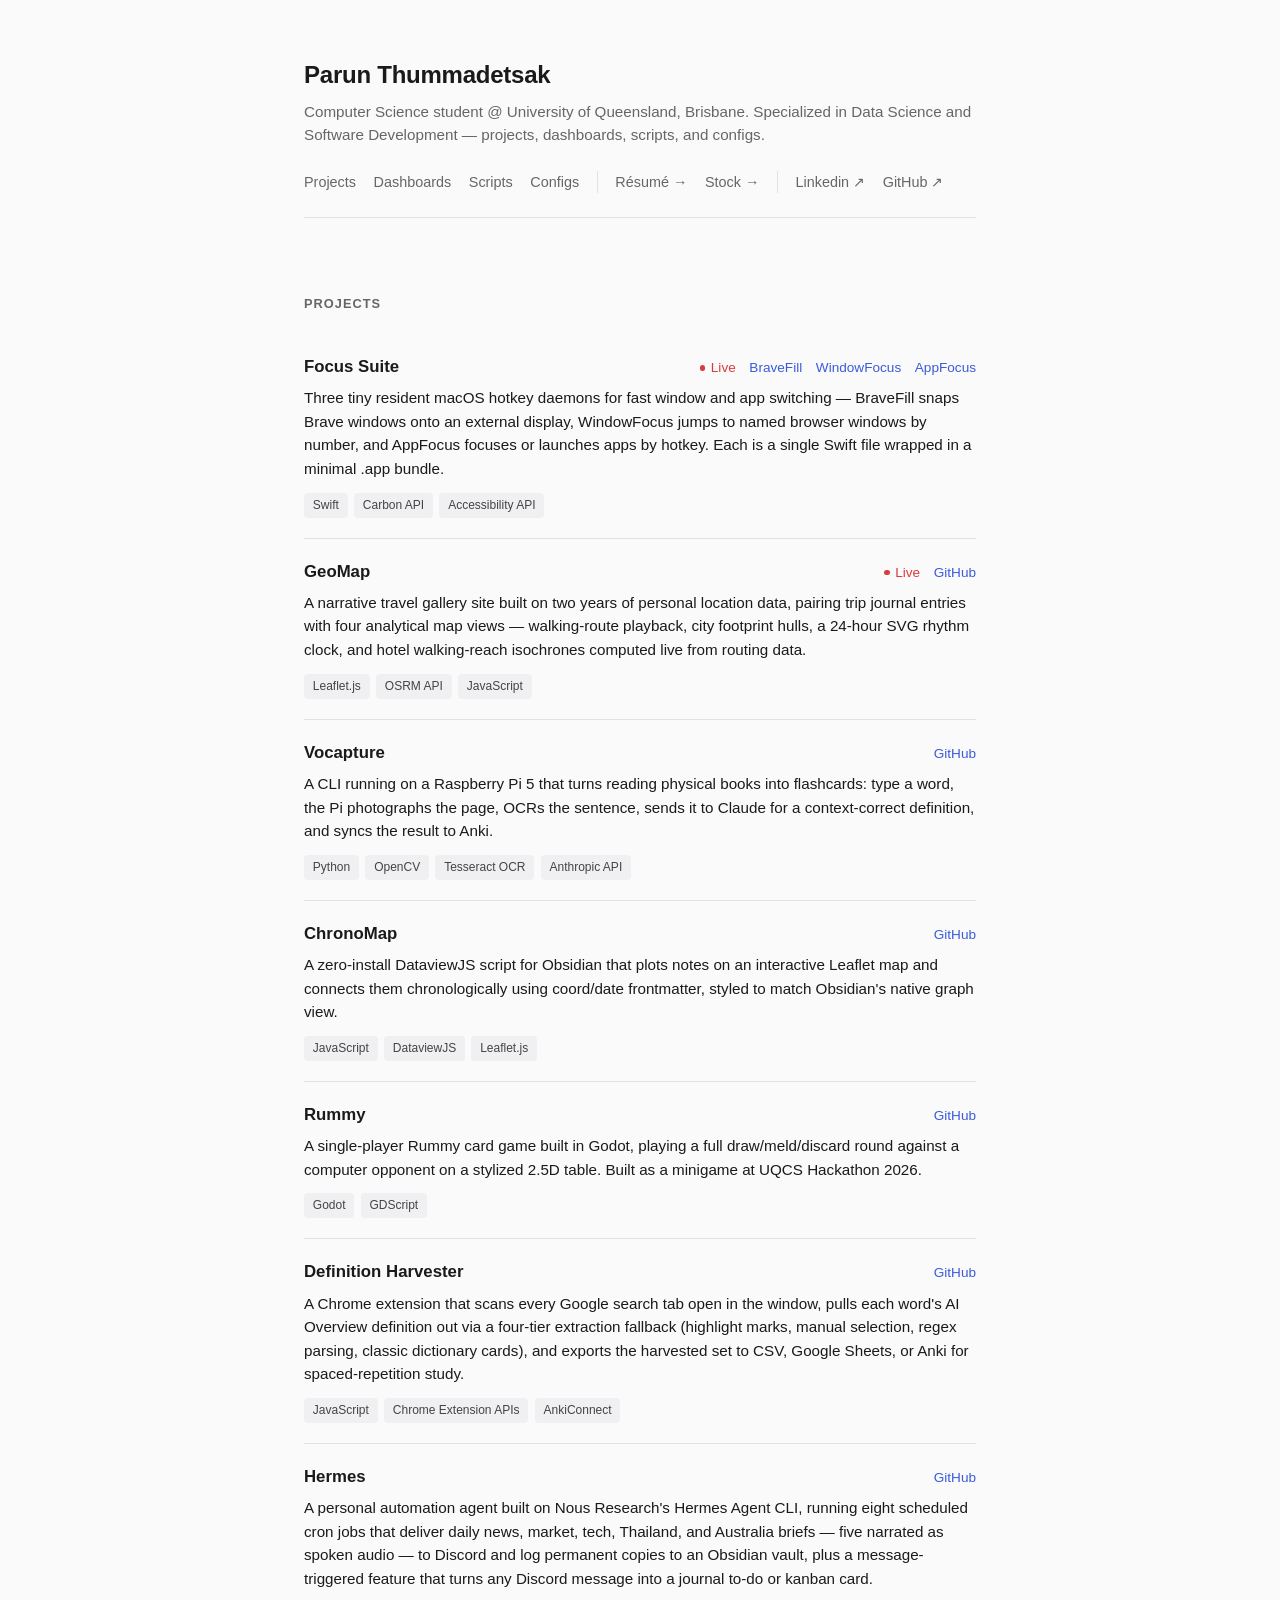
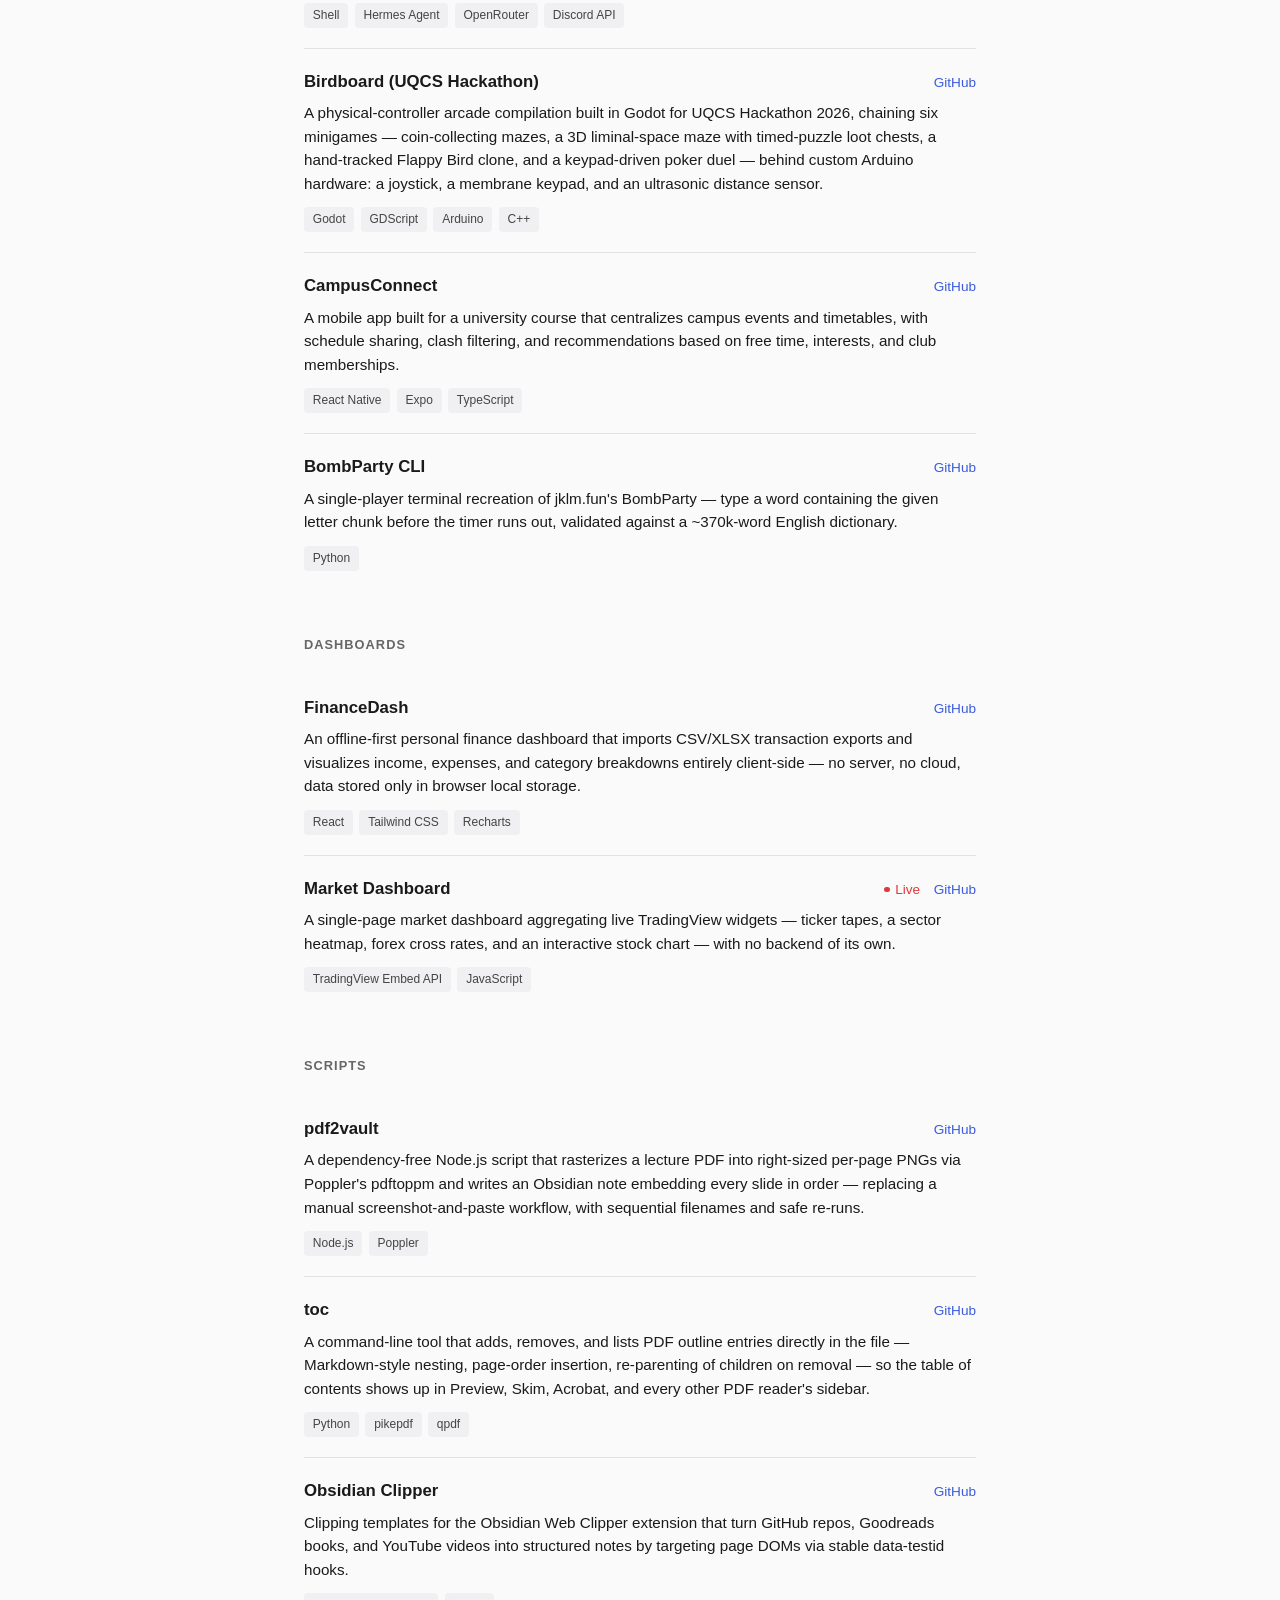
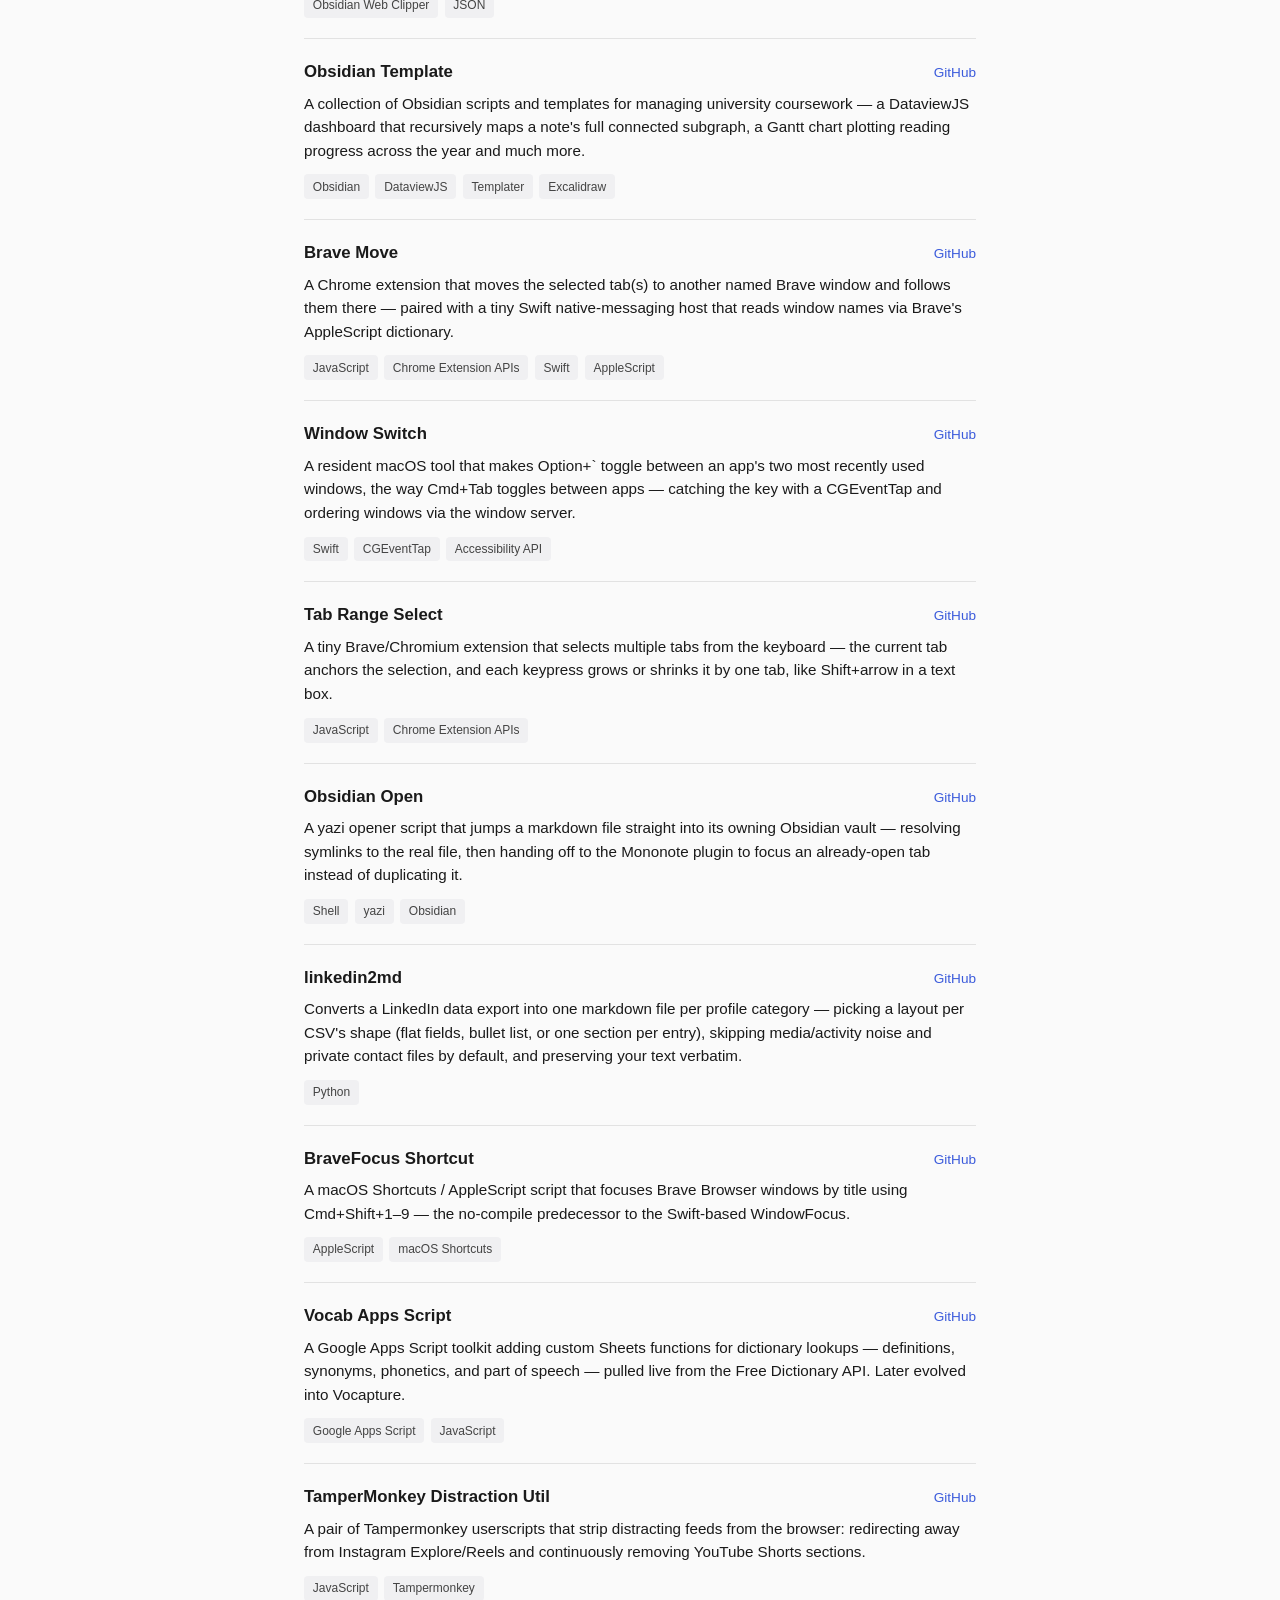
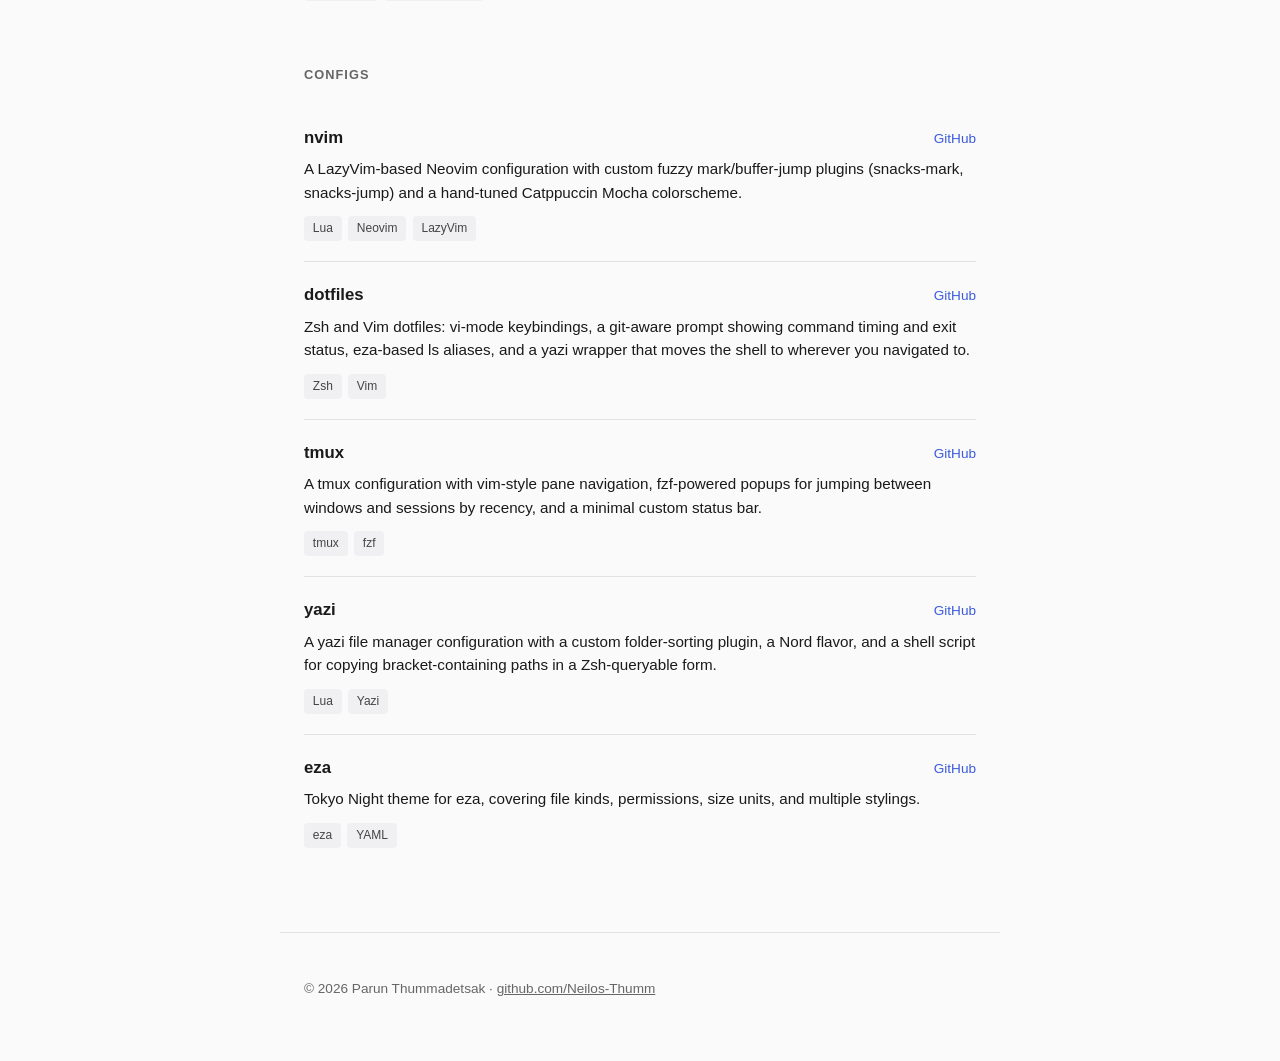
==== index.html @ 6f40a096 "add tab range select" ====
<!DOCTYPE html>
<html lang="en">
<head>
  <meta charset="UTF-8">
  <meta name="viewport" content="width=device-width, initial-scale=1">
  <title>Nile Parun</title>
  <meta name="description" content="Projects, dashboards, scripts, and configs by Nile Parun.">
  <link rel="icon" href="data:image/svg+xml,<svg xmlns=%22http://www.w3.org/2000/svg%22 viewBox=%220 0 100 100%22><text y=%22.9em%22 font-size=%2290%22>&#9679;</text></svg>">
  <link rel="stylesheet" href="css.css">
  <!-- Google tag (gtag.js) -->
  <script async src="https://www.googletagmanager.com/gtag/js?id=G-6Y356W58WZ"></script>
  <script>
    window.dataLayer = window.dataLayer || [];
    function gtag(){dataLayer.push(arguments);}
    gtag('js', new Date());
    gtag('config', 'G-6Y356W58WZ');
  </script>
</head>
<body>

  <header class="site-header">
    <h1><a href="/">Parun Thummadetsak</a></h1>
    <p class="tagline">Computer Science student @ University of Queensland, Brisbane. Specialized in Data Science and Software Development &mdash; projects, dashboards, scripts, and configs.</p>
    <nav class="section-nav">
      <div class="nav-group">
        <a href="/#projects">Projects</a>
        <a href="/#dashboards">Dashboards</a>
        <a href="/#scripts">Scripts</a>
        <a href="/#configs">Configs</a>
      </div>
      <span class="nav-divider" aria-hidden="true"></span>
      <div class="nav-group">
        <a href="/resume">Résumé &#8594;</a>
        <a href="https://stock.nileparun.com/">Stock &#8594;</a>
      </div>
      <span class="nav-divider" aria-hidden="true"></span>
      <div class="nav-group">
        <a href="https://www.linkedin.com/in/parunthumm/" target="_blank" rel="noopener">Linkedin &#8599;</a>
        <a href="https://github.com/Neilos-Thumm" target="_blank" rel="noopener">GitHub &#8599;</a>
      </div>
    </nav>
  </header>

  <main>

    <section id="projects" aria-labelledby="projects-heading">
      <h2 id="projects-heading">Projects</h2>

      <article class="entry">
        <div class="entry-head">
          <h3><a href="https://focus.nileparun.com/" target="_blank" rel="noopener">Focus Suite</a></h3>
          <div class="entry-links">
            <a href="https://focus.nileparun.com/" target="_blank" rel="noopener" class="live">Live</a>
            <a href="https://github.com/Neilos-Thumm/BraveFill" target="_blank" rel="noopener">BraveFill</a>
            <a href="https://github.com/Neilos-Thumm/WindowFocus" target="_blank" rel="noopener">WindowFocus</a>
            <a href="https://github.com/Neilos-Thumm/AppFocus" target="_blank" rel="noopener">AppFocus</a>
          </div>
        </div>
        <p>Three tiny resident macOS hotkey daemons for fast window and app switching &mdash; BraveFill snaps Brave windows onto an external display, WindowFocus jumps to named browser windows by number, and AppFocus focuses or launches apps by hotkey. Each is a single Swift file wrapped in a minimal .app bundle.</p>
        <ul class="tech">
          <li>Swift</li><li>Carbon API</li><li>Accessibility API</li>
        </ul>
      </article>

      <article class="entry">
        <div class="entry-head">
          <h3><a href="https://map.nileparun.com/" target="_blank" rel="noopener">GeoMap</a></h3>
          <div class="entry-links">
            <a href="https://map.nileparun.com/" target="_blank" rel="noopener" class="live">Live</a>
            <a href="https://github.com/Neilos-Thumm/GeoMap" target="_blank" rel="noopener">GitHub</a>
          </div>
        </div>
        <p>A narrative travel gallery site built on two years of personal location data, pairing trip journal entries with four analytical map views &mdash; walking-route playback, city footprint hulls, a 24-hour SVG rhythm clock, and hotel walking-reach isochrones computed live from routing data.</p>
        <ul class="tech">
          <li>Leaflet.js</li><li>OSRM API</li><li>JavaScript</li>
        </ul>
      </article>

      <article class="entry">
        <div class="entry-head">
          <h3><a href="https://github.com/Neilos-Thumm/Vocapture" target="_blank" rel="noopener">Vocapture</a></h3>
          <div class="entry-links">
            <a href="https://github.com/Neilos-Thumm/Vocapture" target="_blank" rel="noopener">GitHub</a>
          </div>
        </div>
        <p>A CLI running on a Raspberry Pi 5 that turns reading physical books into flashcards: type a word, the Pi photographs the page, OCRs the sentence, sends it to Claude for a context-correct definition, and syncs the result to Anki.</p>
        <ul class="tech">
          <li>Python</li><li>OpenCV</li><li>Tesseract OCR</li><li>Anthropic API</li>
        </ul>
      </article>

      <article class="entry">
        <div class="entry-head">
          <h3><a href="https://github.com/Neilos-Thumm/ChronoMap" target="_blank" rel="noopener">ChronoMap</a></h3>
          <div class="entry-links">
            <a href="https://github.com/Neilos-Thumm/ChronoMap" target="_blank" rel="noopener">GitHub</a>
          </div>
        </div>
        <p>A zero-install DataviewJS script for Obsidian that plots notes on an interactive Leaflet map and connects them chronologically using coord/date frontmatter, styled to match Obsidian's native graph view.</p>
        <ul class="tech">
          <li>JavaScript</li><li>DataviewJS</li><li>Leaflet.js</li>
        </ul>
      </article>

      <article class="entry">
        <div class="entry-head">
          <h3><a href="https://github.com/Neilos-Thumm/Rummy" target="_blank" rel="noopener">Rummy</a></h3>
          <div class="entry-links">
            <a href="https://github.com/Neilos-Thumm/Rummy" target="_blank" rel="noopener">GitHub</a>
          </div>
        </div>
        <p>A single-player Rummy card game built in Godot, playing a full draw/meld/discard round against a computer opponent on a stylized 2.5D table. Built as a minigame at UQCS Hackathon 2026.</p>
        <ul class="tech">
          <li>Godot</li><li>GDScript</li>
        </ul>
      </article>

      <article class="entry">
        <div class="entry-head">
          <h3><a href="https://github.com/Neilos-Thumm/DefinitionHarvester" target="_blank" rel="noopener">Definition Harvester</a></h3>
          <div class="entry-links">
            <a href="https://github.com/Neilos-Thumm/DefinitionHarvester" target="_blank" rel="noopener">GitHub</a>
          </div>
        </div>
        <p>A Chrome extension that scans every Google search tab open in the window, pulls each word's AI Overview definition out via a four-tier extraction fallback (highlight marks, manual selection, regex parsing, classic dictionary cards), and exports the harvested set to CSV, Google Sheets, or Anki for spaced-repetition study.</p>
        <ul class="tech">
          <li>JavaScript</li><li>Chrome Extension APIs</li><li>AnkiConnect</li>
        </ul>
      </article>

      <article class="entry">
        <div class="entry-head">
          <h3><a href="https://github.com/Neilos-Thumm/Hermes" target="_blank" rel="noopener">Hermes</a></h3>
          <div class="entry-links">
            <a href="https://github.com/Neilos-Thumm/Hermes" target="_blank" rel="noopener">GitHub</a>
          </div>
        </div>
        <p>A personal automation agent built on Nous Research's Hermes Agent CLI, running eight scheduled cron jobs that deliver daily news, market, tech, Thailand, and Australia briefs &mdash; five narrated as spoken audio &mdash; to Discord and log permanent copies to an Obsidian vault, plus a message-triggered feature that turns any Discord message into a journal to-do or kanban card.</p>
        <ul class="tech">
          <li>Shell</li><li>Hermes Agent</li><li>OpenRouter</li><li>Discord API</li>
        </ul>
      </article>

      <article class="entry">
        <div class="entry-head">
          <h3><a href="https://github.com/thedoomedpie/Hackathon-2026" target="_blank" rel="noopener">Birdboard (UQCS Hackathon)</a></h3>
          <div class="entry-links">
            <a href="https://github.com/thedoomedpie/Hackathon-2026" target="_blank" rel="noopener">GitHub</a>
          </div>
        </div>
        <p>A physical-controller arcade compilation built in Godot for UQCS Hackathon 2026, chaining six minigames &mdash; coin-collecting mazes, a 3D liminal-space maze with timed-puzzle loot chests, a hand-tracked Flappy Bird clone, and a keypad-driven poker duel &mdash; behind custom Arduino hardware: a joystick, a membrane keypad, and an ultrasonic distance sensor.</p>
        <ul class="tech">
          <li>Godot</li><li>GDScript</li><li>Arduino</li><li>C++</li>
        </ul>
      </article>

      <article class="entry">
        <div class="entry-head">
          <h3><a href="https://github.com/Neilos-Thumm/CampusConnect" target="_blank" rel="noopener">CampusConnect</a></h3>
          <div class="entry-links">
            <a href="https://github.com/Neilos-Thumm/CampusConnect" target="_blank" rel="noopener">GitHub</a>
          </div>
        </div>
        <p>A mobile app built for a university course that centralizes campus events and timetables, with schedule sharing, clash filtering, and recommendations based on free time, interests, and club memberships.</p>
        <ul class="tech">
          <li>React Native</li><li>Expo</li><li>TypeScript</li>
        </ul>
      </article>

      <article class="entry">
        <div class="entry-head">
          <h3><a href="https://github.com/Neilos-Thumm/BombParty-CLI" target="_blank" rel="noopener">BombParty CLI</a></h3>
          <div class="entry-links">
            <a href="https://github.com/Neilos-Thumm/BombParty-CLI" target="_blank" rel="noopener">GitHub</a>
          </div>
        </div>
        <p>A single-player terminal recreation of jklm.fun's BombParty &mdash; type a word containing the given letter chunk before the timer runs out, validated against a ~370k-word English dictionary.</p>
        <ul class="tech">
          <li>Python</li>
        </ul>
      </article>
    </section>

    <section id="dashboards" aria-labelledby="dashboards-heading">
      <h2 id="dashboards-heading">Dashboards</h2>

      <article class="entry">
        <div class="entry-head">
          <h3><a href="https://github.com/Neilos-Thumm/FinanceDash" target="_blank" rel="noopener">FinanceDash</a></h3>
          <div class="entry-links">
            <a href="https://github.com/Neilos-Thumm/FinanceDash" target="_blank" rel="noopener">GitHub</a>
          </div>
        </div>
        <p>An offline-first personal finance dashboard that imports CSV/XLSX transaction exports and visualizes income, expenses, and category breakdowns entirely client-side &mdash; no server, no cloud, data stored only in browser local storage.</p>
        <ul class="tech">
          <li>React</li><li>Tailwind CSS</li><li>Recharts</li>
        </ul>
      </article>

      <article class="entry">
        <div class="entry-head">
          <h3><a href="https://stock.nileparun.com" target="_blank" rel="noopener">Market Dashboard</a></h3>
          <div class="entry-links">
            <a href="https://stock.nileparun.com" class="live">Live</a>
            <a href="https://github.com/Neilos-Thumm/stock" target="_blank" rel="noopener">GitHub</a>
          </div>
        </div>
        <p>A single-page market dashboard aggregating live TradingView widgets &mdash; ticker tapes, a sector heatmap, forex cross rates, and an interactive stock chart &mdash; with no backend of its own.</p>
        <ul class="tech">
          <li>TradingView Embed API</li><li>JavaScript</li>
        </ul>
      </article>
    </section>

    <section id="scripts" aria-labelledby="scripts-heading">
      <h2 id="scripts-heading">Scripts</h2>

      <article class="entry">
        <div class="entry-head">
          <h3><a href="https://github.com/Neilos-Thumm/pdf2vault" target="_blank" rel="noopener">pdf2vault</a></h3>
          <div class="entry-links">
            <a href="https://github.com/Neilos-Thumm/pdf2vault" target="_blank" rel="noopener">GitHub</a>
          </div>
        </div>
        <p>A dependency-free Node.js script that rasterizes a lecture PDF into right-sized per-page PNGs via Poppler's pdftoppm and writes an Obsidian note embedding every slide in order &mdash; replacing a manual screenshot-and-paste workflow, with sequential filenames and safe re-runs.</p>
        <ul class="tech">
          <li>Node.js</li><li>Poppler</li>
        </ul>
      </article>

      <article class="entry">
        <div class="entry-head">
          <h3><a href="https://github.com/Neilos-Thumm/toc" target="_blank" rel="noopener">toc</a></h3>
          <div class="entry-links">
            <a href="https://github.com/Neilos-Thumm/toc" target="_blank" rel="noopener">GitHub</a>
          </div>
        </div>
        <p>A command-line tool that adds, removes, and lists PDF outline entries directly in the file &mdash; Markdown-style nesting, page-order insertion, re-parenting of children on removal &mdash; so the table of contents shows up in Preview, Skim, Acrobat, and every other PDF reader's sidebar.</p>
        <ul class="tech">
          <li>Python</li><li>pikepdf</li><li>qpdf</li>
        </ul>
      </article>

      <article class="entry">
        <div class="entry-head">
          <h3><a href="https://github.com/Neilos-Thumm/ObsidianClipper" target="_blank" rel="noopener">Obsidian Clipper</a></h3>
          <div class="entry-links">
            <a href="https://github.com/Neilos-Thumm/ObsidianClipper" target="_blank" rel="noopener">GitHub</a>
          </div>
        </div>
        <p>Clipping templates for the Obsidian Web Clipper extension that turn GitHub repos, Goodreads books, and YouTube videos into structured notes by targeting page DOMs via stable data-testid hooks.</p>
        <ul class="tech">
          <li>Obsidian Web Clipper</li><li>JSON</li>
        </ul>
      </article>

      <article class="entry">
        <div class="entry-head">
          <h3><a href="https://github.com/Neilos-Thumm/ObsidianTemplate" target="_blank" rel="noopener">Obsidian Template</a></h3>
          <div class="entry-links">
            <a href="https://github.com/Neilos-Thumm/ObsidianTemplate" target="_blank" rel="noopener">GitHub</a>
          </div>
        </div>
        <p>A collection of Obsidian scripts and templates for managing university coursework &mdash; a DataviewJS dashboard that recursively maps a note's full connected subgraph, a Gantt chart plotting reading progress across the year and much more.</p>
        <ul class="tech">
          <li>Obsidian</li><li>DataviewJS</li><li>Templater</li><li>Excalidraw</li>
        </ul>
      </article>

      <article class="entry">
        <div class="entry-head">
          <h3><a href="https://github.com/Neilos-Thumm/BraveMove" target="_blank" rel="noopener">Brave Move</a></h3>
          <div class="entry-links">
            <a href="https://github.com/Neilos-Thumm/BraveMove" target="_blank" rel="noopener">GitHub</a>
          </div>
        </div>
        <p>A Chrome extension that moves the selected tab(s) to another named Brave window and follows them there &mdash; paired with a tiny Swift native-messaging host that reads window names via Brave's AppleScript dictionary.</p>
        <ul class="tech">
          <li>JavaScript</li><li>Chrome Extension APIs</li><li>Swift</li><li>AppleScript</li>
        </ul>
      </article>

      <article class="entry">
        <div class="entry-head">
          <h3><a href="https://github.com/Neilos-Thumm/WindowSwitch" target="_blank" rel="noopener">Window Switch</a></h3>
          <div class="entry-links">
            <a href="https://github.com/Neilos-Thumm/WindowSwitch" target="_blank" rel="noopener">GitHub</a>
          </div>
        </div>
        <p>A resident macOS tool that makes Option+` toggle between an app's two most recently used windows, the way Cmd+Tab toggles between apps &mdash; catching the key with a CGEventTap and ordering windows via the window server.</p>
        <ul class="tech">
          <li>Swift</li><li>CGEventTap</li><li>Accessibility API</li>
        </ul>
      </article>

      <article class="entry">
        <div class="entry-head">
          <h3><a href="https://github.com/Neilos-Thumm/TabRangeSelect" target="_blank" rel="noopener">Tab Range Select</a></h3>
          <div class="entry-links">
            <a href="https://github.com/Neilos-Thumm/TabRangeSelect" target="_blank" rel="noopener">GitHub</a>
          </div>
        </div>
        <p>A tiny Brave/Chromium extension that selects multiple tabs from the keyboard &mdash; the current tab anchors the selection, and each keypress grows or shrinks it by one tab, like Shift+arrow in a text box.</p>
        <ul class="tech">
          <li>JavaScript</li><li>Chrome Extension APIs</li>
        </ul>
      </article>

      <article class="entry">
        <div class="entry-head">
          <h3><a href="https://github.com/Neilos-Thumm/ObsidianOpen" target="_blank" rel="noopener">Obsidian Open</a></h3>
          <div class="entry-links">
            <a href="https://github.com/Neilos-Thumm/ObsidianOpen" target="_blank" rel="noopener">GitHub</a>
          </div>
        </div>
        <p>A yazi opener script that jumps a markdown file straight into its owning Obsidian vault &mdash; resolving symlinks to the real file, then handing off to the Mononote plugin to focus an already-open tab instead of duplicating it.</p>
        <ul class="tech">
          <li>Shell</li><li>yazi</li><li>Obsidian</li>
        </ul>
      </article>

      <article class="entry">
        <div class="entry-head">
          <h3><a href="https://github.com/Neilos-Thumm/linkedin2md" target="_blank" rel="noopener">linkedin2md</a></h3>
          <div class="entry-links">
            <a href="https://github.com/Neilos-Thumm/linkedin2md" target="_blank" rel="noopener">GitHub</a>
          </div>
        </div>
        <p>Converts a LinkedIn data export into one markdown file per profile category &mdash; picking a layout per CSV's shape (flat fields, bullet list, or one section per entry), skipping media/activity noise and private contact files by default, and preserving your text verbatim.</p>
        <ul class="tech">
          <li>Python</li>
        </ul>
      </article>

      <article class="entry">
        <div class="entry-head">
          <h3><a href="https://github.com/Neilos-Thumm/BraveFocus-shortcut" target="_blank" rel="noopener">BraveFocus Shortcut</a></h3>
          <div class="entry-links">
            <a href="https://github.com/Neilos-Thumm/BraveFocus-shortcut" target="_blank" rel="noopener">GitHub</a>
          </div>
        </div>
        <p>A macOS Shortcuts / AppleScript script that focuses Brave Browser windows by title using Cmd+Shift+1&ndash;9 &mdash; the no-compile predecessor to the Swift-based WindowFocus.</p>
        <ul class="tech">
          <li>AppleScript</li><li>macOS Shortcuts</li>
        </ul>
      </article>

      <article class="entry">
        <div class="entry-head">
          <h3><a href="https://github.com/Neilos-Thumm/vocab-apps-script" target="_blank" rel="noopener">Vocab Apps Script</a></h3>
          <div class="entry-links">
            <a href="https://github.com/Neilos-Thumm/vocab-apps-script" target="_blank" rel="noopener">GitHub</a>
          </div>
        </div>
        <p>A Google Apps Script toolkit adding custom Sheets functions for dictionary lookups &mdash; definitions, synonyms, phonetics, and part of speech &mdash; pulled live from the Free Dictionary API. Later evolved into Vocapture.</p>
        <ul class="tech">
          <li>Google Apps Script</li><li>JavaScript</li>
        </ul>
      </article>

      <article class="entry">
        <div class="entry-head">
          <h3><a href="https://github.com/Neilos-Thumm/TaperMonkeyDistractionUtil" target="_blank" rel="noopener">TamperMonkey Distraction Util</a></h3>
          <div class="entry-links">
            <a href="https://github.com/Neilos-Thumm/TaperMonkeyDistractionUtil" target="_blank" rel="noopener">GitHub</a>
          </div>
        </div>
        <p>A pair of Tampermonkey userscripts that strip distracting feeds from the browser: redirecting away from Instagram Explore/Reels and continuously removing YouTube Shorts sections.</p>
        <ul class="tech">
          <li>JavaScript</li><li>Tampermonkey</li>
        </ul>
      </article>
    </section>

    <section id="configs" aria-labelledby="configs-heading">
      <h2 id="configs-heading">Configs</h2>

      <article class="entry">
        <div class="entry-head">
          <h3><a href="https://github.com/Neilos-Thumm/nvim" target="_blank" rel="noopener">nvim</a></h3>
          <div class="entry-links">
            <a href="https://github.com/Neilos-Thumm/nvim" target="_blank" rel="noopener">GitHub</a>
          </div>
        </div>
        <p>A LazyVim-based Neovim configuration with custom fuzzy mark/buffer-jump plugins (snacks-mark, snacks-jump) and a hand-tuned Catppuccin Mocha colorscheme.</p>
        <ul class="tech">
          <li>Lua</li><li>Neovim</li><li>LazyVim</li>
        </ul>
      </article>

      <article class="entry">
        <div class="entry-head">
          <h3><a href="https://github.com/Neilos-Thumm/dotfiles" target="_blank" rel="noopener">dotfiles</a></h3>
          <div class="entry-links">
            <a href="https://github.com/Neilos-Thumm/dotfiles" target="_blank" rel="noopener">GitHub</a>
          </div>
        </div>
        <p>Zsh and Vim dotfiles: vi-mode keybindings, a git-aware prompt showing command timing and exit status, eza-based ls aliases, and a yazi wrapper that moves the shell to wherever you navigated to.</p>
        <ul class="tech">
          <li>Zsh</li><li>Vim</li>
        </ul>
      </article>

      <article class="entry">
        <div class="entry-head">
          <h3><a href="https://github.com/Neilos-Thumm/tmux" target="_blank" rel="noopener">tmux</a></h3>
          <div class="entry-links">
            <a href="https://github.com/Neilos-Thumm/tmux" target="_blank" rel="noopener">GitHub</a>
          </div>
        </div>
        <p>A tmux configuration with vim-style pane navigation, fzf-powered popups for jumping between windows and sessions by recency, and a minimal custom status bar.</p>
        <ul class="tech">
          <li>tmux</li><li>fzf</li>
        </ul>
      </article>

      <article class="entry">
        <div class="entry-head">
          <h3><a href="https://github.com/Neilos-Thumm/yazi" target="_blank" rel="noopener">yazi</a></h3>
          <div class="entry-links">
            <a href="https://github.com/Neilos-Thumm/yazi" target="_blank" rel="noopener">GitHub</a>
          </div>
        </div>
        <p>A yazi file manager configuration with a custom folder-sorting plugin, a Nord flavor, and a shell script for copying bracket-containing paths in a Zsh-queryable form.</p>
        <ul class="tech">
          <li>Lua</li><li>Yazi</li>
        </ul>
      </article>

      <article class="entry">
        <div class="entry-head">
          <h3><a href="https://github.com/Neilos-Thumm/eza" target="_blank" rel="noopener">eza</a></h3>
          <div class="entry-links">
            <a href="https://github.com/Neilos-Thumm/eza" target="_blank" rel="noopener">GitHub</a>
          </div>
        </div>
        <p>Tokyo Night theme for eza, covering file kinds, permissions, size units, and multiple stylings.</p>
        <ul class="tech">
          <li>eza</li><li>YAML</li>
        </ul>
      </article>
    </section>

  </main>

  <footer class="site-footer">
    <p>&copy; 2026 Parun Thummadetsak &middot; <a href="https://github.com/Neilos-Thumm" target="_blank" rel="noopener">github.com/Neilos-Thumm</a></p>
  </footer>

</body>
</html>
---- css.css ----
:root {
  --bg: #fafafa;
  --fg: #1a1a1a;
  --muted: #666666;
  --border: #e2e2e2;
  --accent: #3b5bdb;
  --live: #db3b3b;
  --chip-bg: #f0f0f2;
  --chip-fg: #444444;
}

@media (prefers-color-scheme: dark) {
  :root {
    --bg: #14161a;
    --fg: #e8e8e8;
    --muted: #9a9a9a;
    --border: #2a2d33;
    --accent: #8ab4ff;
    --live: #ff8a8a;
    --chip-bg: #1f2228;
    --chip-fg: #b7b9bf;
  }
}

* { box-sizing: border-box; }

html { scroll-behavior: smooth; }

body {
  margin: 0;
  background: var(--bg);
  color: var(--fg);
  font-family: -apple-system, BlinkMacSystemFont, "Segoe UI", Helvetica, Arial, sans-serif;
  line-height: 1.55;
  -webkit-font-smoothing: antialiased;
}

main {
  max-width: 720px;
  margin: 0 auto;
  padding: 0 1.5rem 4rem;
}

.site-header {
  max-width: 720px;
  margin: 0 auto;
  padding: 3.5rem 1.5rem 2rem;
}

.site-header h1 {
  font-size: 1.5rem;
  font-weight: 600;
  margin: 0 0 0.4rem;
  letter-spacing: -0.01em;
}

.tagline {
  color: var(--muted);
  margin: 0 0 1.5rem;
  font-size: 0.95rem;
}

.section-nav {
  display: flex;
  flex-wrap: wrap;
  gap: 1.1rem;
  padding-bottom: 1.5rem;
  border-bottom: 1px solid var(--border);
  font-size: 0.9rem;
}

.section-nav a {
  color: var(--muted);
  text-decoration: none;
}

.section-nav a:hover {
  color: var(--accent);
}

.section-nav a.active {
  color: var(--accent);
  font-weight: 600;
}

.site-header h1 a {
  color: inherit;
  text-decoration: none;
}

.nav-group {
  display: flex;
  flex-wrap: wrap;
  gap: 1.1rem;
}

.nav-divider {
  width: 1px;
  align-self: stretch;
  background: var(--border);
}

section {
  padding-top: 2.75rem;
}

section h2 {
  font-size: 0.8rem;
  font-weight: 600;
  text-transform: uppercase;
  letter-spacing: 0.08em;
  color: var(--muted);
  margin: 0 0 1.25rem;
}

.entry {
  padding: 1.25rem 0;
  border-bottom: 1px solid var(--border);
}

.entry:last-child {
  border-bottom: none;
}

.entry-head {
  display: flex;
  flex-wrap: wrap;
  align-items: baseline;
  justify-content: space-between;
  gap: 0.4rem 1rem;
  margin-bottom: 0.4rem;
}

.entry-head h3 {
  font-size: 1.05rem;
  font-weight: 600;
  margin: 0;
}

.entry-head h3 a {
  color: var(--fg);
  text-decoration: none;
}

.entry-head h3 a:hover {
  color: var(--accent);
}

.entry-links {
  display: flex;
  gap: 0.85rem;
  font-size: 0.85rem;
  white-space: nowrap;
}

.entry-links a {
  color: var(--accent);
  text-decoration: none;
}

.entry-links a:hover {
  text-decoration: underline;
}

.entry-links a.live {
  color: var(--live);
}

.entry-links a.live::before {
  content: "";
  display: inline-block;
  width: 0.4em;
  height: 0.4em;
  margin-right: 0.4em;
  border-radius: 50%;
  background: var(--live);
  vertical-align: 0.09em;
}

.entry p {
  margin: 0 0 0.75rem;
  color: var(--fg);
  font-size: 0.95rem;
}

.tech {
  list-style: none;
  display: flex;
  flex-wrap: wrap;
  gap: 0.4rem;
  margin: 0;
  padding: 0;
}

.tech li {
  background: var(--chip-bg);
  color: var(--chip-fg);
  font-size: 0.75rem;
  padding: 0.2rem 0.55rem;
  border-radius: 4px;
}

.site-footer {
  max-width: 720px;
  margin: 0 auto;
  padding: 2rem 1.5rem 3rem;
  border-top: 1px solid var(--border);
  color: var(--muted);
  font-size: 0.85rem;
}

.site-footer a {
  color: var(--muted);
}

.resume-head {
  display: flex;
  flex-wrap: wrap;
  align-items: baseline;
  justify-content: space-between;
  gap: 0.4rem 1rem;
  padding-top: 0;
  padding-bottom: 1.25rem;
  margin-bottom: 1.5rem;
  border-bottom: 1px solid var(--border);
}

.resume-head h2 {
  font-size: 1.5rem;
  font-weight: 600;
  margin: 0;
}

.resume-frame {
  display: block;
  border-radius: 6px;
}

@media (max-width: 480px) {
  .entry-head,
  .resume-head {
    flex-direction: column;
    align-items: flex-start;
  }
}
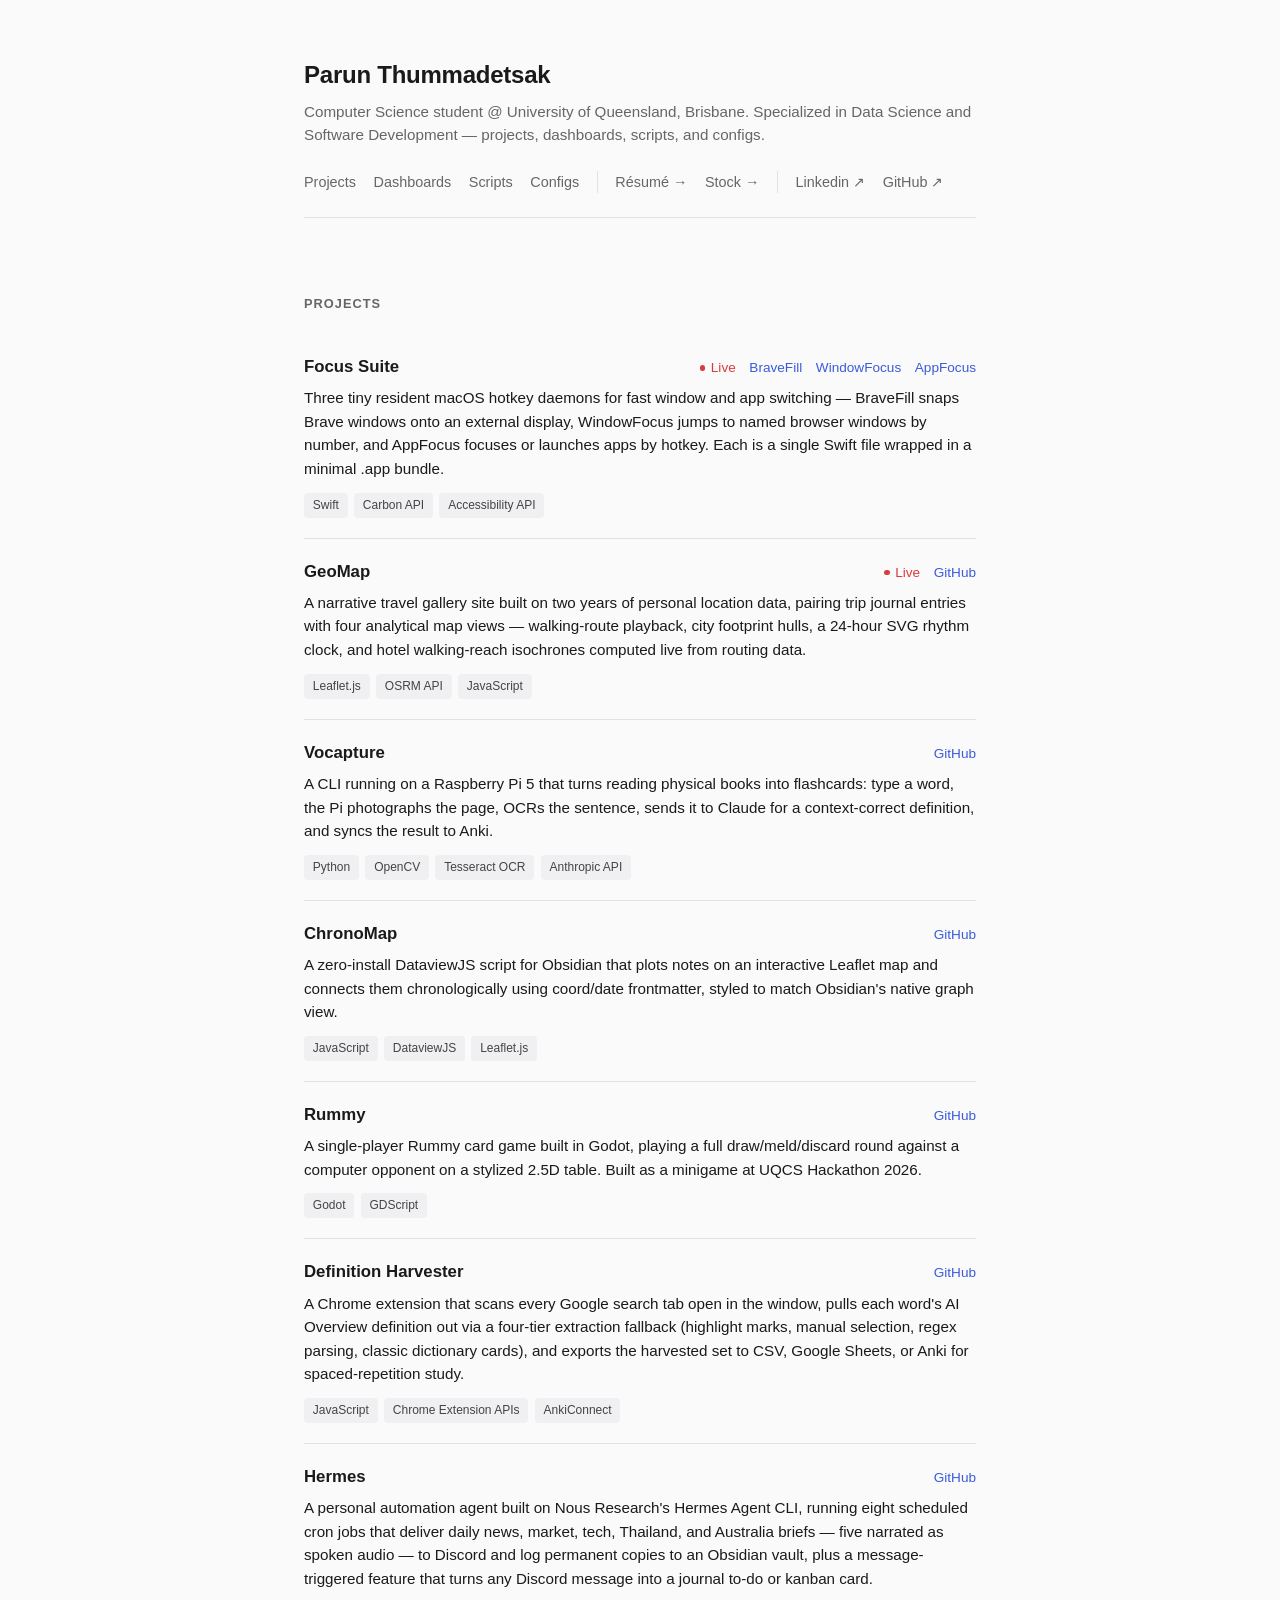
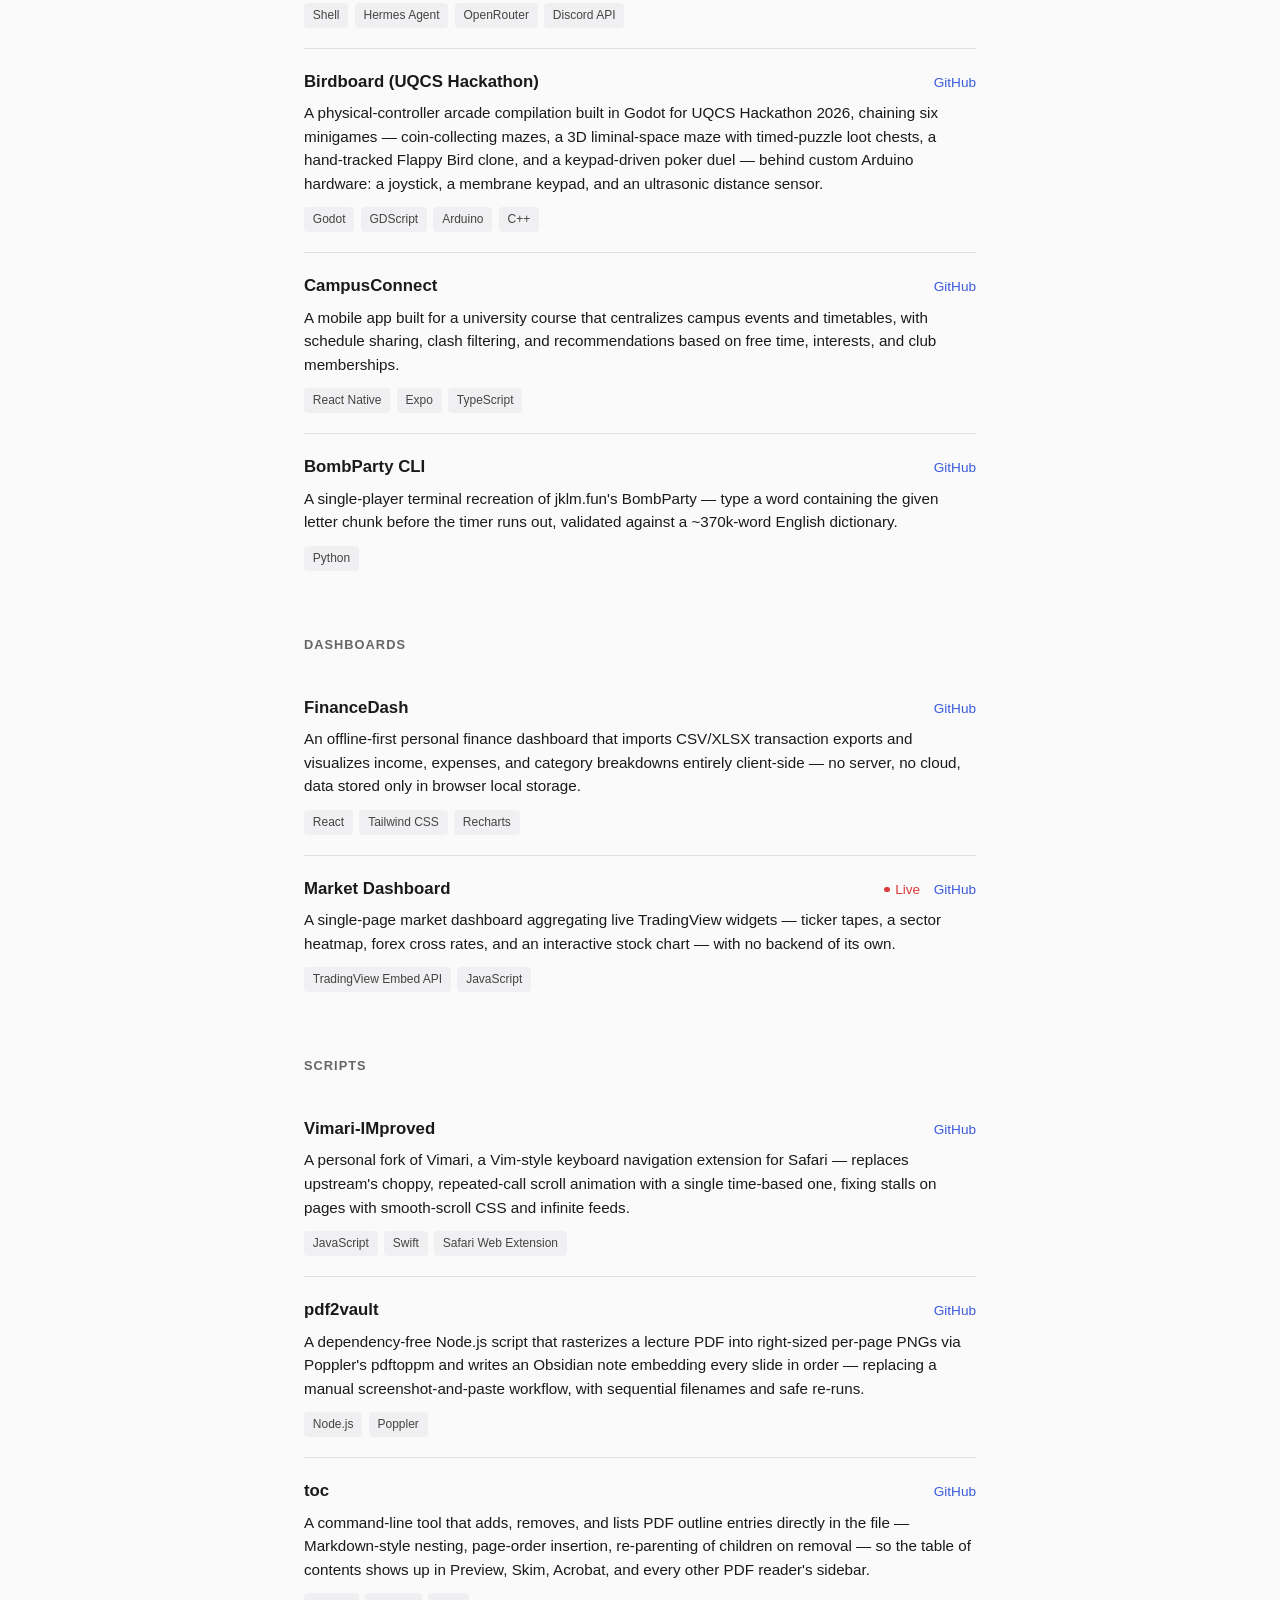
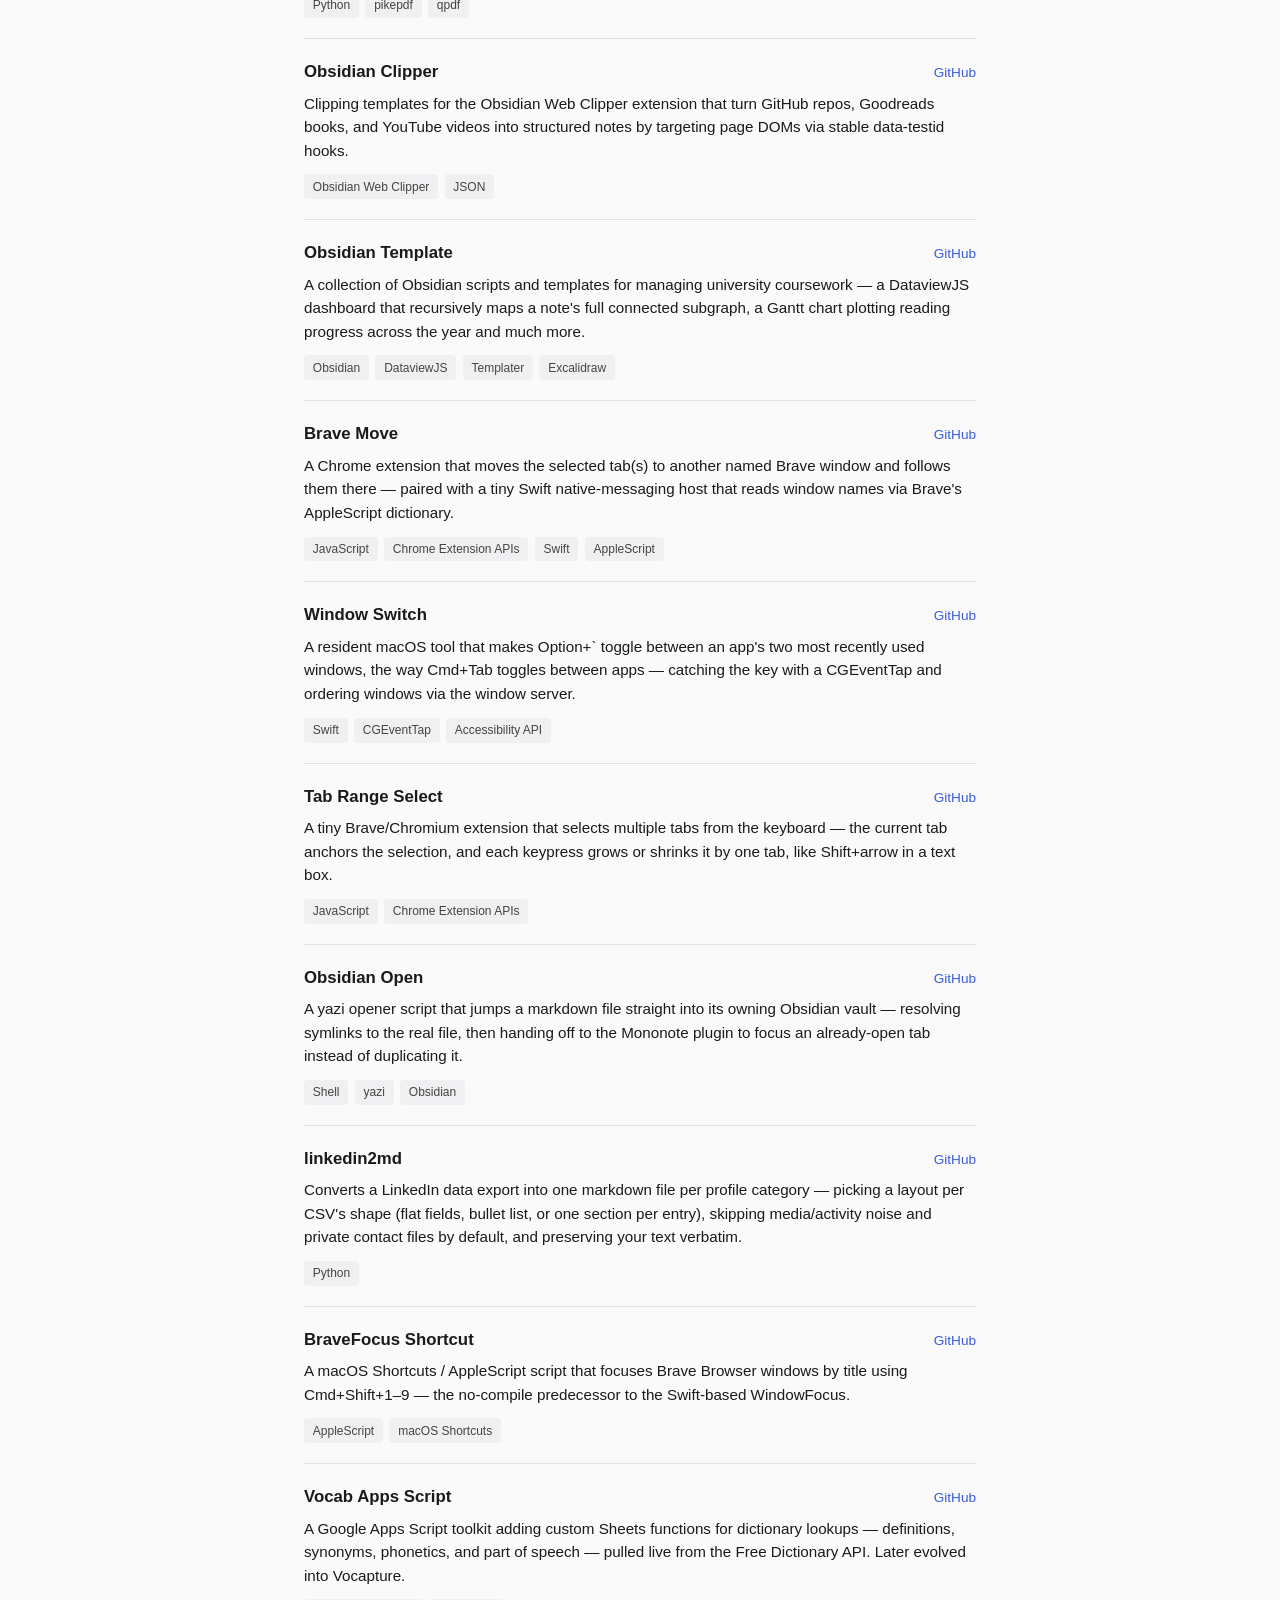
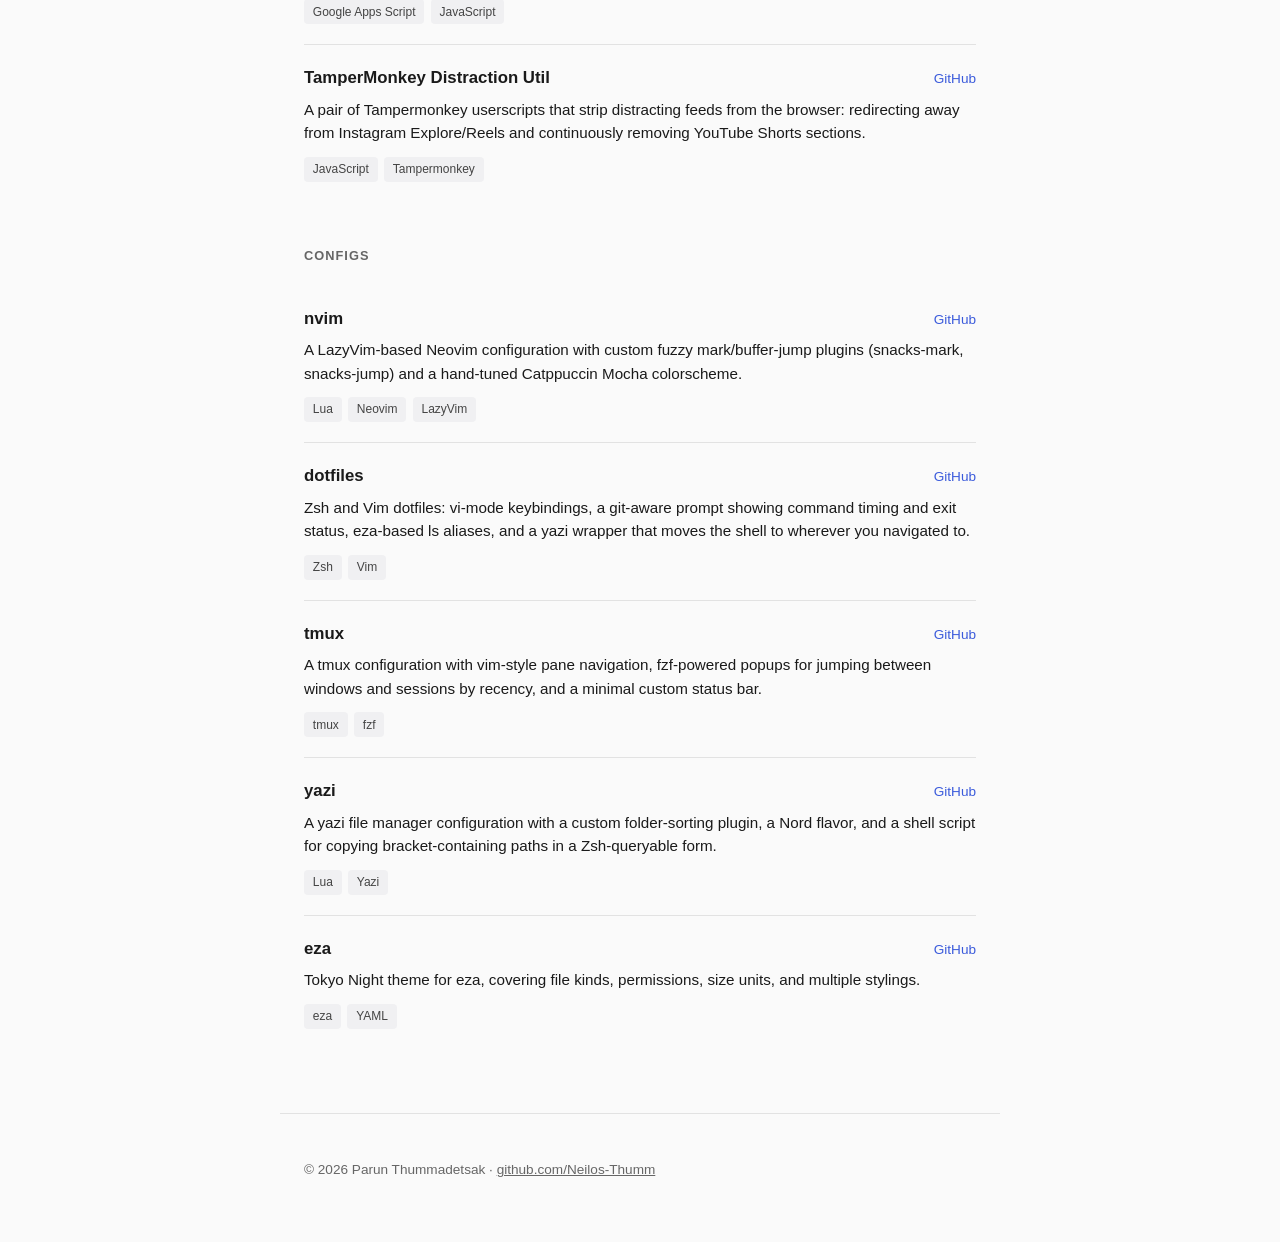
==== commit f9350ae0: "add vimari" ====
--- a/index.html
+++ b/index.html
@@ -217,6 +217,19 @@
 
       <article class="entry">
         <div class="entry-head">
+          <h3><a href="https://github.com/Neilos-Thumm/Vimari-IMproved" target="_blank" rel="noopener">Vimari-IMproved</a></h3>
+          <div class="entry-links">
+            <a href="https://github.com/Neilos-Thumm/Vimari-IMproved" target="_blank" rel="noopener">GitHub</a>
+          </div>
+        </div>
+        <p>A personal fork of Vimari, a Vim-style keyboard navigation extension for Safari &mdash; replaces upstream's choppy, repeated-call scroll animation with a single time-based one, fixing stalls on pages with smooth-scroll CSS and infinite feeds.</p>
+        <ul class="tech">
+          <li>JavaScript</li><li>Swift</li><li>Safari Web Extension</li>
+        </ul>
+      </article>
+
+      <article class="entry">
+        <div class="entry-head">
           <h3><a href="https://github.com/Neilos-Thumm/pdf2vault" target="_blank" rel="noopener">pdf2vault</a></h3>
           <div class="entry-links">
             <a href="https://github.com/Neilos-Thumm/pdf2vault" target="_blank" rel="noopener">GitHub</a>
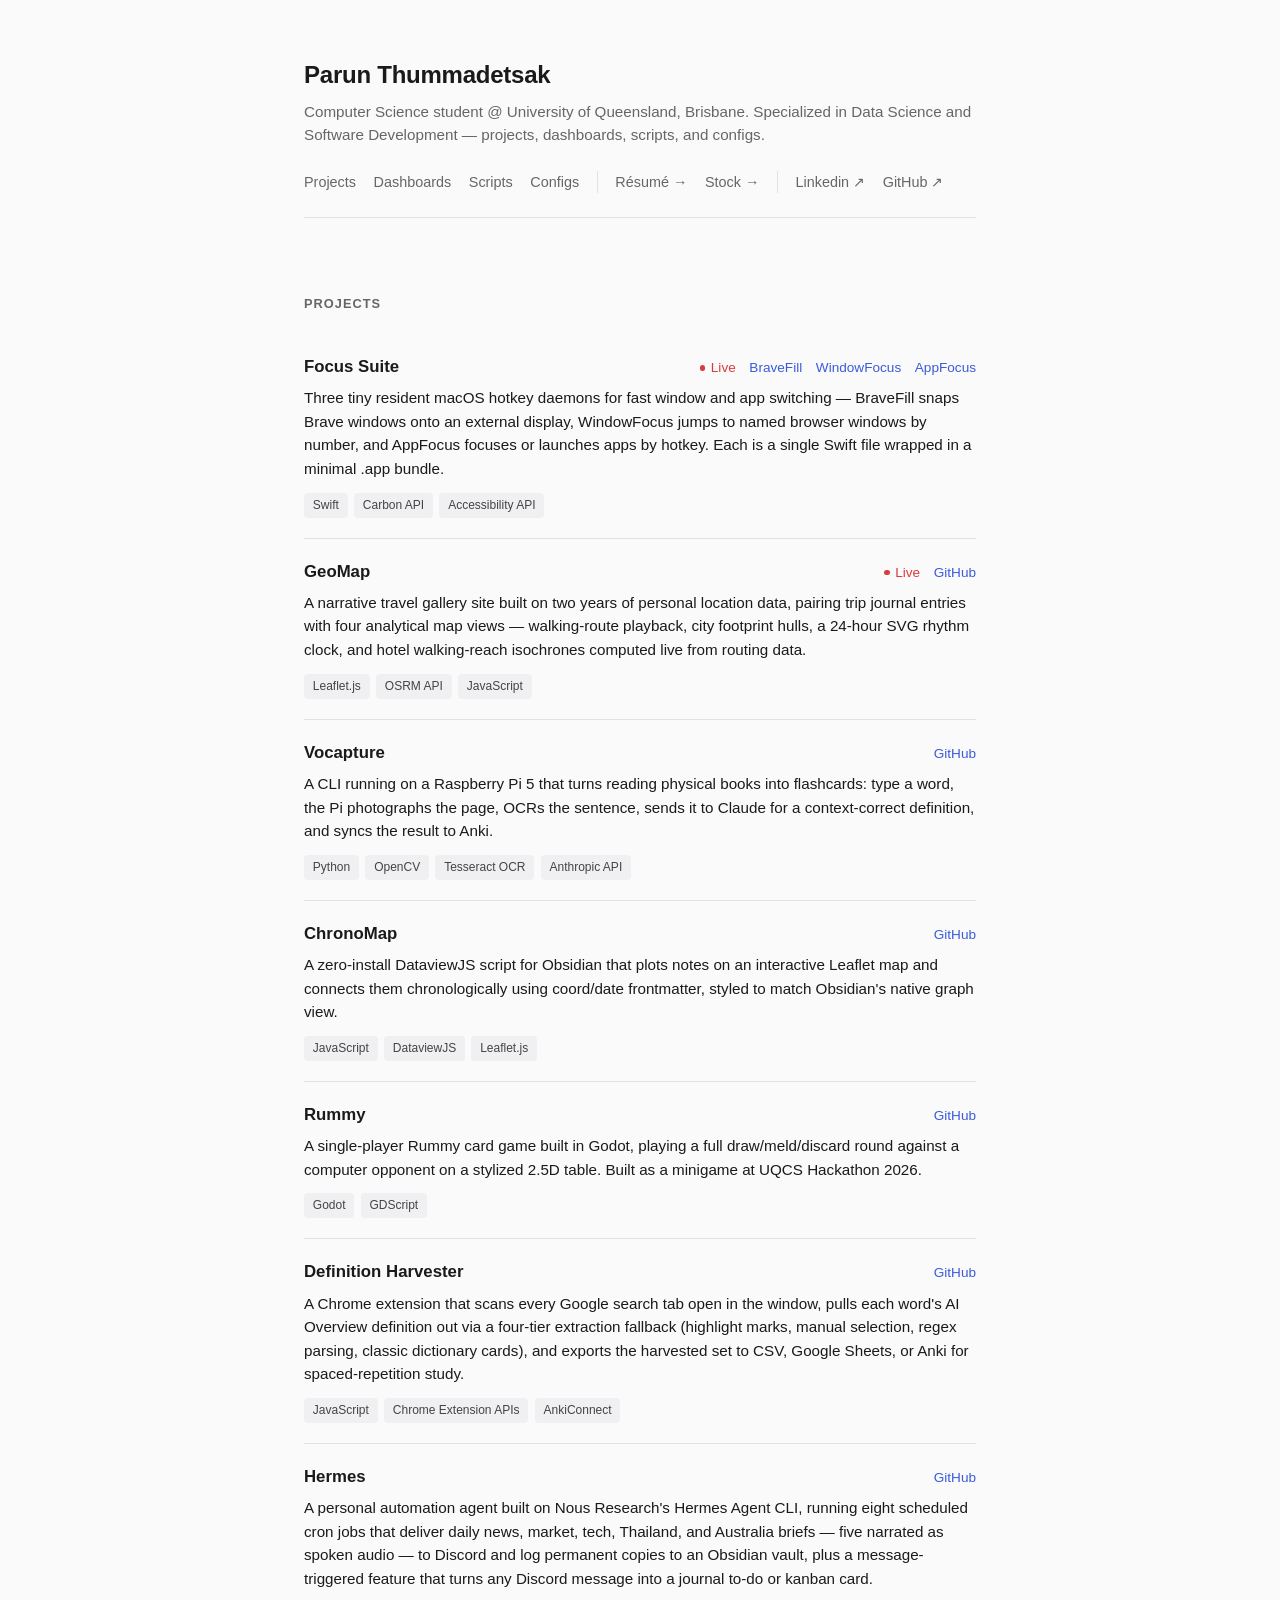
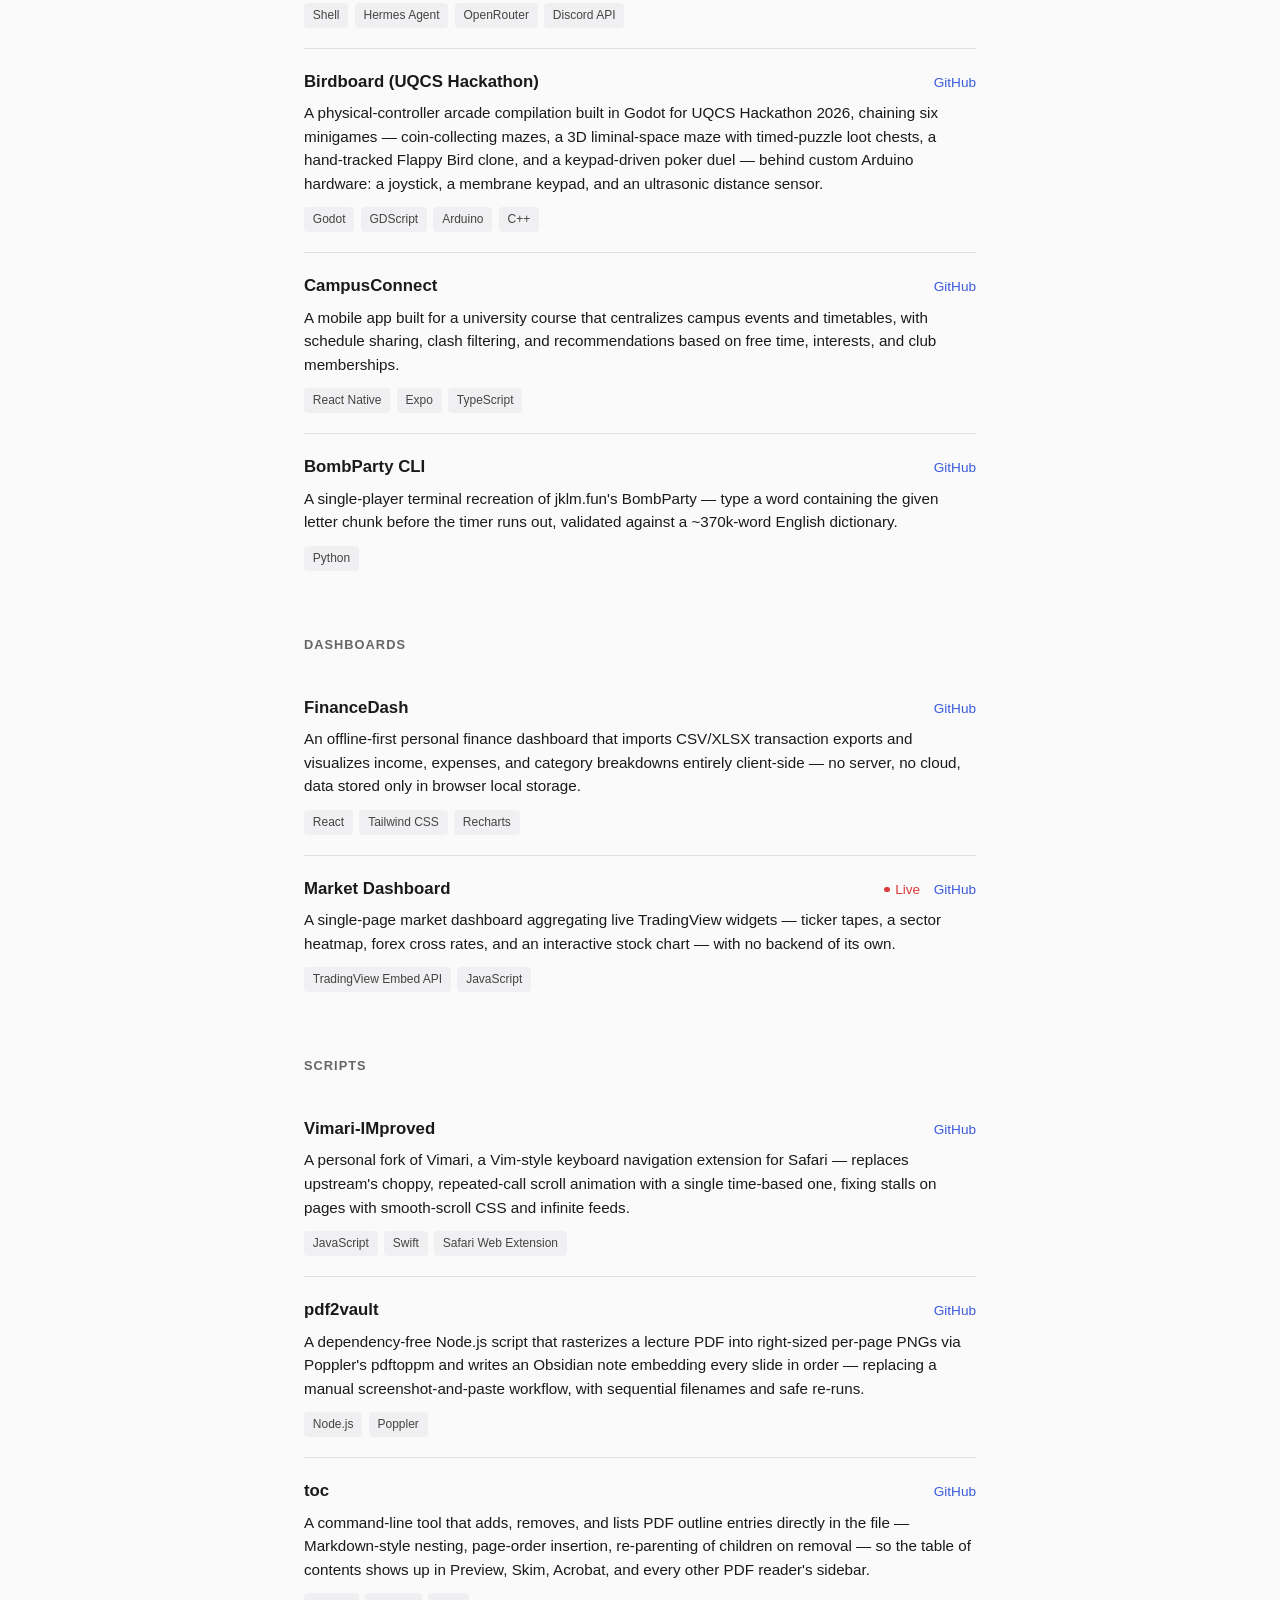
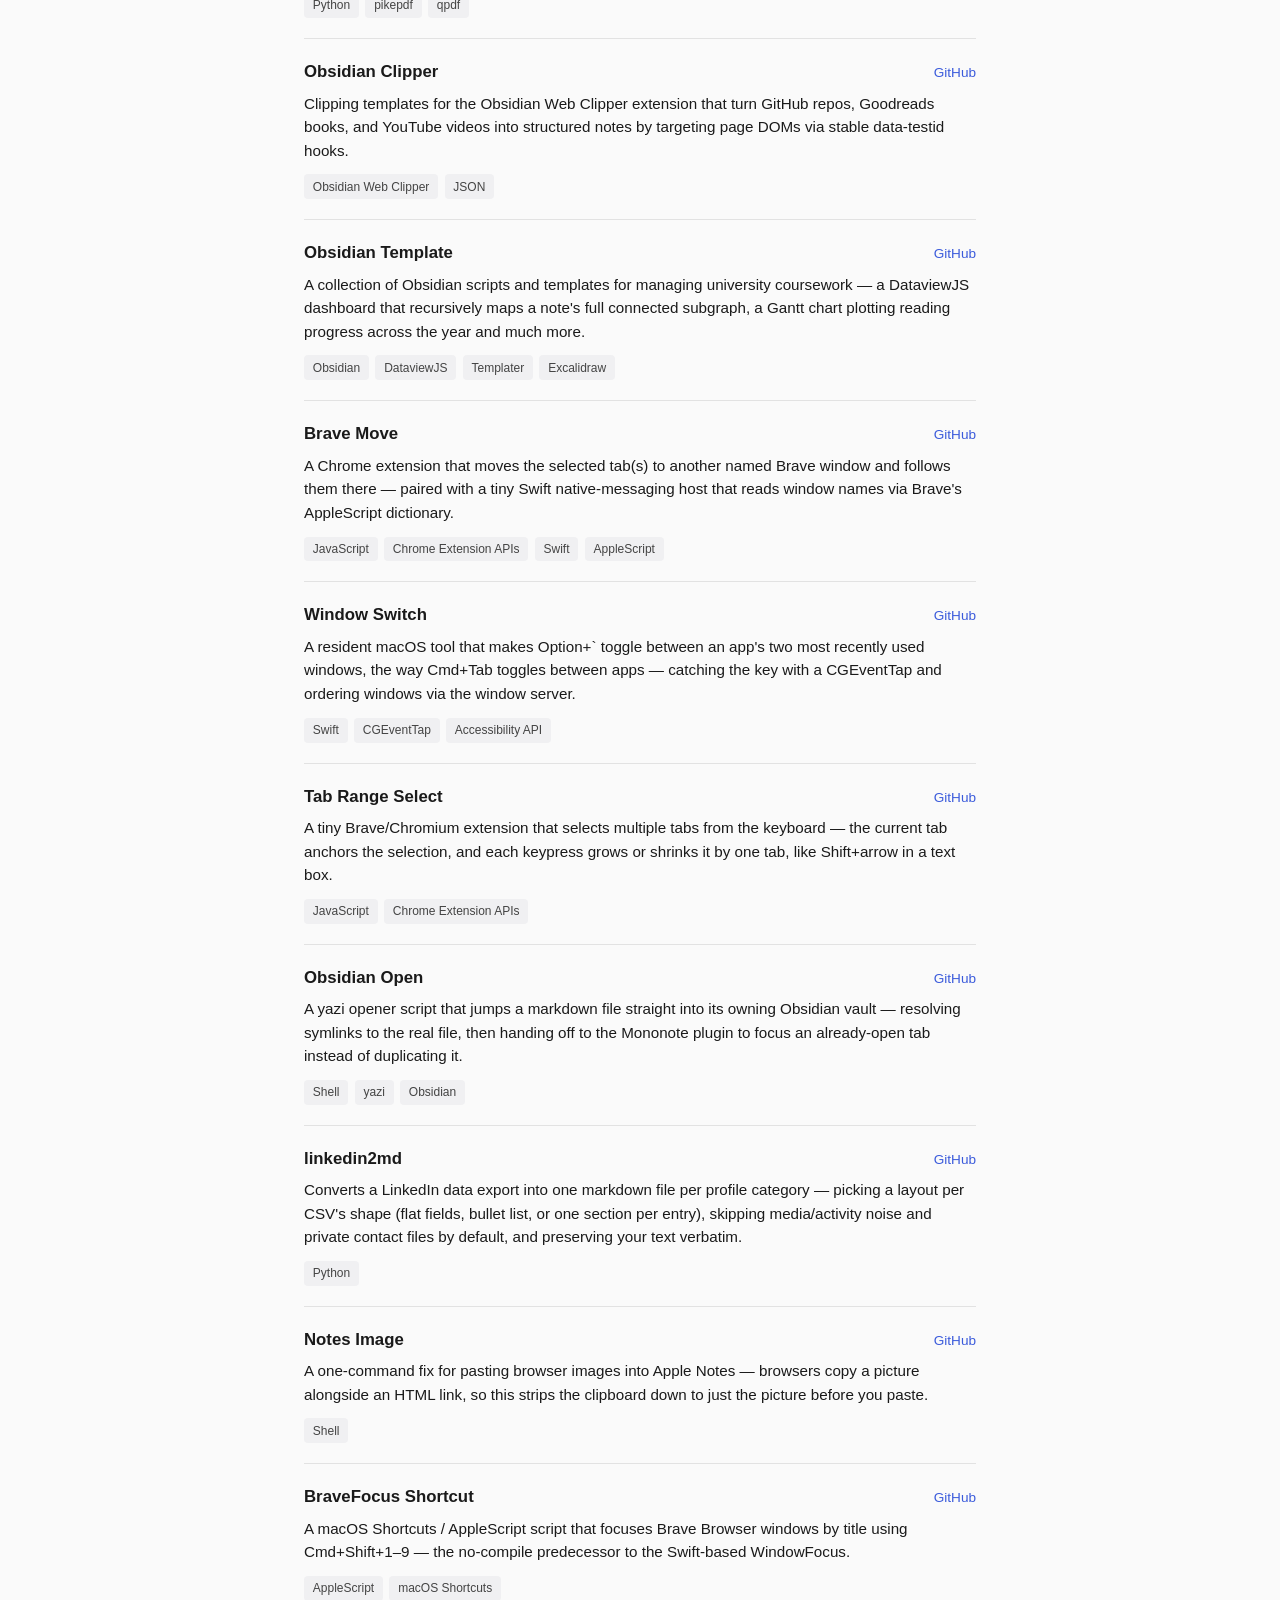
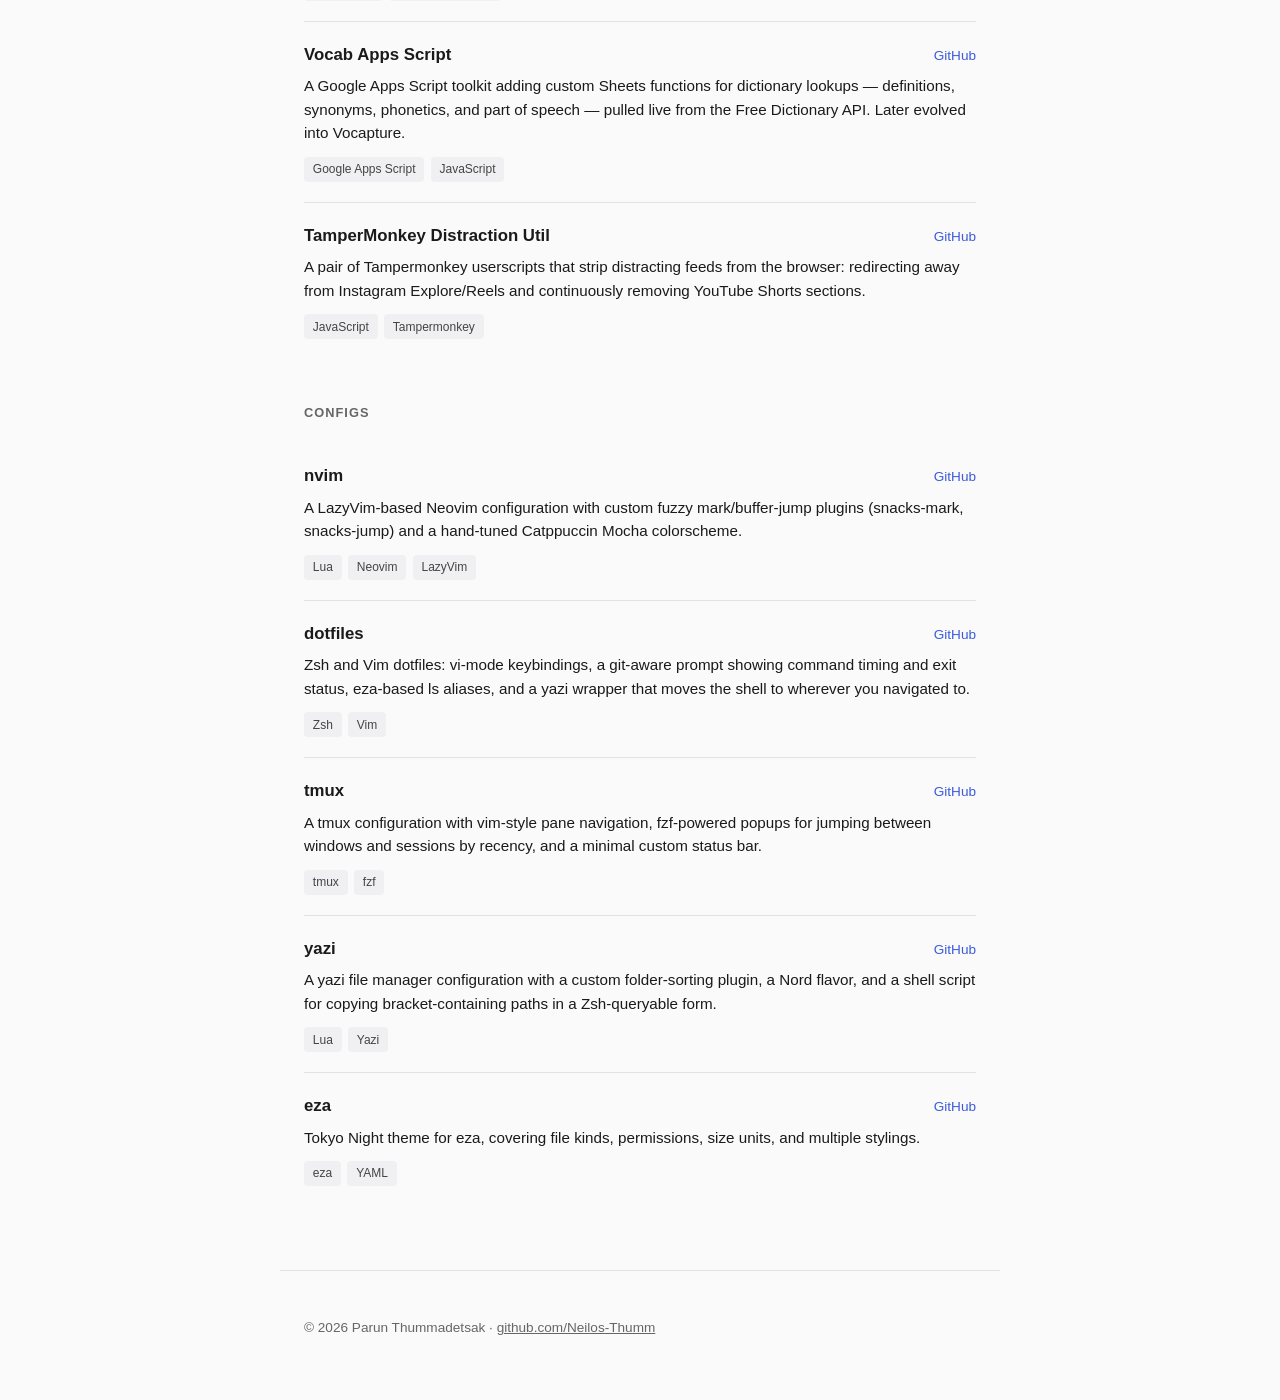
==== commit c3a99315: "add notes image" ====
--- a/index.html
+++ b/index.html
@@ -347,6 +347,19 @@
 
       <article class="entry">
         <div class="entry-head">
+          <h3><a href="https://github.com/Neilos-Thumm/NotesImage" target="_blank" rel="noopener">Notes Image</a></h3>
+          <div class="entry-links">
+            <a href="https://github.com/Neilos-Thumm/NotesImage" target="_blank" rel="noopener">GitHub</a>
+          </div>
+        </div>
+        <p>A one-command fix for pasting browser images into Apple Notes &mdash; browsers copy a picture alongside an HTML link, so this strips the clipboard down to just the picture before you paste.</p>
+        <ul class="tech">
+          <li>Shell</li>
+        </ul>
+      </article>
+
+      <article class="entry">
+        <div class="entry-head">
           <h3><a href="https://github.com/Neilos-Thumm/BraveFocus-shortcut" target="_blank" rel="noopener">BraveFocus Shortcut</a></h3>
           <div class="entry-links">
             <a href="https://github.com/Neilos-Thumm/BraveFocus-shortcut" target="_blank" rel="noopener">GitHub</a>
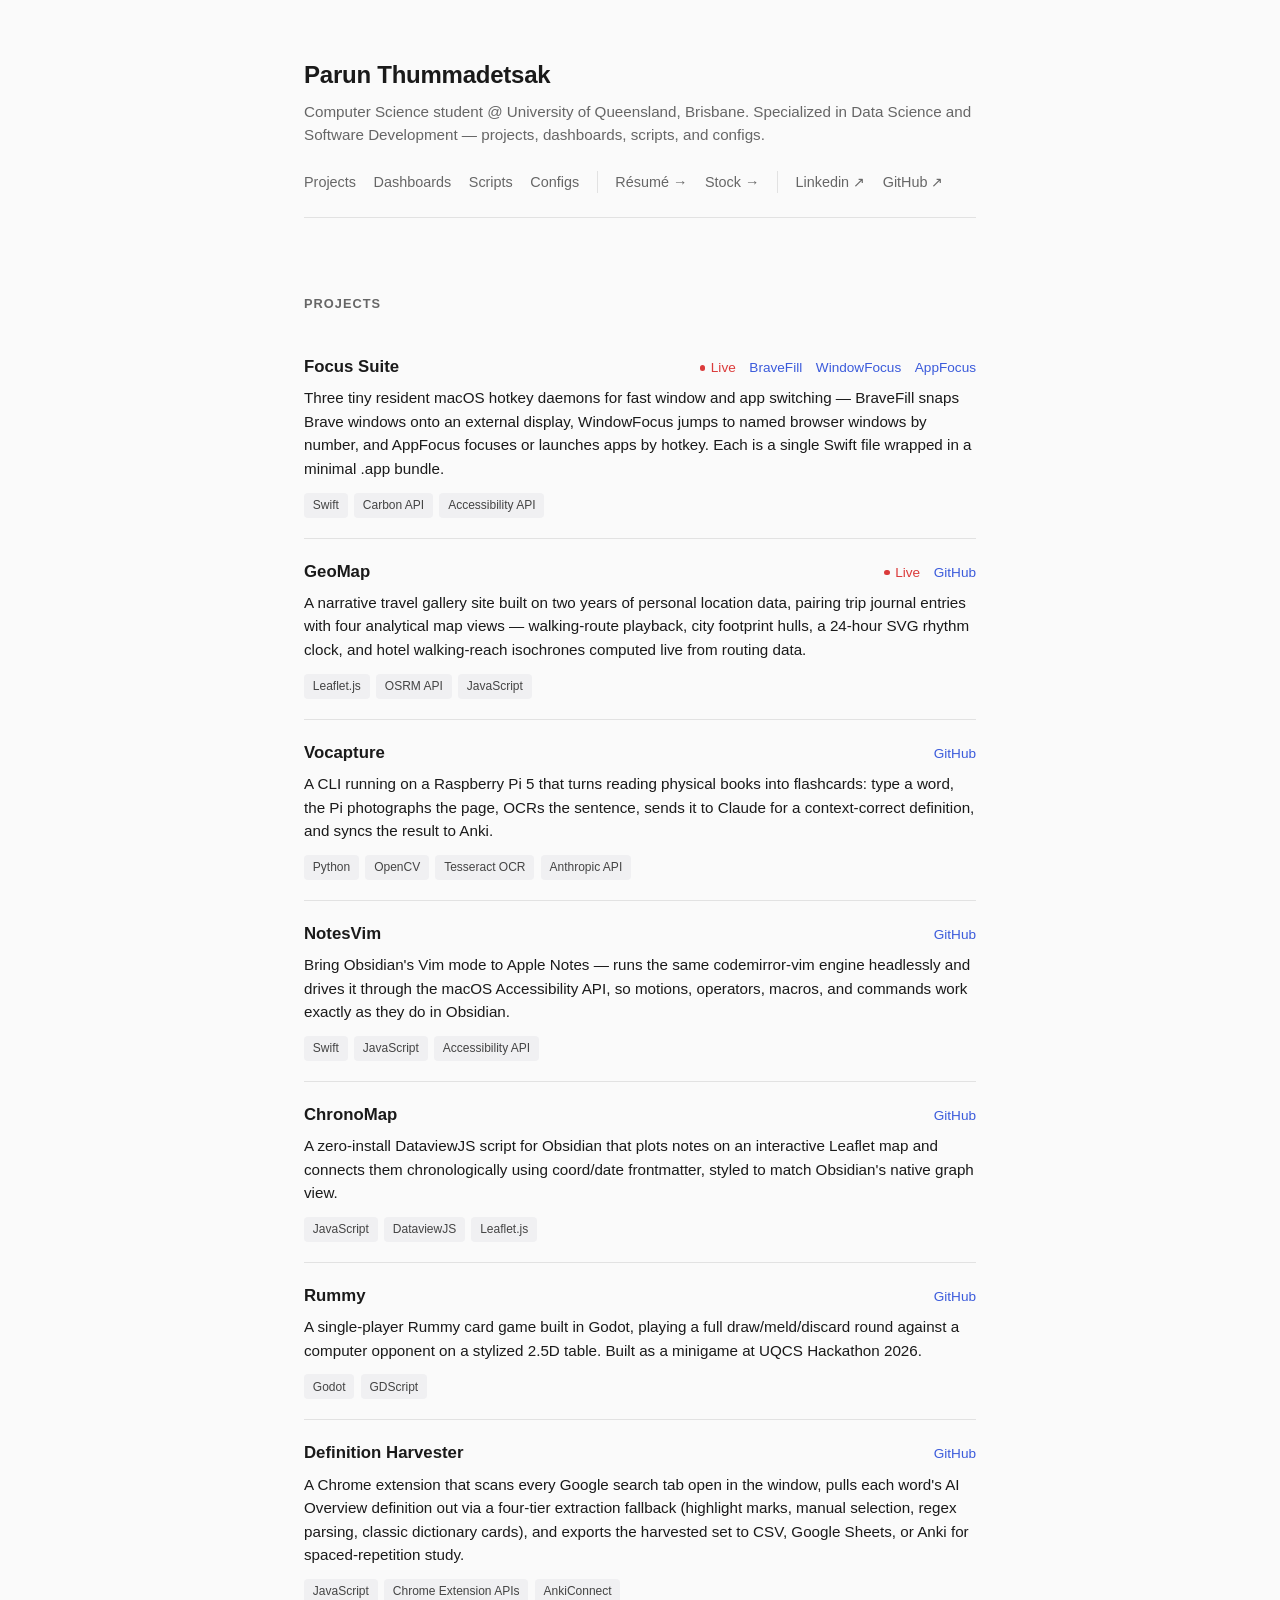
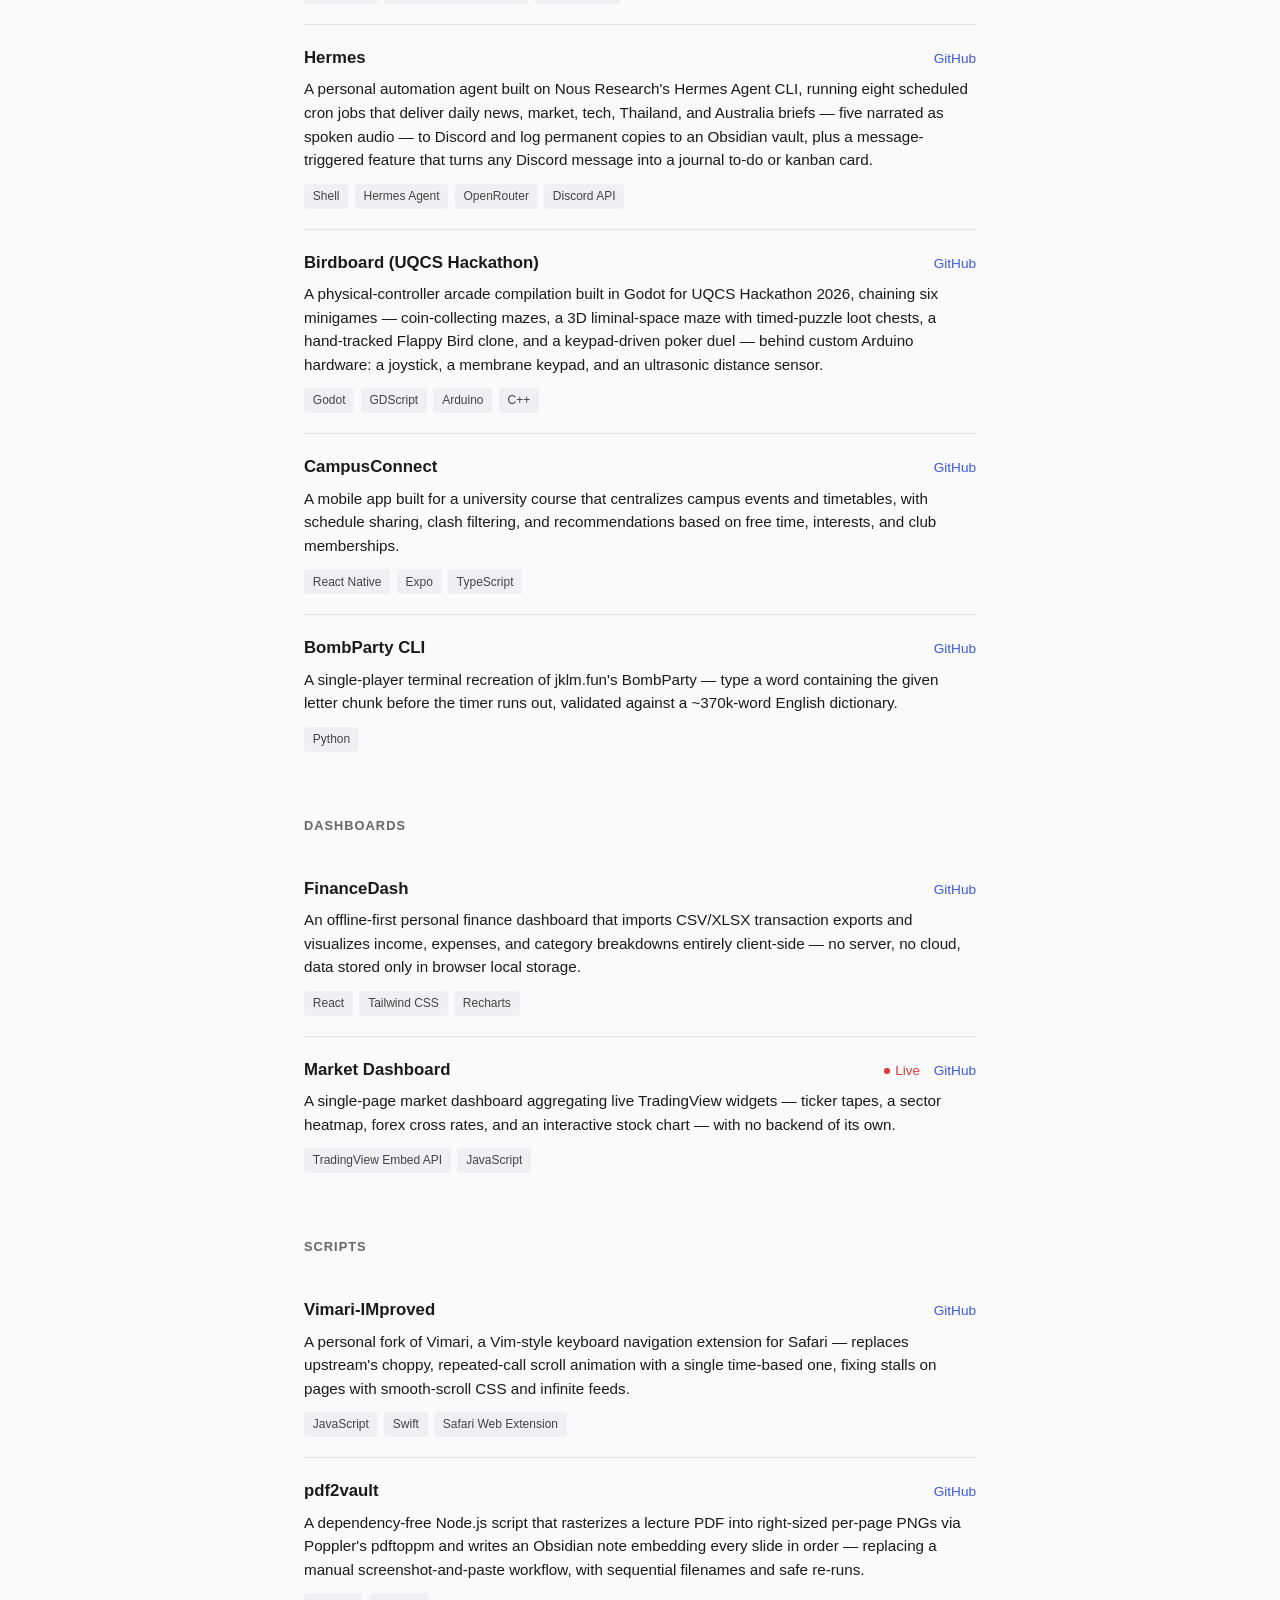
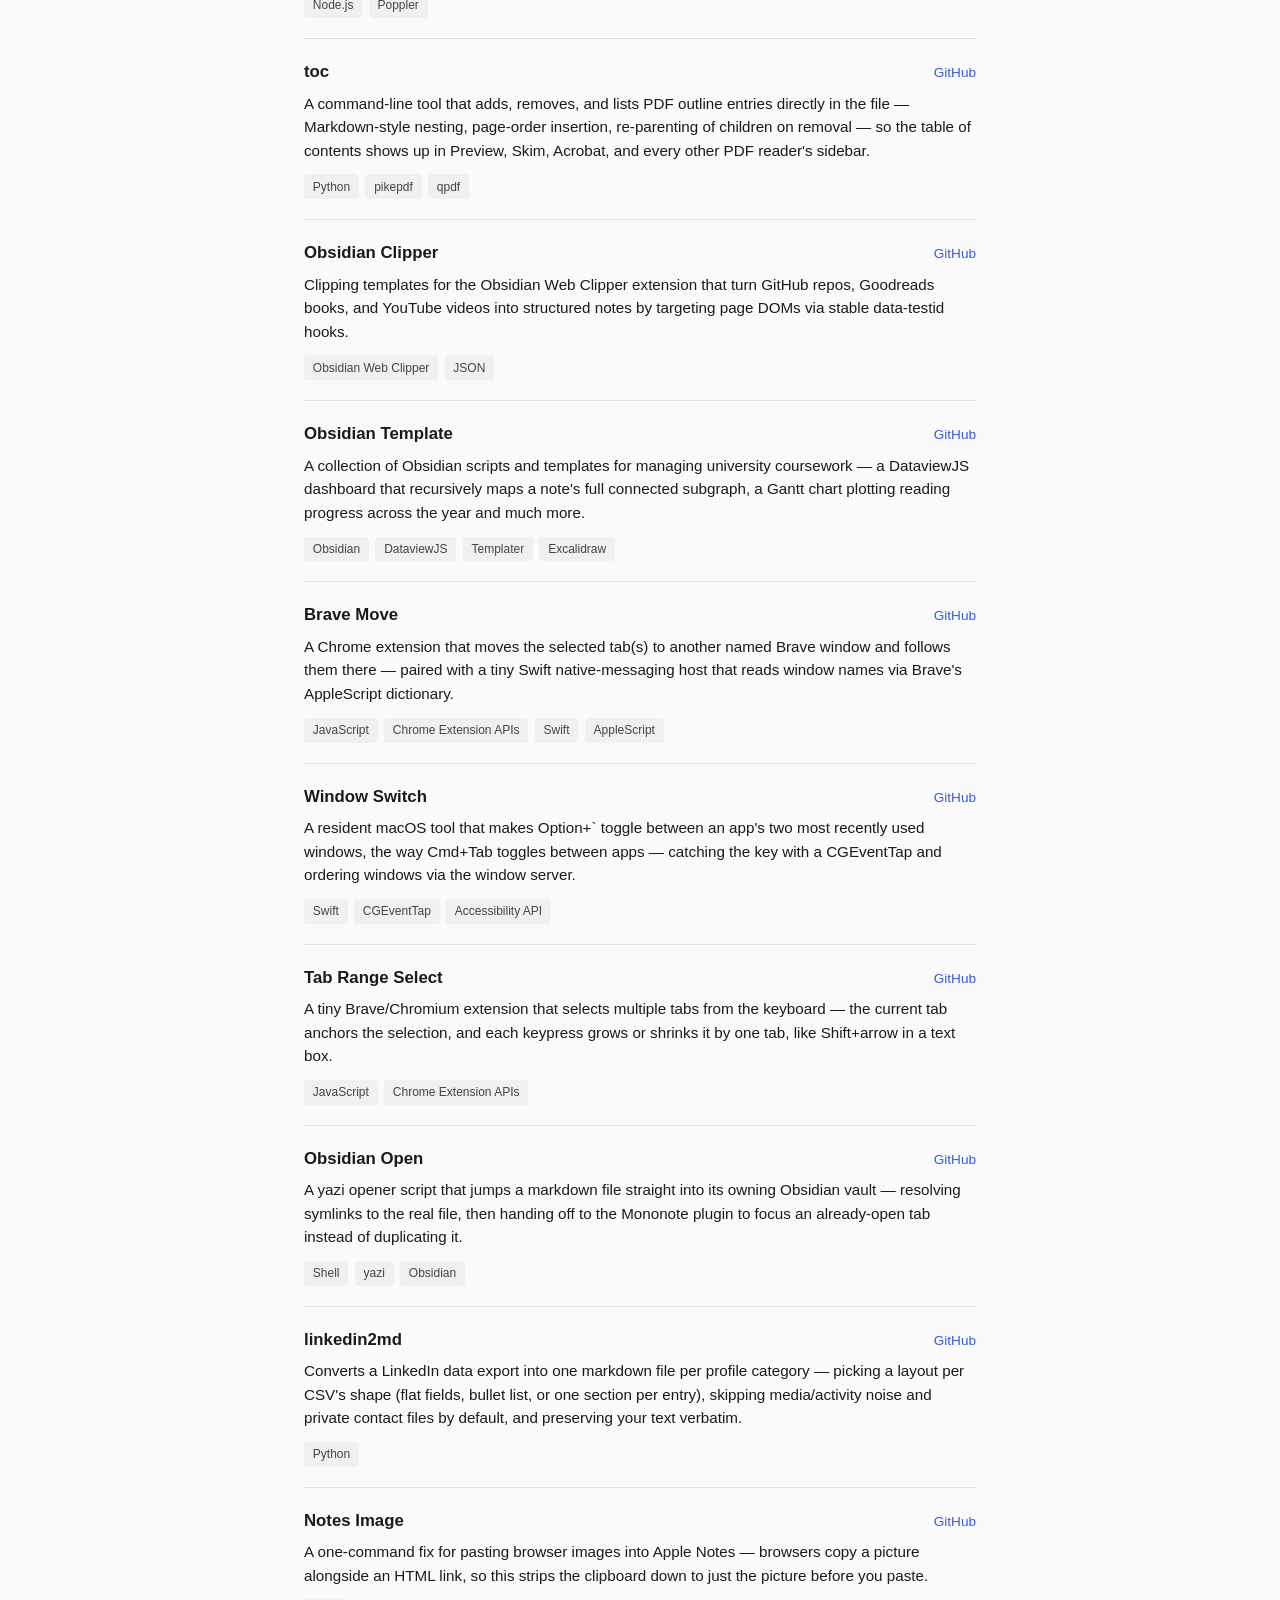
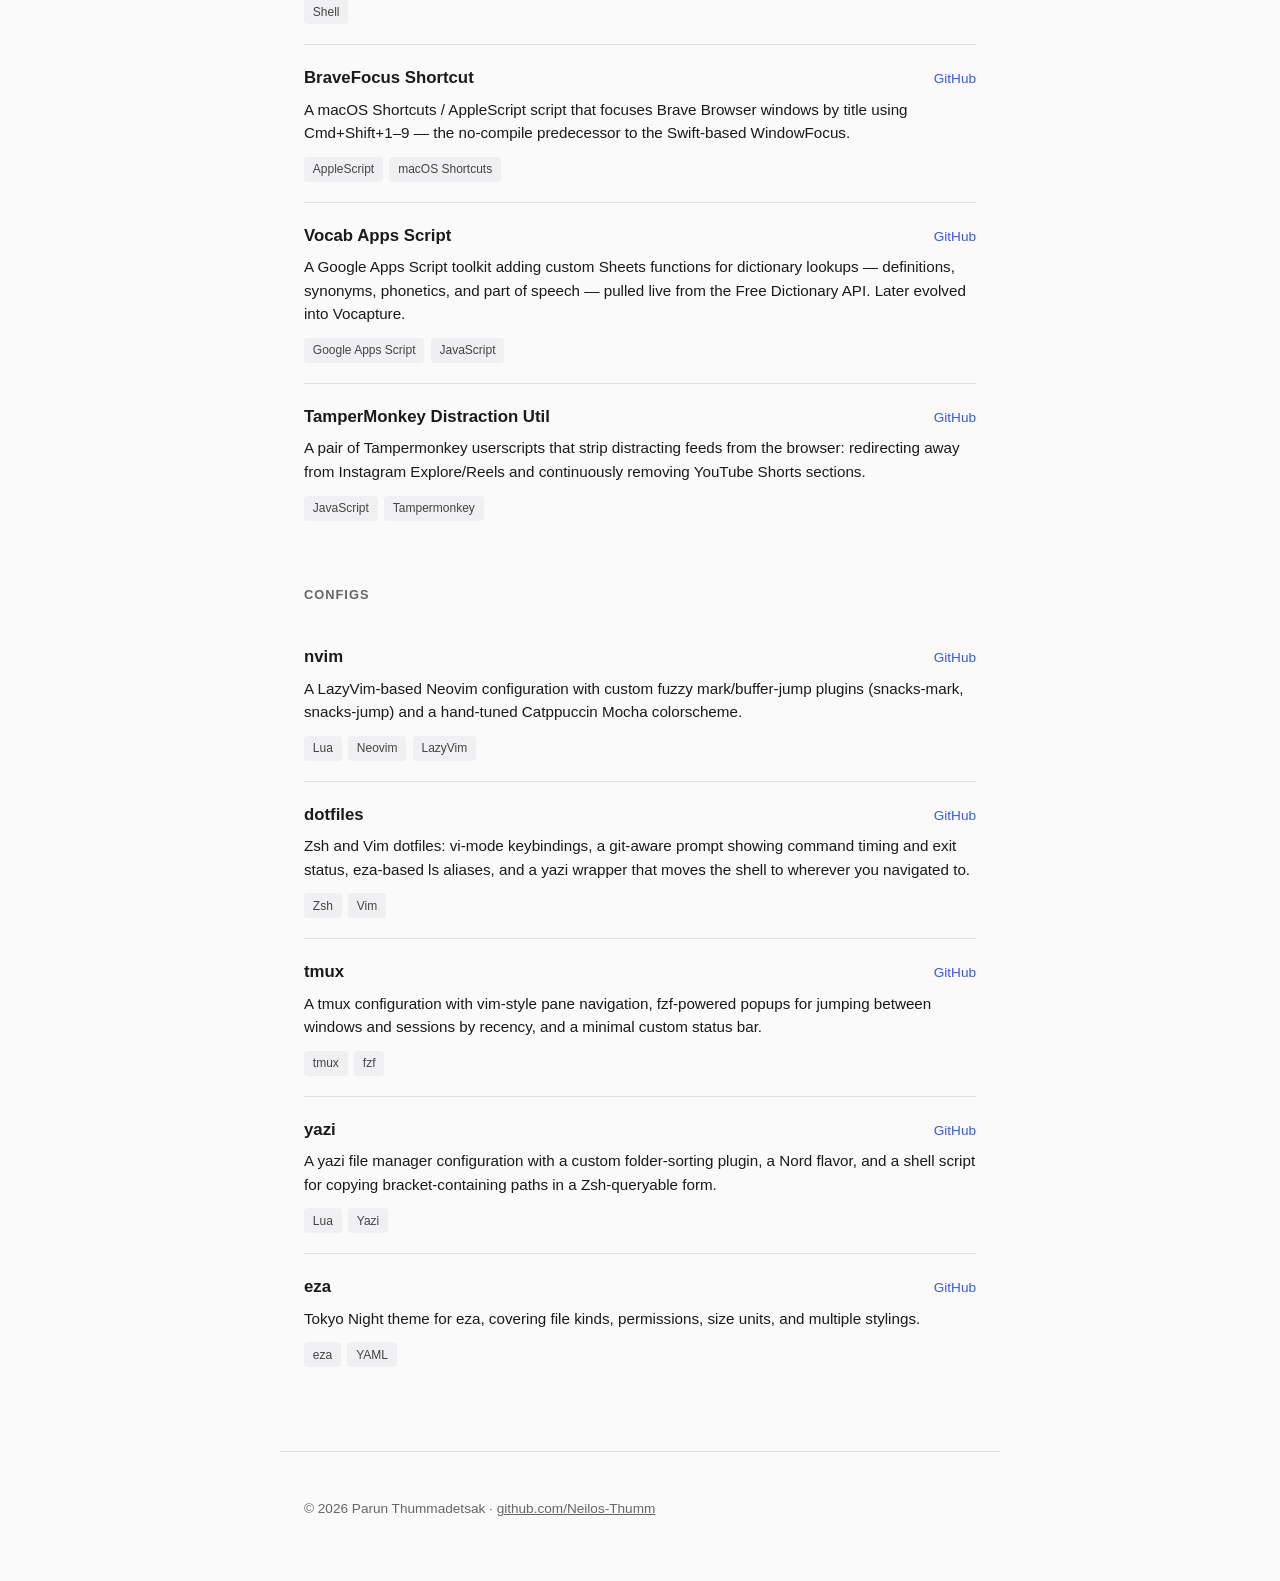
==== commit c6528a74: "add NotesVim" ====
--- a/index.html
+++ b/index.html
@@ -91,6 +91,19 @@
 
       <article class="entry">
         <div class="entry-head">
+          <h3><a href="https://github.com/Neilos-Thumm/NotesVim" target="_blank" rel="noopener">NotesVim</a></h3>
+          <div class="entry-links">
+            <a href="https://github.com/Neilos-Thumm/NotesVim" target="_blank" rel="noopener">GitHub</a>
+          </div>
+        </div>
+        <p>Bring Obsidian's Vim mode to Apple Notes &mdash; runs the same codemirror-vim engine headlessly and drives it through the macOS Accessibility API, so motions, operators, macros, and commands work exactly as they do in Obsidian.</p>
+        <ul class="tech">
+          <li>Swift</li><li>JavaScript</li><li>Accessibility API</li>
+        </ul>
+      </article>
+
+      <article class="entry">
+        <div class="entry-head">
           <h3><a href="https://github.com/Neilos-Thumm/ChronoMap" target="_blank" rel="noopener">ChronoMap</a></h3>
           <div class="entry-links">
             <a href="https://github.com/Neilos-Thumm/ChronoMap" target="_blank" rel="noopener">GitHub</a>
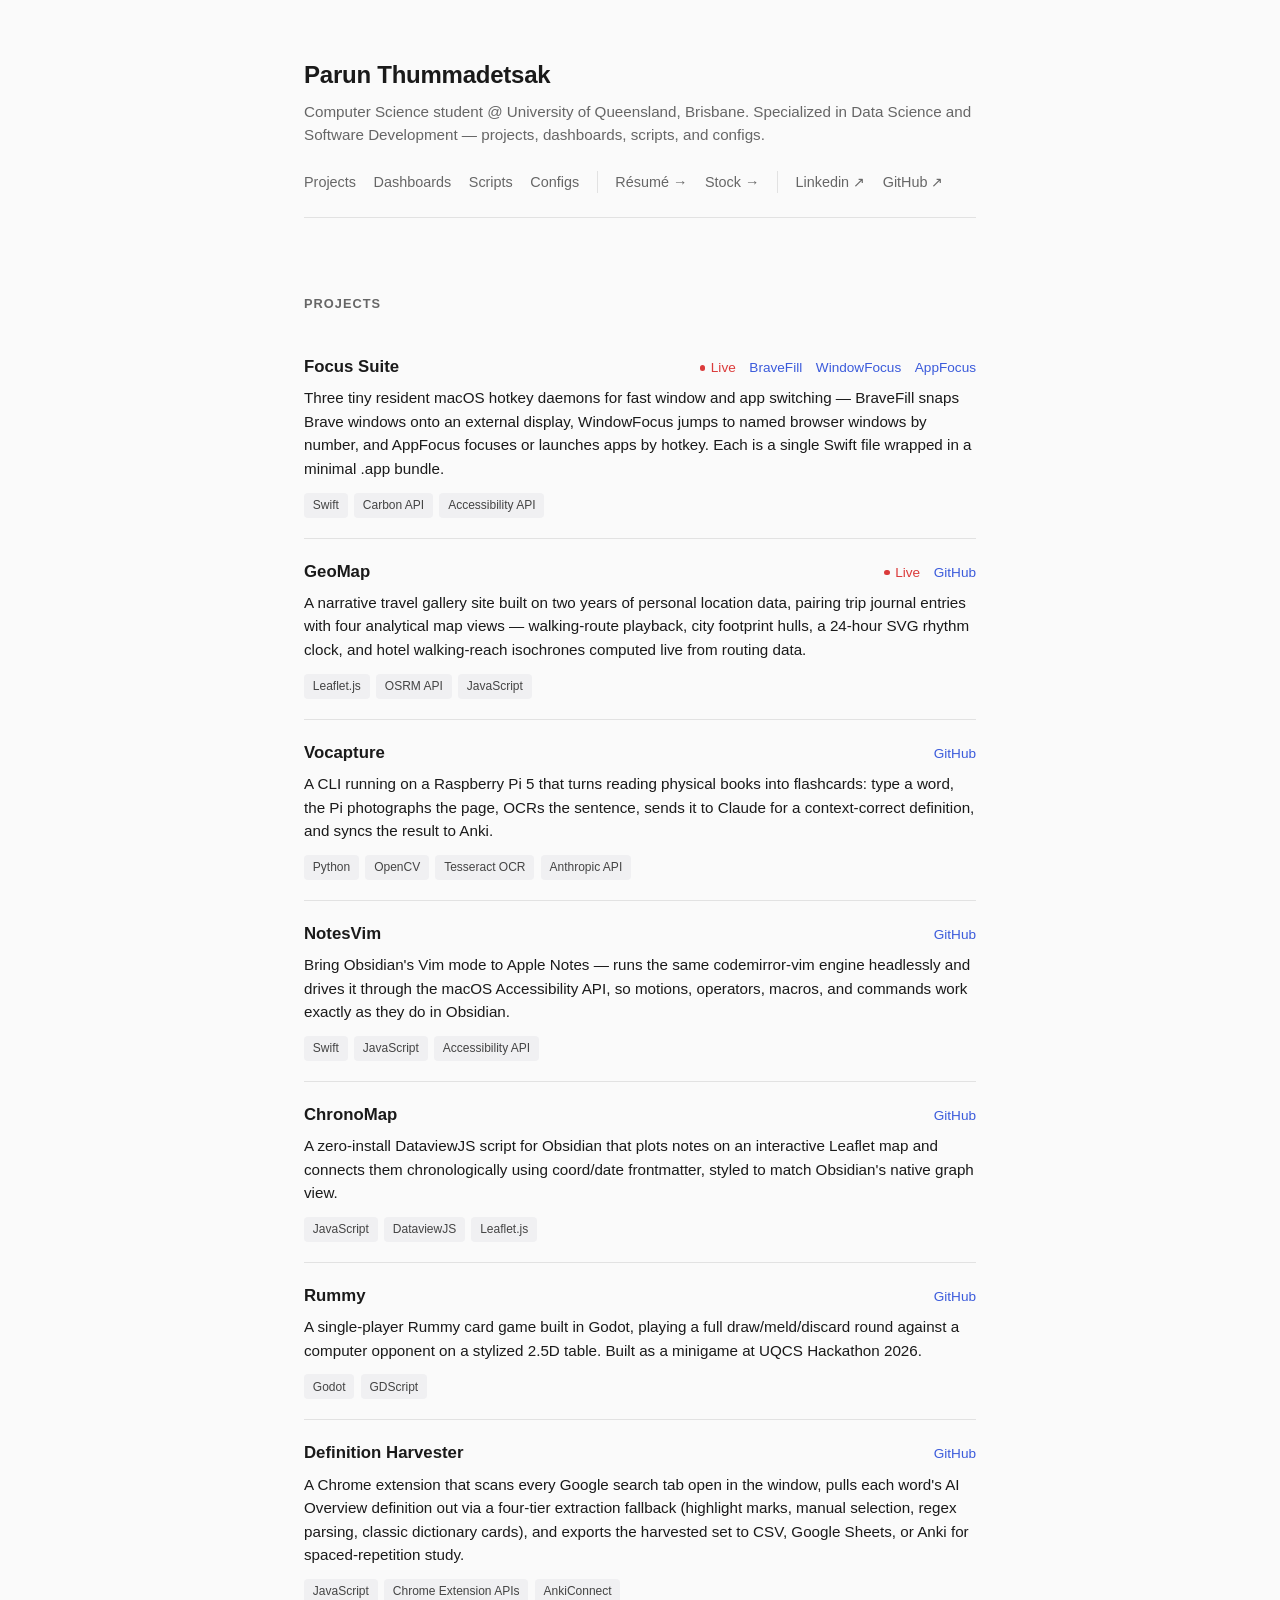
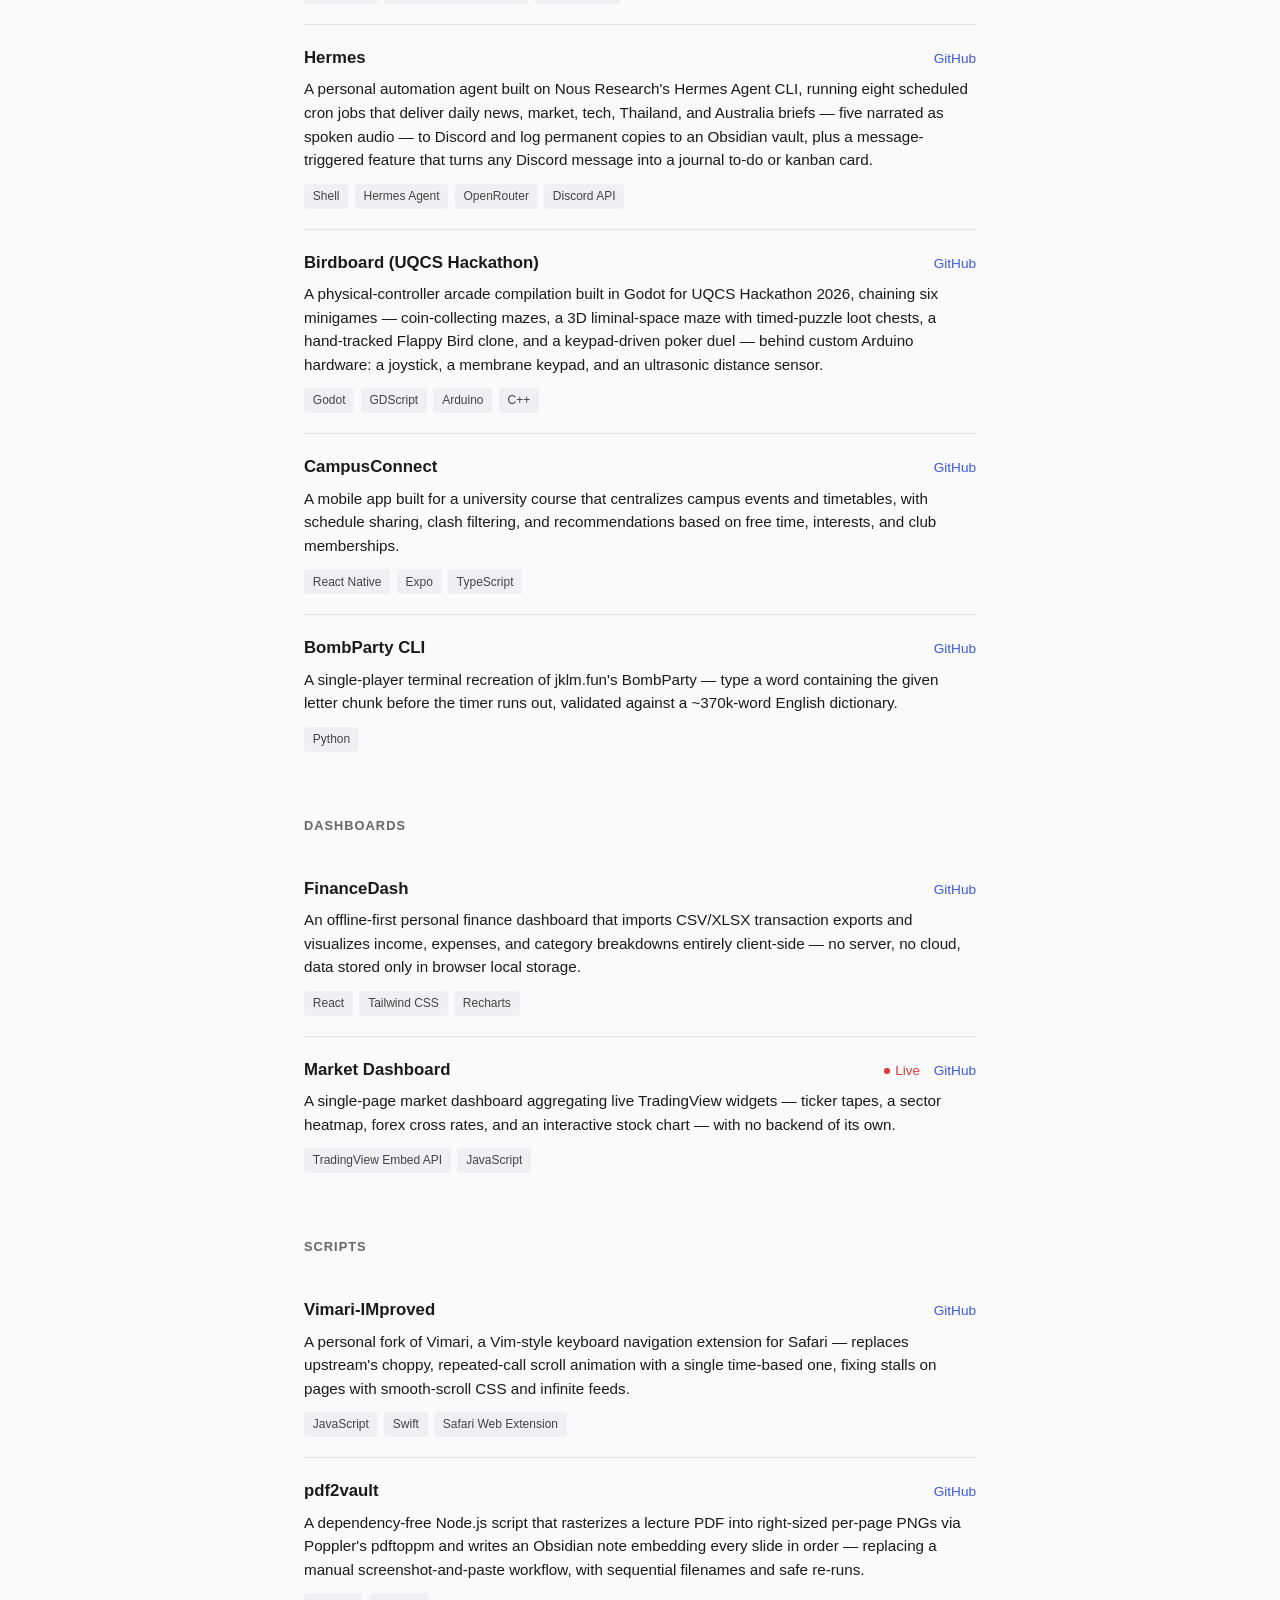
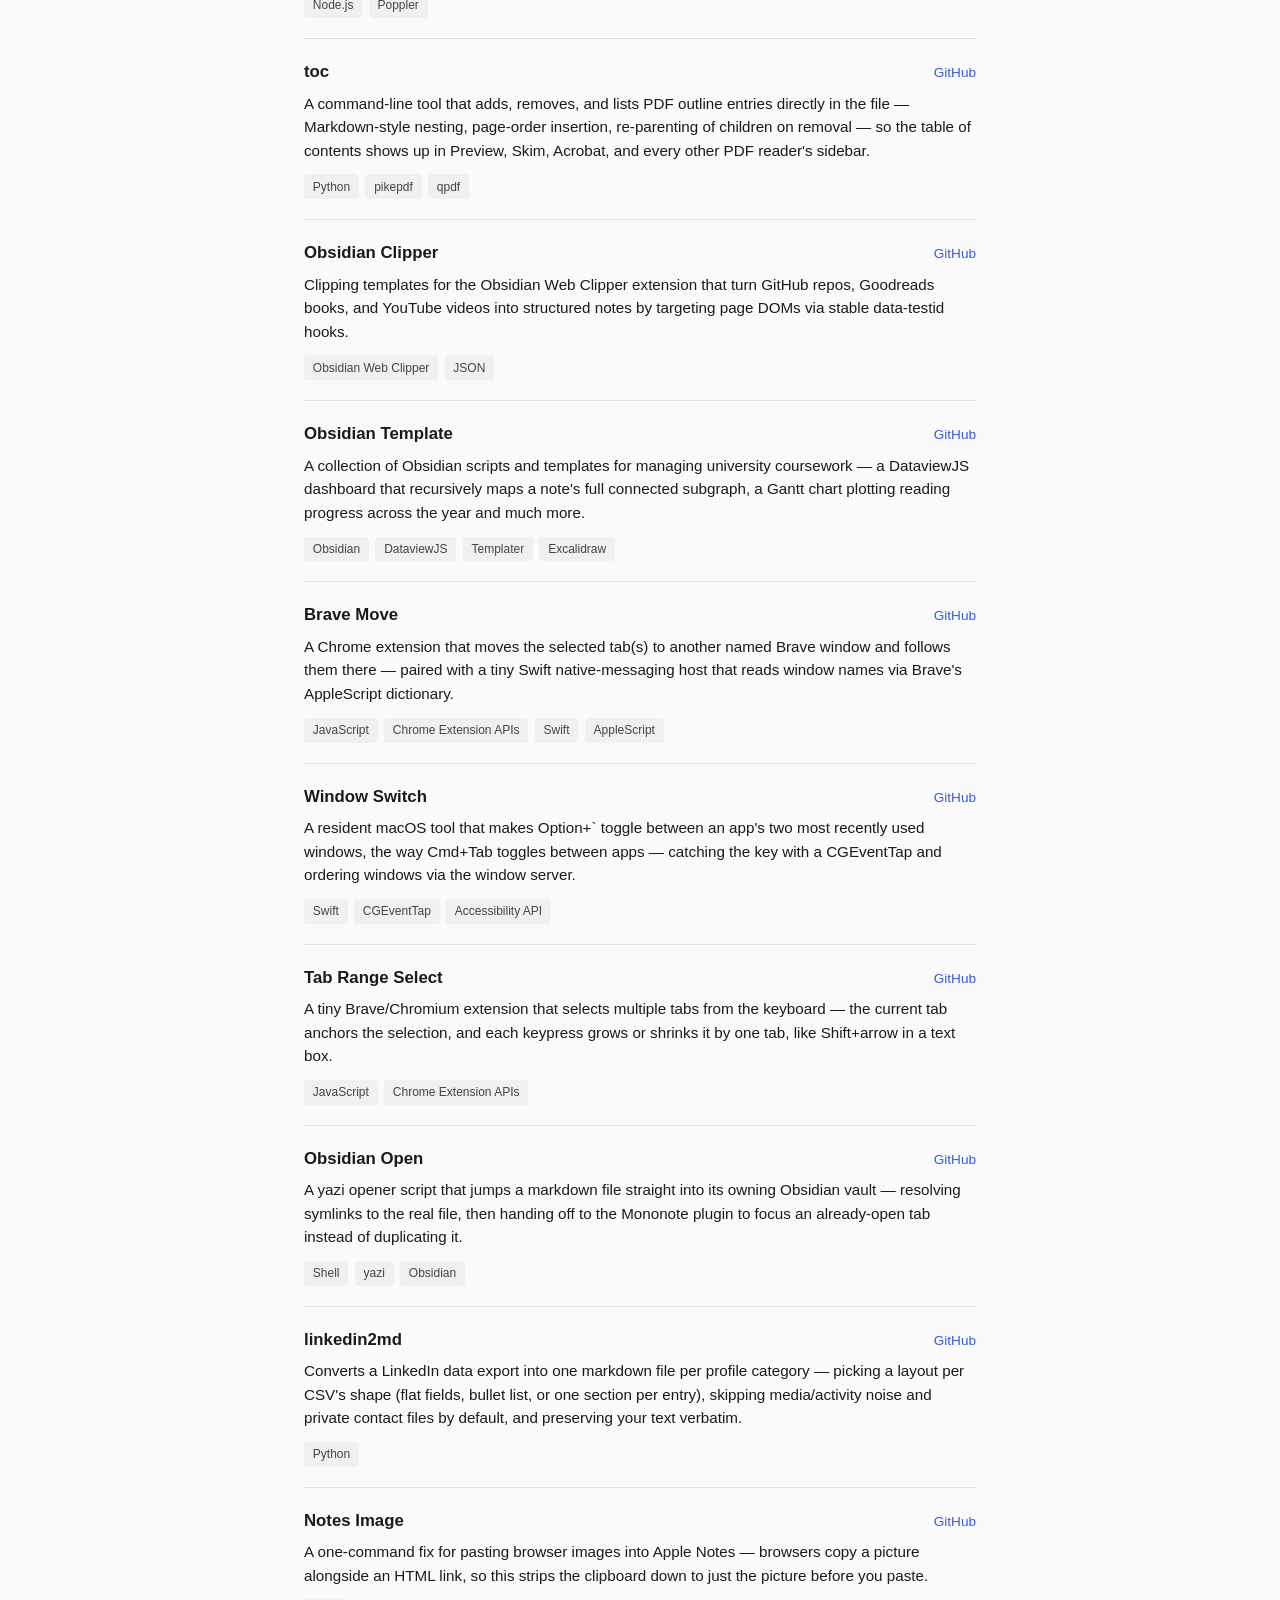
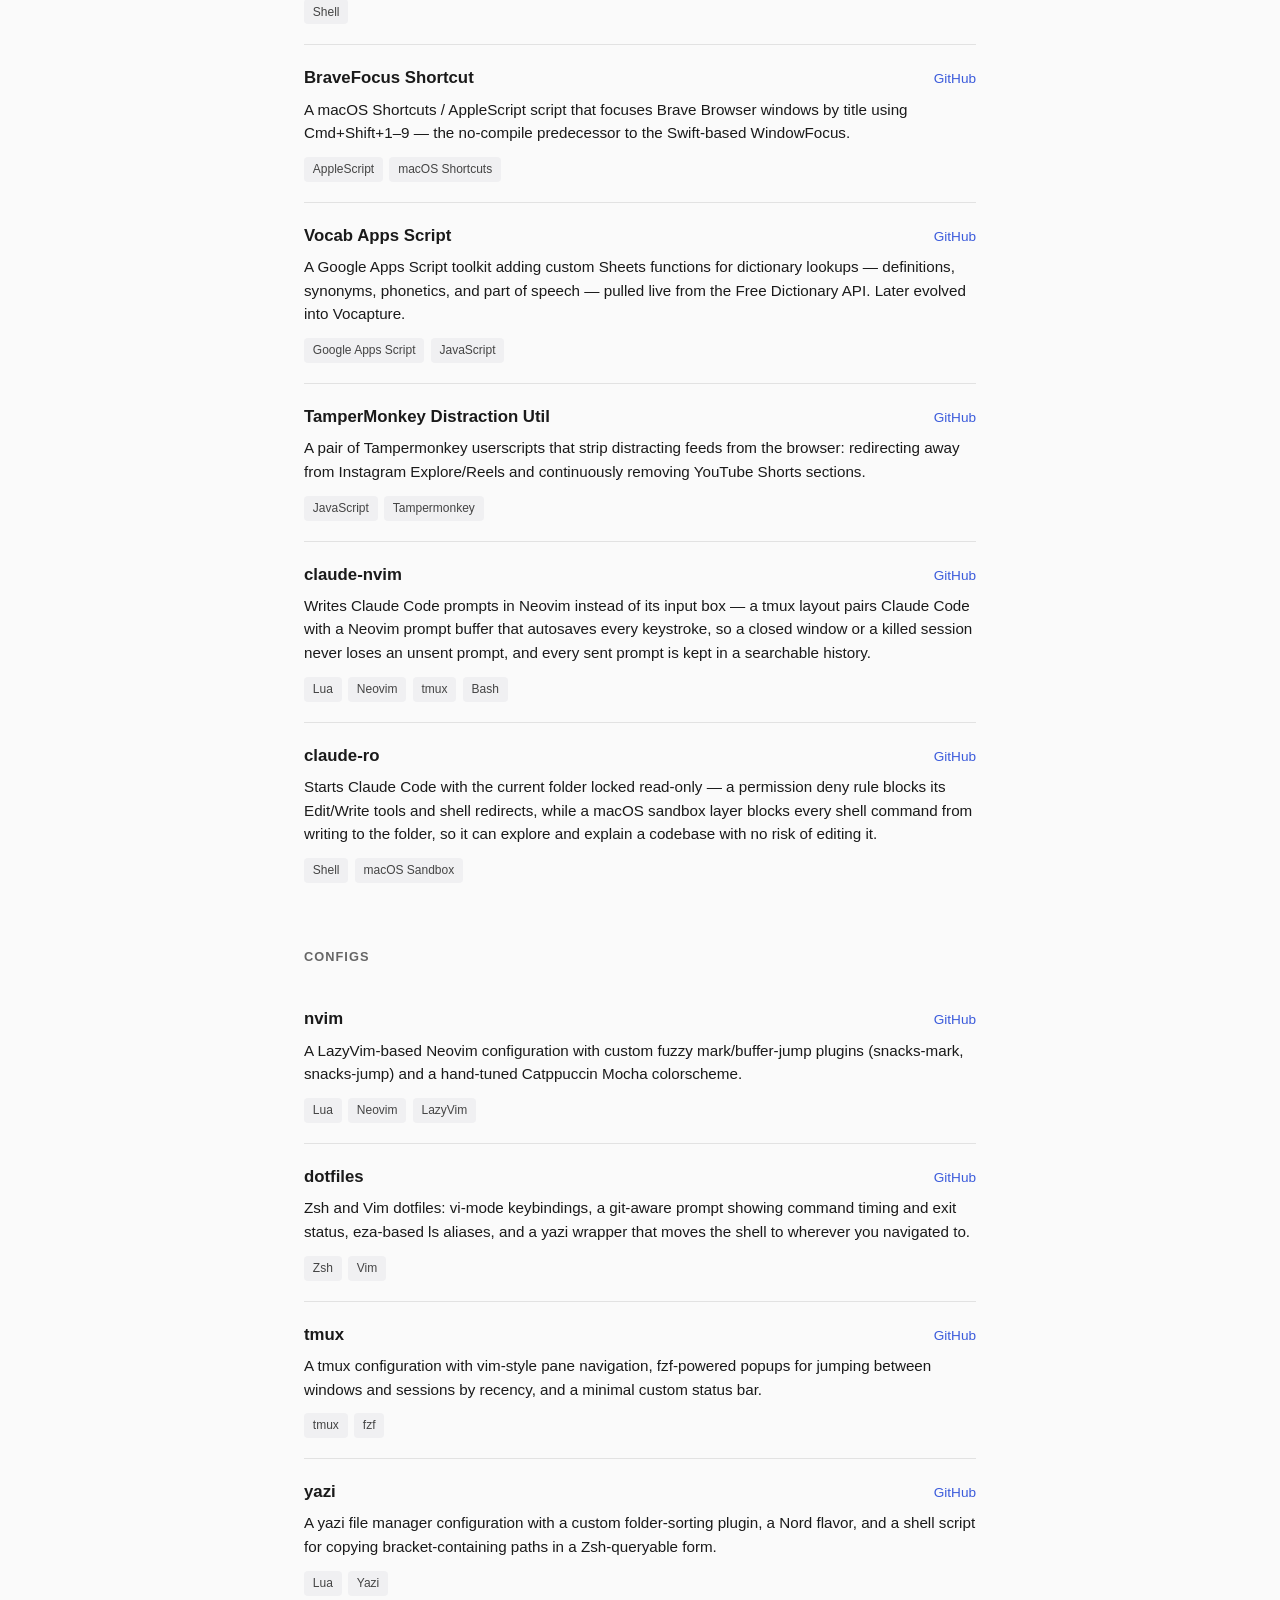
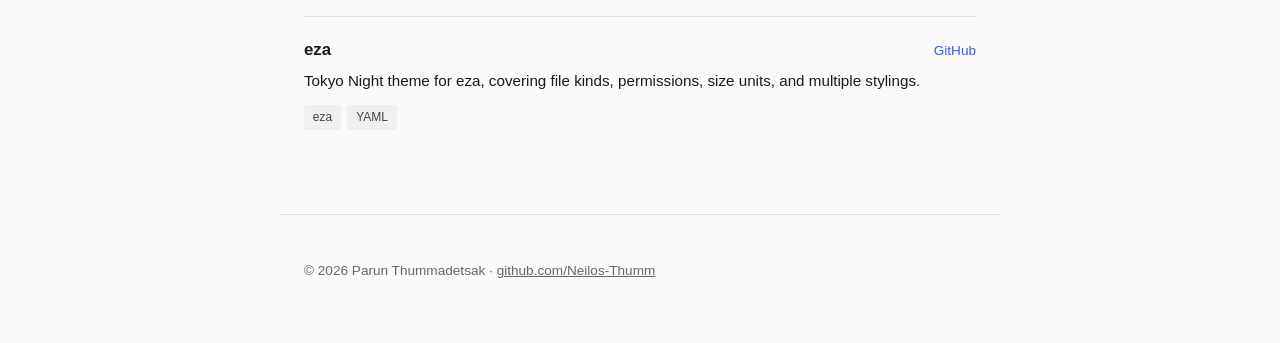
==== commit c4fc927a: "add claude-ro and claude-nvim" ====
--- a/index.html
+++ b/index.html
@@ -409,6 +409,32 @@
           <li>JavaScript</li><li>Tampermonkey</li>
         </ul>
       </article>
+
+      <article class="entry">
+        <div class="entry-head">
+          <h3><a href="https://github.com/Neilos-Thumm/claude-nvim" target="_blank" rel="noopener">claude-nvim</a></h3>
+          <div class="entry-links">
+            <a href="https://github.com/Neilos-Thumm/claude-nvim" target="_blank" rel="noopener">GitHub</a>
+          </div>
+        </div>
+        <p>Writes Claude Code prompts in Neovim instead of its input box &mdash; a tmux layout pairs Claude Code with a Neovim prompt buffer that autosaves every keystroke, so a closed window or a killed session never loses an unsent prompt, and every sent prompt is kept in a searchable history.</p>
+        <ul class="tech">
+          <li>Lua</li><li>Neovim</li><li>tmux</li><li>Bash</li>
+        </ul>
+      </article>
+
+      <article class="entry">
+        <div class="entry-head">
+          <h3><a href="https://github.com/Neilos-Thumm/claude-ro" target="_blank" rel="noopener">claude-ro</a></h3>
+          <div class="entry-links">
+            <a href="https://github.com/Neilos-Thumm/claude-ro" target="_blank" rel="noopener">GitHub</a>
+          </div>
+        </div>
+        <p>Starts Claude Code with the current folder locked read-only &mdash; a permission deny rule blocks its Edit/Write tools and shell redirects, while a macOS sandbox layer blocks every shell command from writing to the folder, so it can explore and explain a codebase with no risk of editing it.</p>
+        <ul class="tech">
+          <li>Shell</li><li>macOS Sandbox</li>
+        </ul>
+      </article>
     </section>
 
     <section id="configs" aria-labelledby="configs-heading">
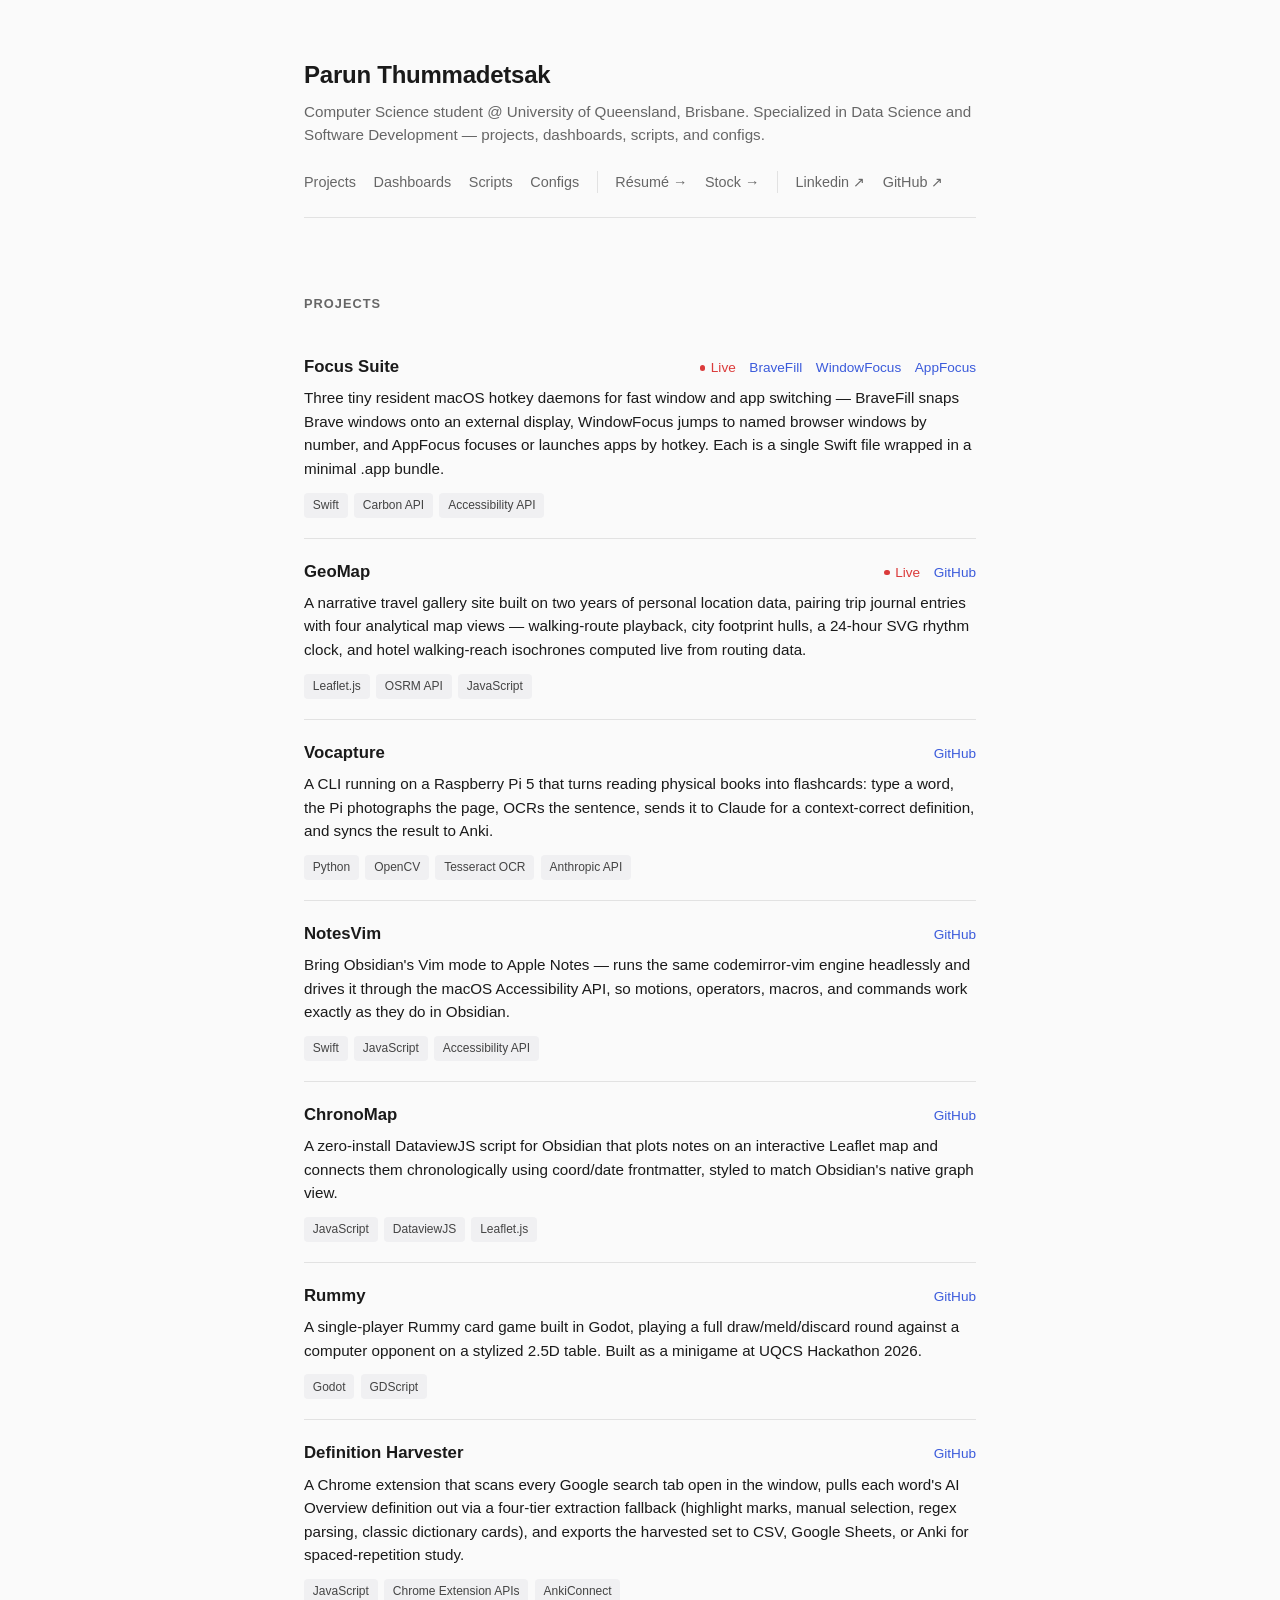
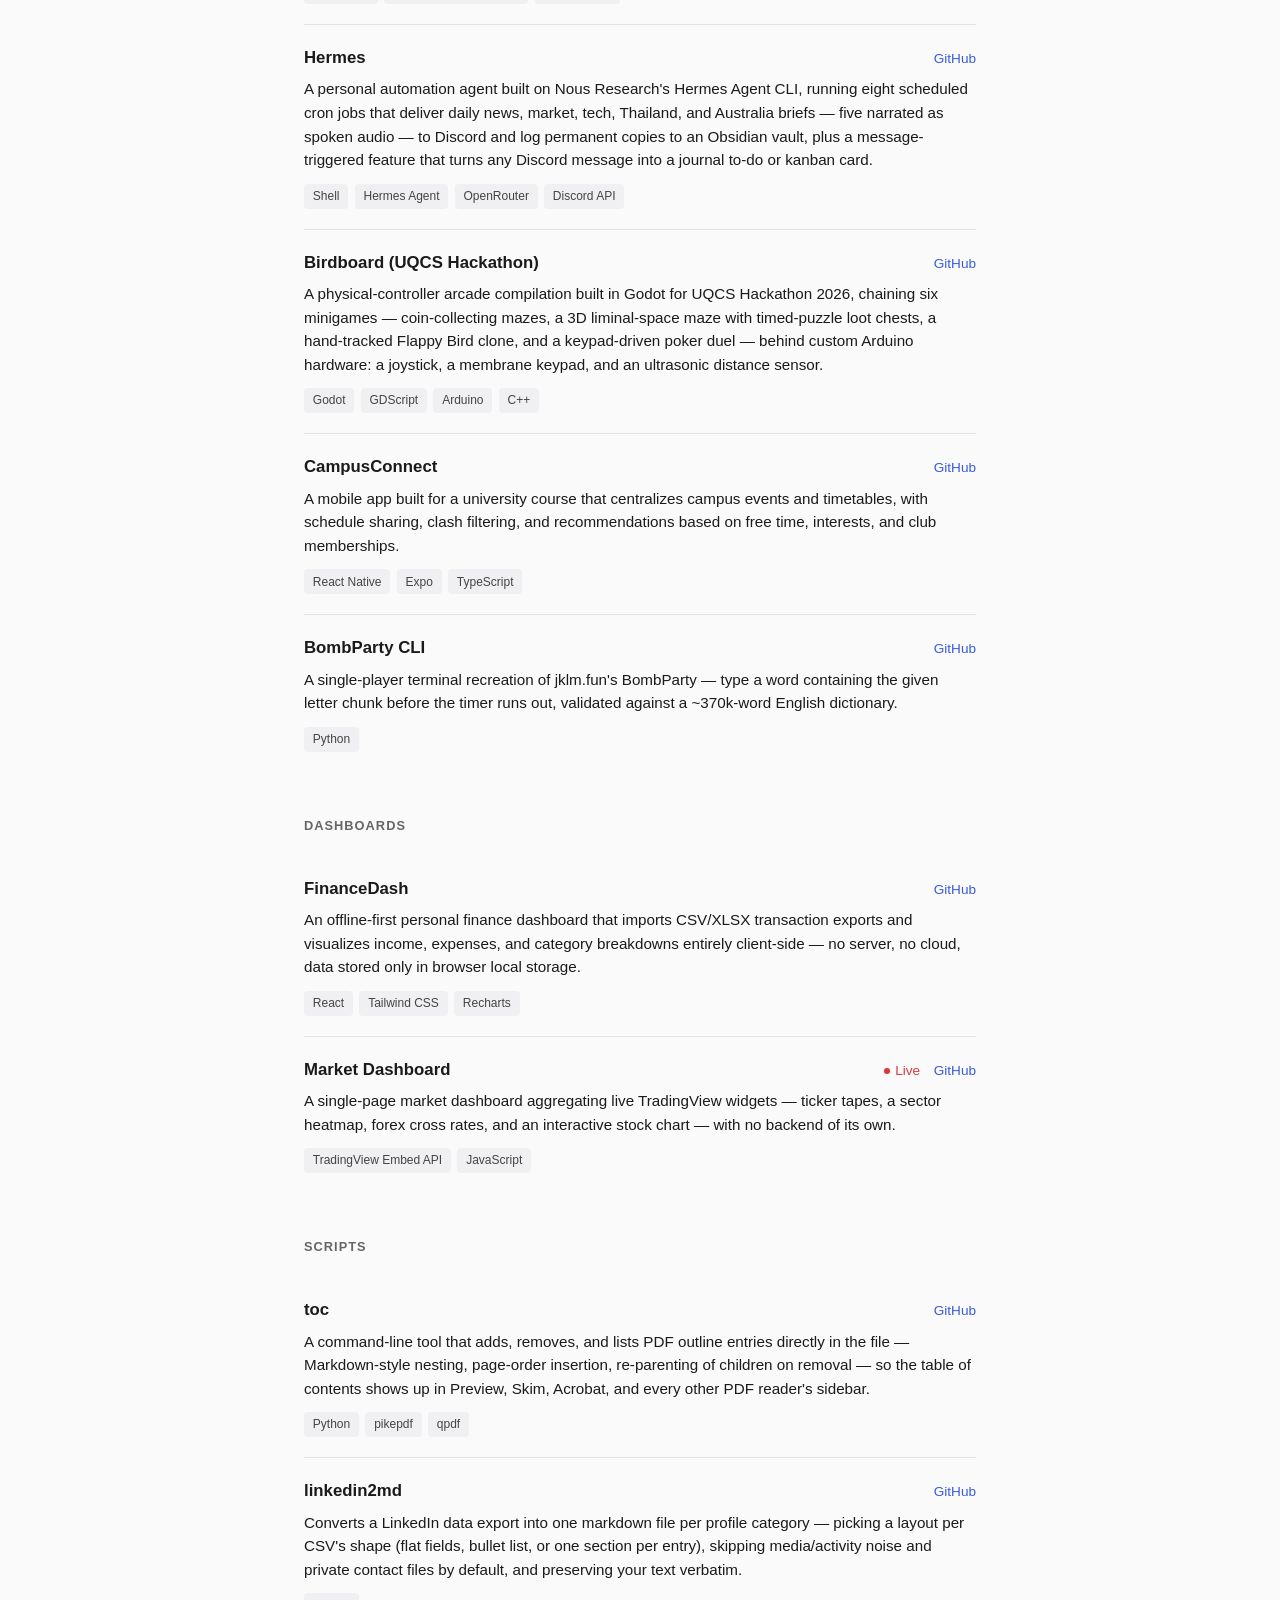
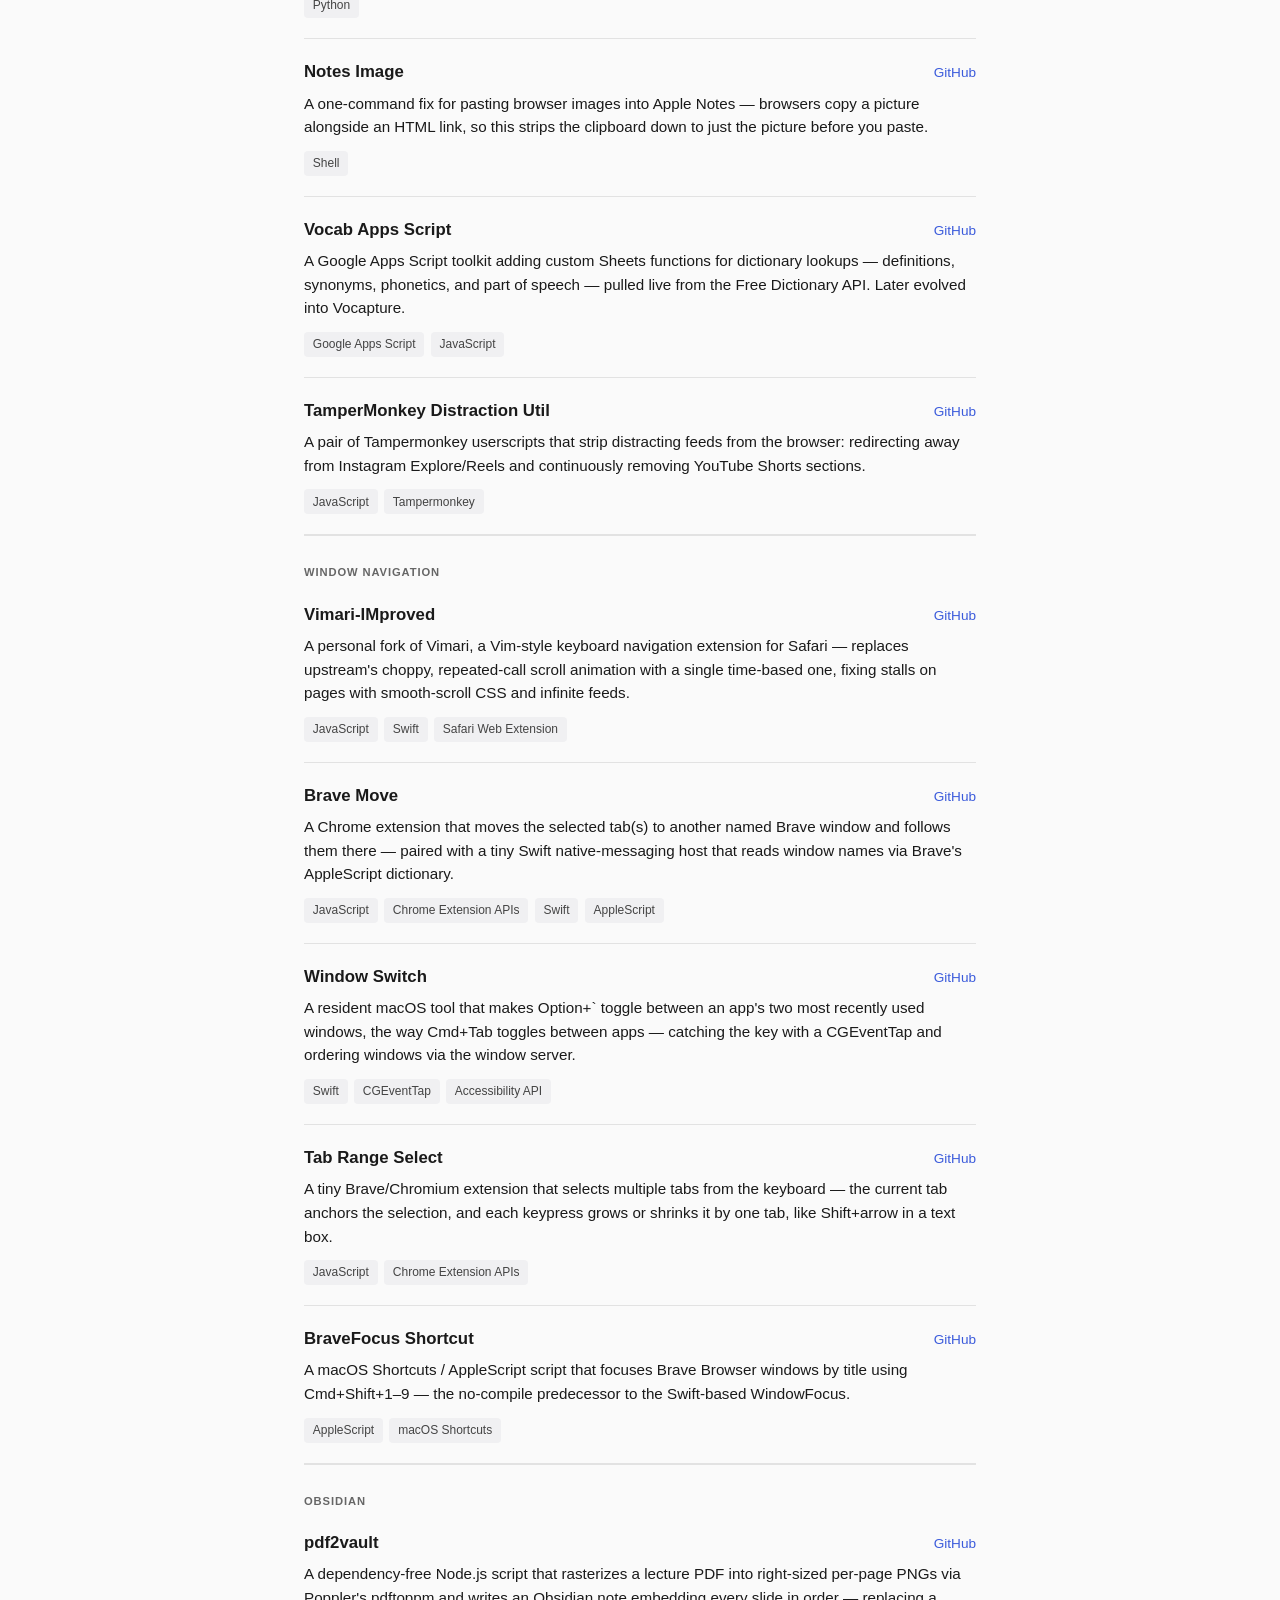
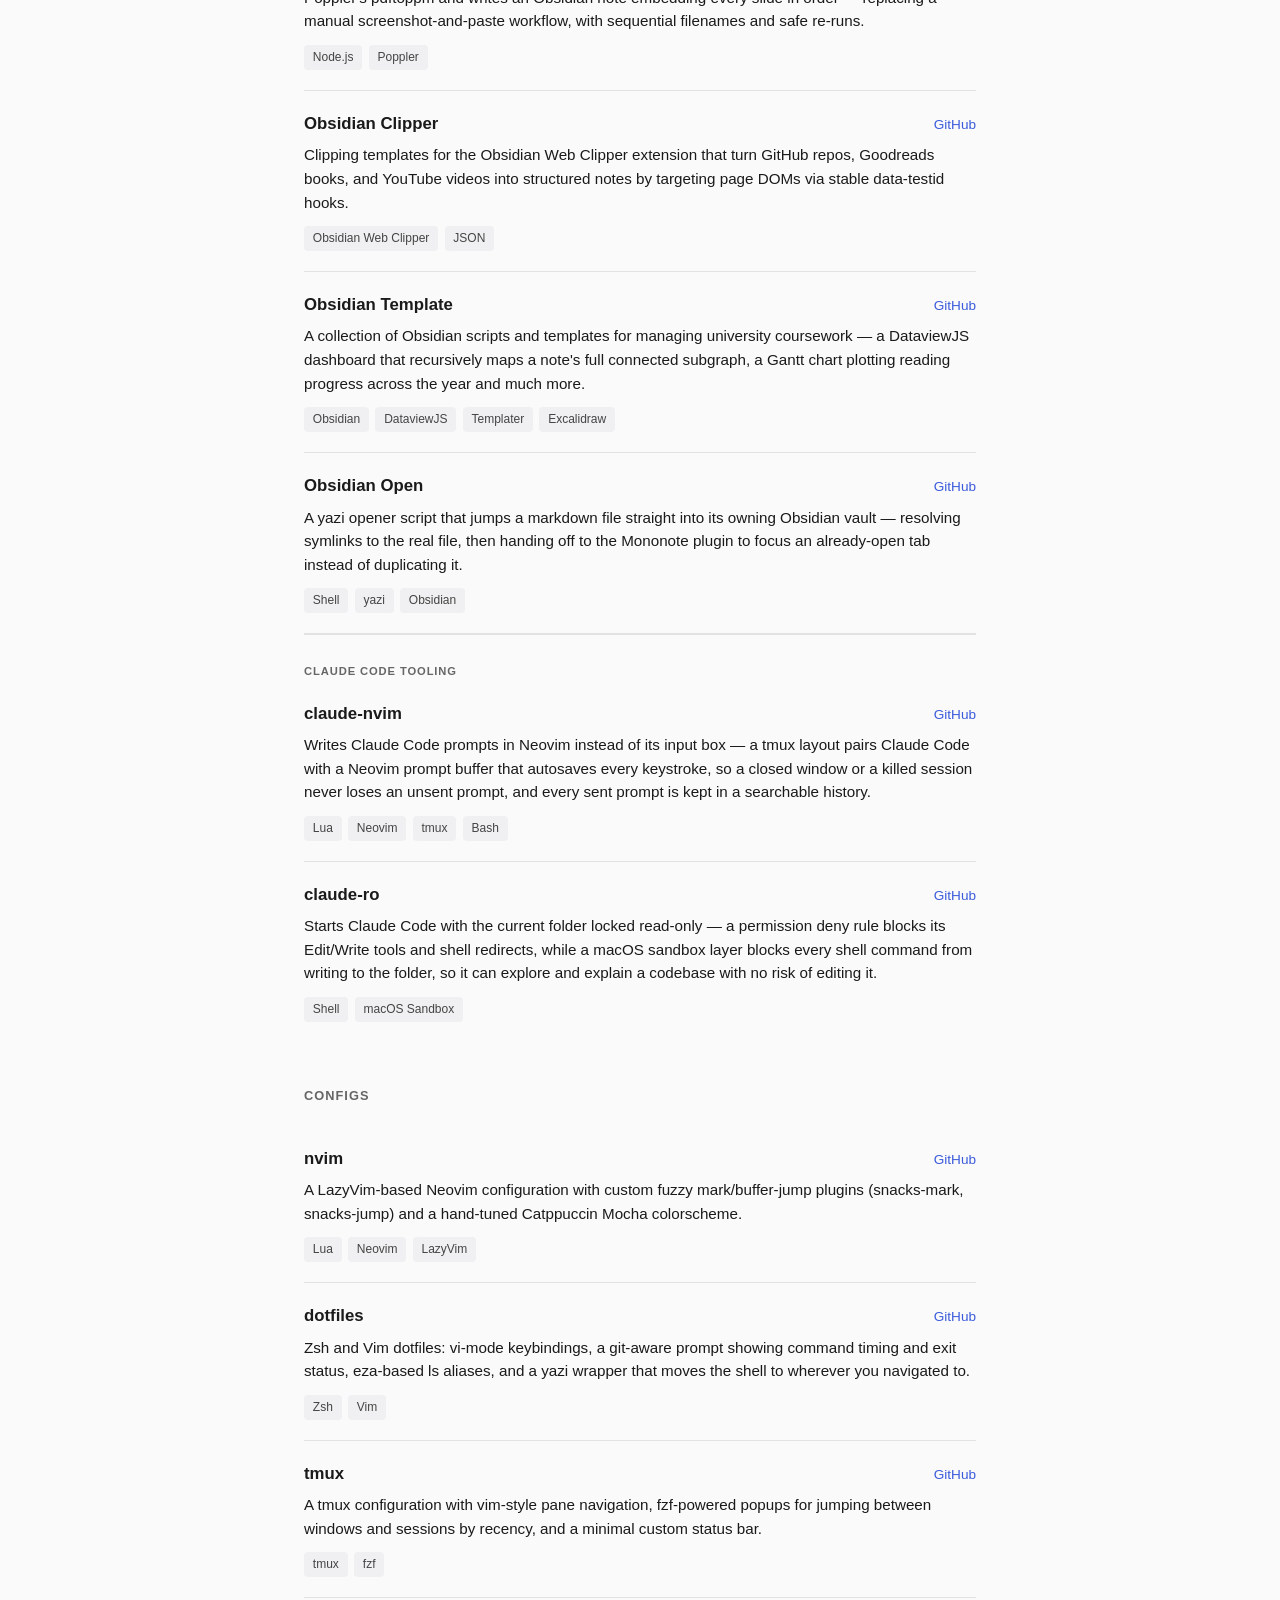
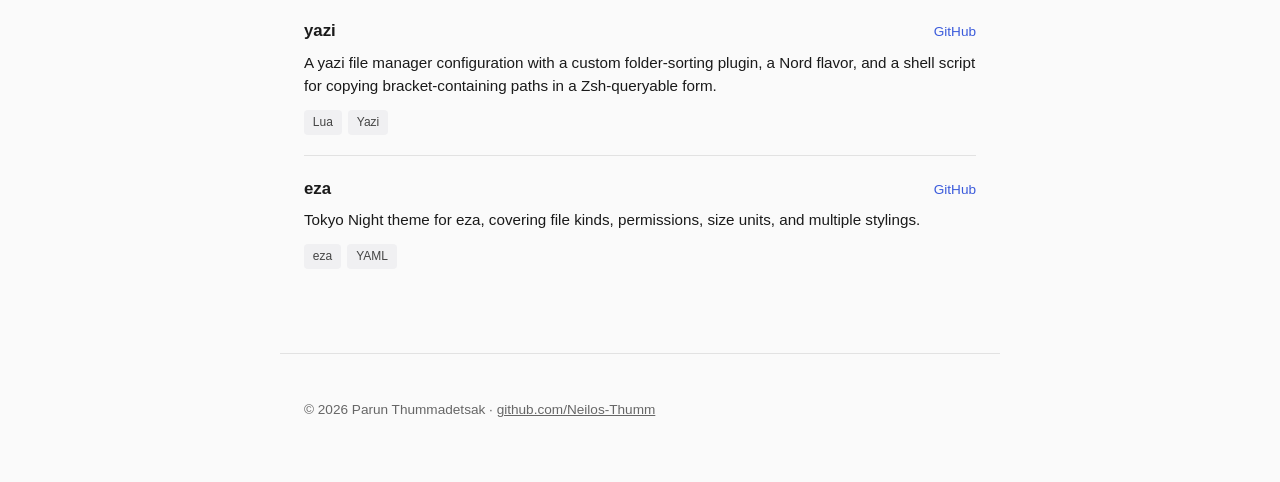
==== commit 3e4b06f3: "subdivide scripts" ====
--- a/index.html
+++ b/index.html
@@ -230,6 +230,73 @@
 
       <article class="entry">
         <div class="entry-head">
+          <h3><a href="https://github.com/Neilos-Thumm/toc" target="_blank" rel="noopener">toc</a></h3>
+          <div class="entry-links">
+            <a href="https://github.com/Neilos-Thumm/toc" target="_blank" rel="noopener">GitHub</a>
+          </div>
+        </div>
+        <p>A command-line tool that adds, removes, and lists PDF outline entries directly in the file &mdash; Markdown-style nesting, page-order insertion, re-parenting of children on removal &mdash; so the table of contents shows up in Preview, Skim, Acrobat, and every other PDF reader's sidebar.</p>
+        <ul class="tech">
+          <li>Python</li><li>pikepdf</li><li>qpdf</li>
+        </ul>
+      </article>
+
+      <article class="entry">
+        <div class="entry-head">
+          <h3><a href="https://github.com/Neilos-Thumm/linkedin2md" target="_blank" rel="noopener">linkedin2md</a></h3>
+          <div class="entry-links">
+            <a href="https://github.com/Neilos-Thumm/linkedin2md" target="_blank" rel="noopener">GitHub</a>
+          </div>
+        </div>
+        <p>Converts a LinkedIn data export into one markdown file per profile category &mdash; picking a layout per CSV's shape (flat fields, bullet list, or one section per entry), skipping media/activity noise and private contact files by default, and preserving your text verbatim.</p>
+        <ul class="tech">
+          <li>Python</li>
+        </ul>
+      </article>
+
+      <article class="entry">
+        <div class="entry-head">
+          <h3><a href="https://github.com/Neilos-Thumm/NotesImage" target="_blank" rel="noopener">Notes Image</a></h3>
+          <div class="entry-links">
+            <a href="https://github.com/Neilos-Thumm/NotesImage" target="_blank" rel="noopener">GitHub</a>
+          </div>
+        </div>
+        <p>A one-command fix for pasting browser images into Apple Notes &mdash; browsers copy a picture alongside an HTML link, so this strips the clipboard down to just the picture before you paste.</p>
+        <ul class="tech">
+          <li>Shell</li>
+        </ul>
+      </article>
+
+      <article class="entry">
+        <div class="entry-head">
+          <h3><a href="https://github.com/Neilos-Thumm/vocab-apps-script" target="_blank" rel="noopener">Vocab Apps Script</a></h3>
+          <div class="entry-links">
+            <a href="https://github.com/Neilos-Thumm/vocab-apps-script" target="_blank" rel="noopener">GitHub</a>
+          </div>
+        </div>
+        <p>A Google Apps Script toolkit adding custom Sheets functions for dictionary lookups &mdash; definitions, synonyms, phonetics, and part of speech &mdash; pulled live from the Free Dictionary API. Later evolved into Vocapture.</p>
+        <ul class="tech">
+          <li>Google Apps Script</li><li>JavaScript</li>
+        </ul>
+      </article>
+
+      <article class="entry">
+        <div class="entry-head">
+          <h3><a href="https://github.com/Neilos-Thumm/TaperMonkeyDistractionUtil" target="_blank" rel="noopener">TamperMonkey Distraction Util</a></h3>
+          <div class="entry-links">
+            <a href="https://github.com/Neilos-Thumm/TaperMonkeyDistractionUtil" target="_blank" rel="noopener">GitHub</a>
+          </div>
+        </div>
+        <p>A pair of Tampermonkey userscripts that strip distracting feeds from the browser: redirecting away from Instagram Explore/Reels and continuously removing YouTube Shorts sections.</p>
+        <ul class="tech">
+          <li>JavaScript</li><li>Tampermonkey</li>
+        </ul>
+      </article>
+
+      <h3 class="subsection-heading">Window Navigation</h3>
+
+      <article class="entry">
+        <div class="entry-head">
           <h3><a href="https://github.com/Neilos-Thumm/Vimari-IMproved" target="_blank" rel="noopener">Vimari-IMproved</a></h3>
           <div class="entry-links">
             <a href="https://github.com/Neilos-Thumm/Vimari-IMproved" target="_blank" rel="noopener">GitHub</a>
@@ -243,6 +310,60 @@
 
       <article class="entry">
         <div class="entry-head">
+          <h3><a href="https://github.com/Neilos-Thumm/BraveMove" target="_blank" rel="noopener">Brave Move</a></h3>
+          <div class="entry-links">
+            <a href="https://github.com/Neilos-Thumm/BraveMove" target="_blank" rel="noopener">GitHub</a>
+          </div>
+        </div>
+        <p>A Chrome extension that moves the selected tab(s) to another named Brave window and follows them there &mdash; paired with a tiny Swift native-messaging host that reads window names via Brave's AppleScript dictionary.</p>
+        <ul class="tech">
+          <li>JavaScript</li><li>Chrome Extension APIs</li><li>Swift</li><li>AppleScript</li>
+        </ul>
+      </article>
+
+      <article class="entry">
+        <div class="entry-head">
+          <h3><a href="https://github.com/Neilos-Thumm/WindowSwitch" target="_blank" rel="noopener">Window Switch</a></h3>
+          <div class="entry-links">
+            <a href="https://github.com/Neilos-Thumm/WindowSwitch" target="_blank" rel="noopener">GitHub</a>
+          </div>
+        </div>
+        <p>A resident macOS tool that makes Option+` toggle between an app's two most recently used windows, the way Cmd+Tab toggles between apps &mdash; catching the key with a CGEventTap and ordering windows via the window server.</p>
+        <ul class="tech">
+          <li>Swift</li><li>CGEventTap</li><li>Accessibility API</li>
+        </ul>
+      </article>
+
+      <article class="entry">
+        <div class="entry-head">
+          <h3><a href="https://github.com/Neilos-Thumm/TabRangeSelect" target="_blank" rel="noopener">Tab Range Select</a></h3>
+          <div class="entry-links">
+            <a href="https://github.com/Neilos-Thumm/TabRangeSelect" target="_blank" rel="noopener">GitHub</a>
+          </div>
+        </div>
+        <p>A tiny Brave/Chromium extension that selects multiple tabs from the keyboard &mdash; the current tab anchors the selection, and each keypress grows or shrinks it by one tab, like Shift+arrow in a text box.</p>
+        <ul class="tech">
+          <li>JavaScript</li><li>Chrome Extension APIs</li>
+        </ul>
+      </article>
+
+      <article class="entry">
+        <div class="entry-head">
+          <h3><a href="https://github.com/Neilos-Thumm/BraveFocus-shortcut" target="_blank" rel="noopener">BraveFocus Shortcut</a></h3>
+          <div class="entry-links">
+            <a href="https://github.com/Neilos-Thumm/BraveFocus-shortcut" target="_blank" rel="noopener">GitHub</a>
+          </div>
+        </div>
+        <p>A macOS Shortcuts / AppleScript script that focuses Brave Browser windows by title using Cmd+Shift+1&ndash;9 &mdash; the no-compile predecessor to the Swift-based WindowFocus.</p>
+        <ul class="tech">
+          <li>AppleScript</li><li>macOS Shortcuts</li>
+        </ul>
+      </article>
+
+      <h3 class="subsection-heading">Obsidian</h3>
+
+      <article class="entry">
+        <div class="entry-head">
           <h3><a href="https://github.com/Neilos-Thumm/pdf2vault" target="_blank" rel="noopener">pdf2vault</a></h3>
           <div class="entry-links">
             <a href="https://github.com/Neilos-Thumm/pdf2vault" target="_blank" rel="noopener">GitHub</a>
@@ -256,19 +377,6 @@
 
       <article class="entry">
         <div class="entry-head">
-          <h3><a href="https://github.com/Neilos-Thumm/toc" target="_blank" rel="noopener">toc</a></h3>
-          <div class="entry-links">
-            <a href="https://github.com/Neilos-Thumm/toc" target="_blank" rel="noopener">GitHub</a>
-          </div>
-        </div>
-        <p>A command-line tool that adds, removes, and lists PDF outline entries directly in the file &mdash; Markdown-style nesting, page-order insertion, re-parenting of children on removal &mdash; so the table of contents shows up in Preview, Skim, Acrobat, and every other PDF reader's sidebar.</p>
-        <ul class="tech">
-          <li>Python</li><li>pikepdf</li><li>qpdf</li>
-        </ul>
-      </article>
-
-      <article class="entry">
-        <div class="entry-head">
           <h3><a href="https://github.com/Neilos-Thumm/ObsidianClipper" target="_blank" rel="noopener">Obsidian Clipper</a></h3>
           <div class="entry-links">
             <a href="https://github.com/Neilos-Thumm/ObsidianClipper" target="_blank" rel="noopener">GitHub</a>
@@ -295,45 +403,6 @@
 
       <article class="entry">
         <div class="entry-head">
-          <h3><a href="https://github.com/Neilos-Thumm/BraveMove" target="_blank" rel="noopener">Brave Move</a></h3>
-          <div class="entry-links">
-            <a href="https://github.com/Neilos-Thumm/BraveMove" target="_blank" rel="noopener">GitHub</a>
-          </div>
-        </div>
-        <p>A Chrome extension that moves the selected tab(s) to another named Brave window and follows them there &mdash; paired with a tiny Swift native-messaging host that reads window names via Brave's AppleScript dictionary.</p>
-        <ul class="tech">
-          <li>JavaScript</li><li>Chrome Extension APIs</li><li>Swift</li><li>AppleScript</li>
-        </ul>
-      </article>
-
-      <article class="entry">
-        <div class="entry-head">
-          <h3><a href="https://github.com/Neilos-Thumm/WindowSwitch" target="_blank" rel="noopener">Window Switch</a></h3>
-          <div class="entry-links">
-            <a href="https://github.com/Neilos-Thumm/WindowSwitch" target="_blank" rel="noopener">GitHub</a>
-          </div>
-        </div>
-        <p>A resident macOS tool that makes Option+` toggle between an app's two most recently used windows, the way Cmd+Tab toggles between apps &mdash; catching the key with a CGEventTap and ordering windows via the window server.</p>
-        <ul class="tech">
-          <li>Swift</li><li>CGEventTap</li><li>Accessibility API</li>
-        </ul>
-      </article>
-
-      <article class="entry">
-        <div class="entry-head">
-          <h3><a href="https://github.com/Neilos-Thumm/TabRangeSelect" target="_blank" rel="noopener">Tab Range Select</a></h3>
-          <div class="entry-links">
-            <a href="https://github.com/Neilos-Thumm/TabRangeSelect" target="_blank" rel="noopener">GitHub</a>
-          </div>
-        </div>
-        <p>A tiny Brave/Chromium extension that selects multiple tabs from the keyboard &mdash; the current tab anchors the selection, and each keypress grows or shrinks it by one tab, like Shift+arrow in a text box.</p>
-        <ul class="tech">
-          <li>JavaScript</li><li>Chrome Extension APIs</li>
-        </ul>
-      </article>
-
-      <article class="entry">
-        <div class="entry-head">
           <h3><a href="https://github.com/Neilos-Thumm/ObsidianOpen" target="_blank" rel="noopener">Obsidian Open</a></h3>
           <div class="entry-links">
             <a href="https://github.com/Neilos-Thumm/ObsidianOpen" target="_blank" rel="noopener">GitHub</a>
@@ -345,70 +414,7 @@
         </ul>
       </article>
 
-      <article class="entry">
-        <div class="entry-head">
-          <h3><a href="https://github.com/Neilos-Thumm/linkedin2md" target="_blank" rel="noopener">linkedin2md</a></h3>
-          <div class="entry-links">
-            <a href="https://github.com/Neilos-Thumm/linkedin2md" target="_blank" rel="noopener">GitHub</a>
-          </div>
-        </div>
-        <p>Converts a LinkedIn data export into one markdown file per profile category &mdash; picking a layout per CSV's shape (flat fields, bullet list, or one section per entry), skipping media/activity noise and private contact files by default, and preserving your text verbatim.</p>
-        <ul class="tech">
-          <li>Python</li>
-        </ul>
-      </article>
-
-      <article class="entry">
-        <div class="entry-head">
-          <h3><a href="https://github.com/Neilos-Thumm/NotesImage" target="_blank" rel="noopener">Notes Image</a></h3>
-          <div class="entry-links">
-            <a href="https://github.com/Neilos-Thumm/NotesImage" target="_blank" rel="noopener">GitHub</a>
-          </div>
-        </div>
-        <p>A one-command fix for pasting browser images into Apple Notes &mdash; browsers copy a picture alongside an HTML link, so this strips the clipboard down to just the picture before you paste.</p>
-        <ul class="tech">
-          <li>Shell</li>
-        </ul>
-      </article>
-
-      <article class="entry">
-        <div class="entry-head">
-          <h3><a href="https://github.com/Neilos-Thumm/BraveFocus-shortcut" target="_blank" rel="noopener">BraveFocus Shortcut</a></h3>
-          <div class="entry-links">
-            <a href="https://github.com/Neilos-Thumm/BraveFocus-shortcut" target="_blank" rel="noopener">GitHub</a>
-          </div>
-        </div>
-        <p>A macOS Shortcuts / AppleScript script that focuses Brave Browser windows by title using Cmd+Shift+1&ndash;9 &mdash; the no-compile predecessor to the Swift-based WindowFocus.</p>
-        <ul class="tech">
-          <li>AppleScript</li><li>macOS Shortcuts</li>
-        </ul>
-      </article>
-
-      <article class="entry">
-        <div class="entry-head">
-          <h3><a href="https://github.com/Neilos-Thumm/vocab-apps-script" target="_blank" rel="noopener">Vocab Apps Script</a></h3>
-          <div class="entry-links">
-            <a href="https://github.com/Neilos-Thumm/vocab-apps-script" target="_blank" rel="noopener">GitHub</a>
-          </div>
-        </div>
-        <p>A Google Apps Script toolkit adding custom Sheets functions for dictionary lookups &mdash; definitions, synonyms, phonetics, and part of speech &mdash; pulled live from the Free Dictionary API. Later evolved into Vocapture.</p>
-        <ul class="tech">
-          <li>Google Apps Script</li><li>JavaScript</li>
-        </ul>
-      </article>
-
-      <article class="entry">
-        <div class="entry-head">
-          <h3><a href="https://github.com/Neilos-Thumm/TaperMonkeyDistractionUtil" target="_blank" rel="noopener">TamperMonkey Distraction Util</a></h3>
-          <div class="entry-links">
-            <a href="https://github.com/Neilos-Thumm/TaperMonkeyDistractionUtil" target="_blank" rel="noopener">GitHub</a>
-          </div>
-        </div>
-        <p>A pair of Tampermonkey userscripts that strip distracting feeds from the browser: redirecting away from Instagram Explore/Reels and continuously removing YouTube Shorts sections.</p>
-        <ul class="tech">
-          <li>JavaScript</li><li>Tampermonkey</li>
-        </ul>
-      </article>
+      <h3 class="subsection-heading">Claude Code Tooling</h3>
 
       <article class="entry">
         <div class="entry-head">
--- a/css.css
+++ b/css.css
@@ -113,6 +113,17 @@
   margin: 0 0 1.25rem;
 }
 
+.subsection-heading {
+  font-size: 0.7rem;
+  font-weight: 600;
+  text-transform: uppercase;
+  letter-spacing: 0.08em;
+  color: var(--muted);
+  margin: 0;
+  padding-top: 1.75rem;
+  border-top: 1px solid var(--border);
+}
+
 .entry {
   padding: 1.25rem 0;
   border-bottom: 1px solid var(--border);
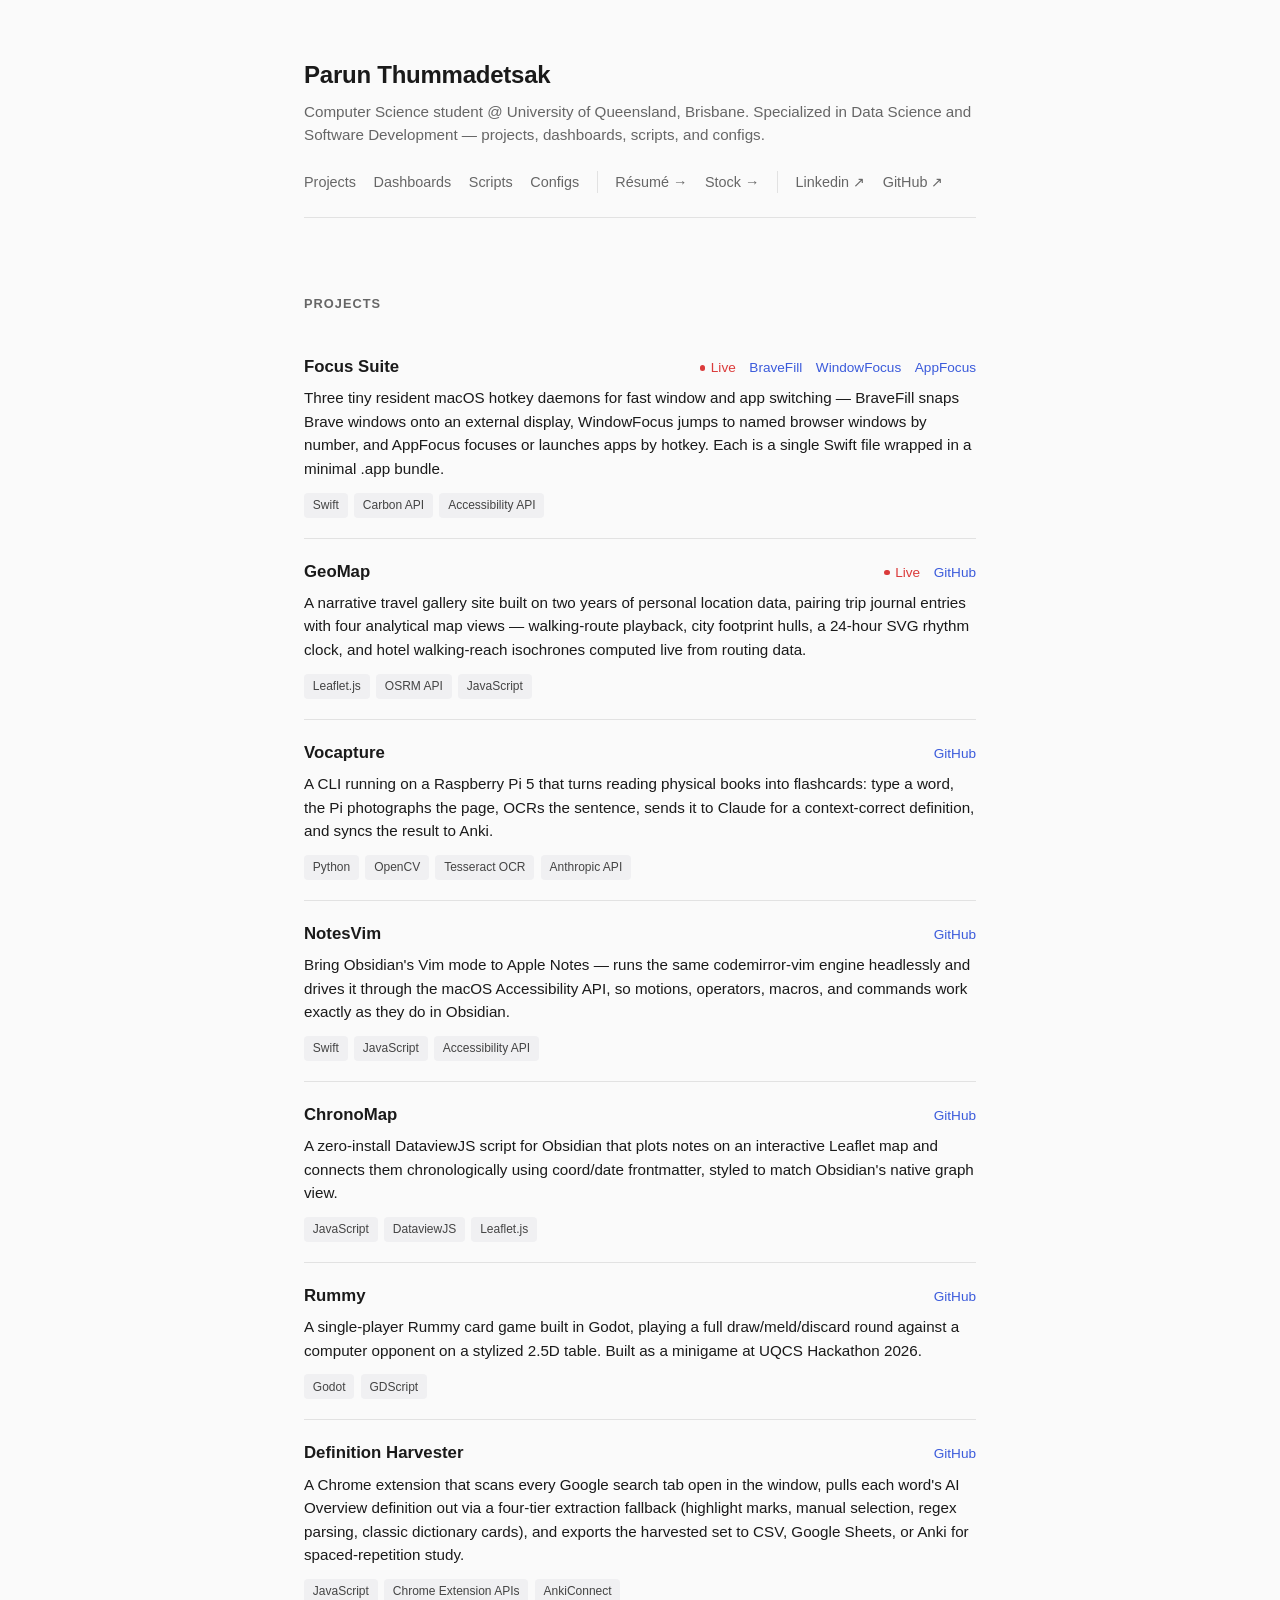
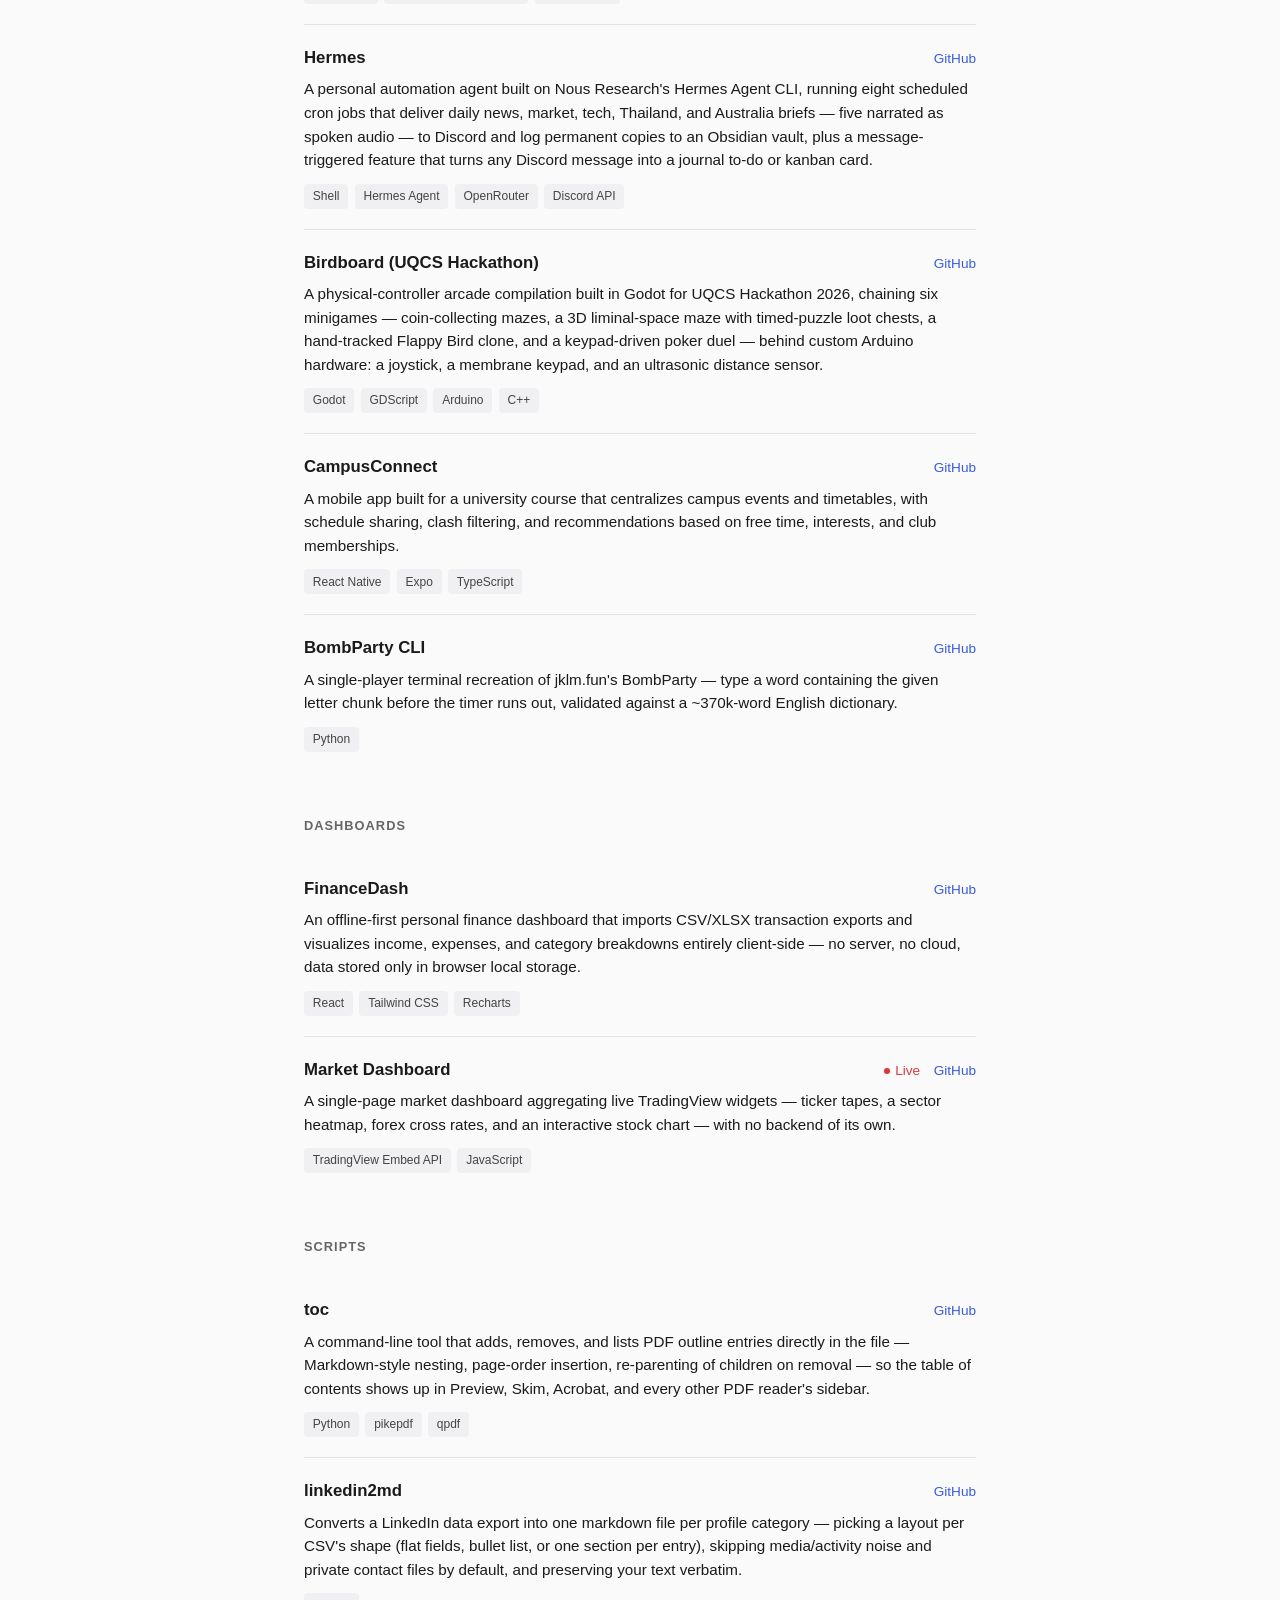
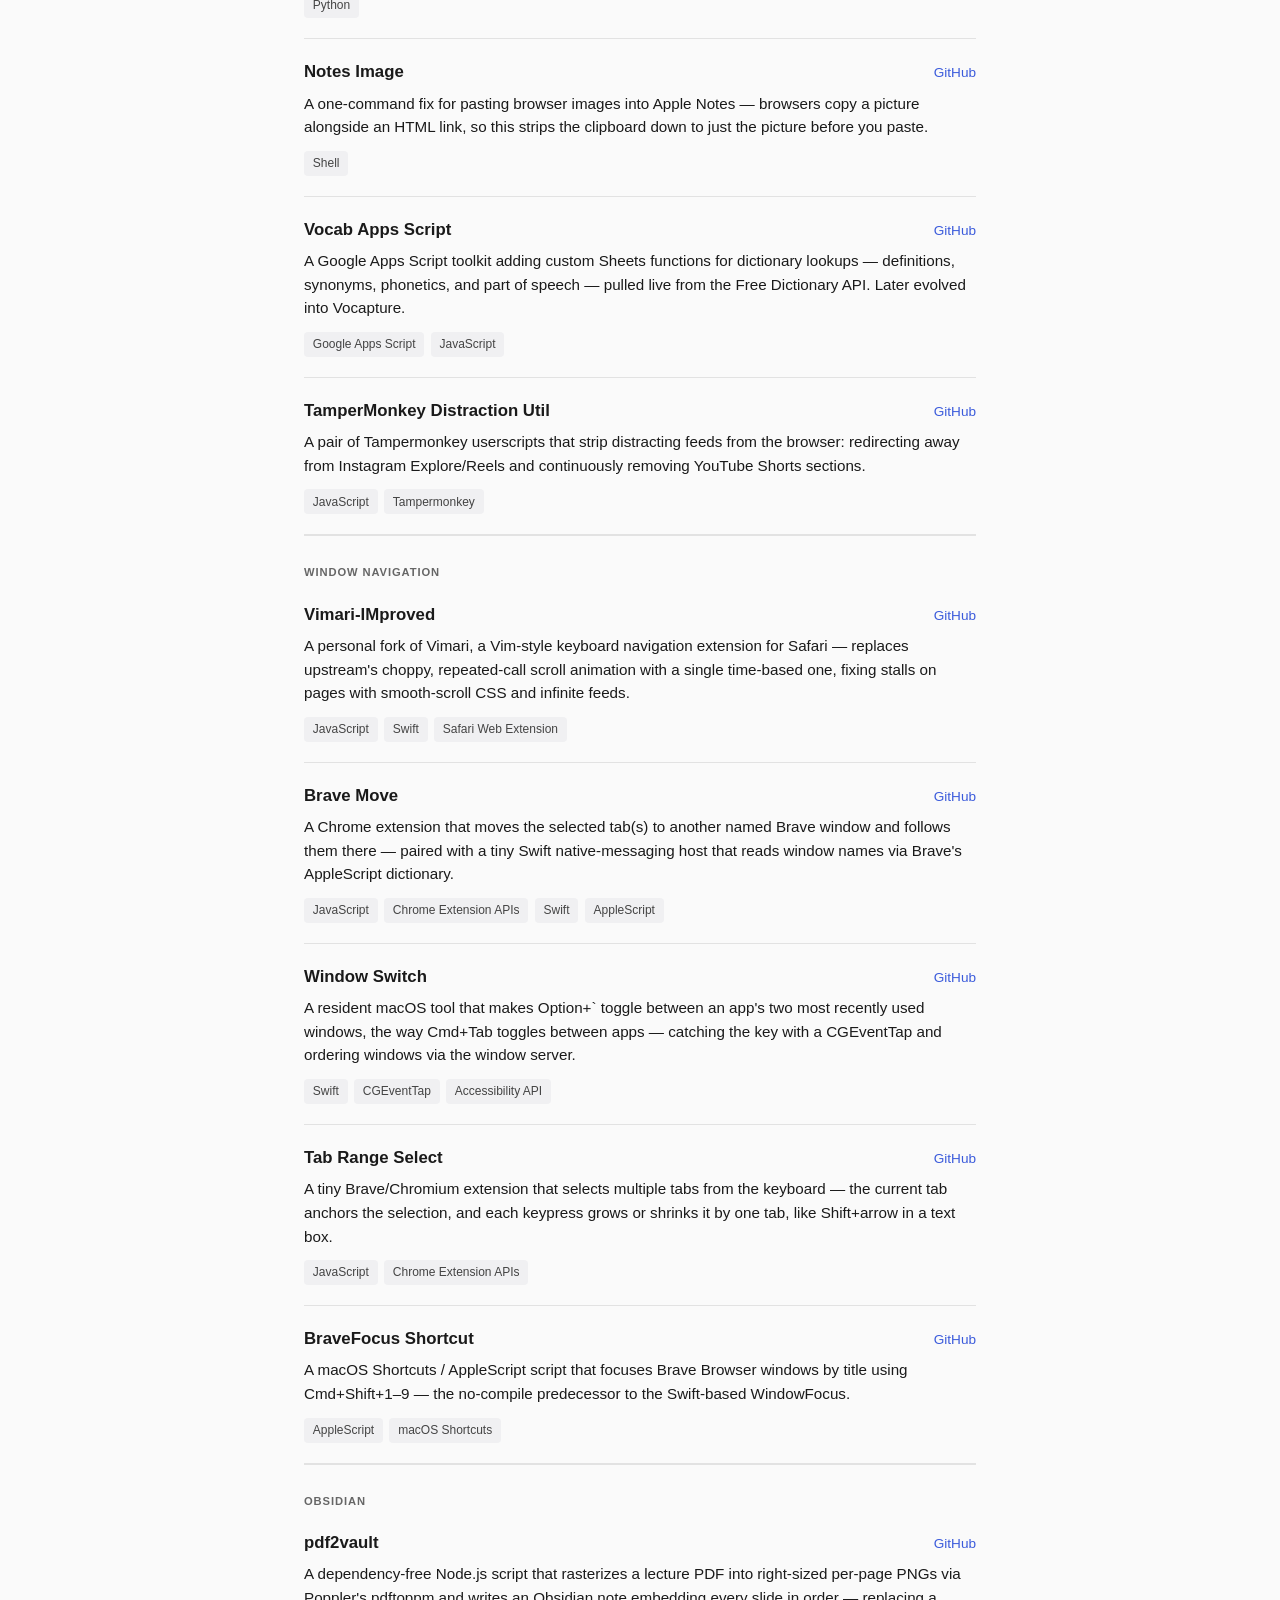
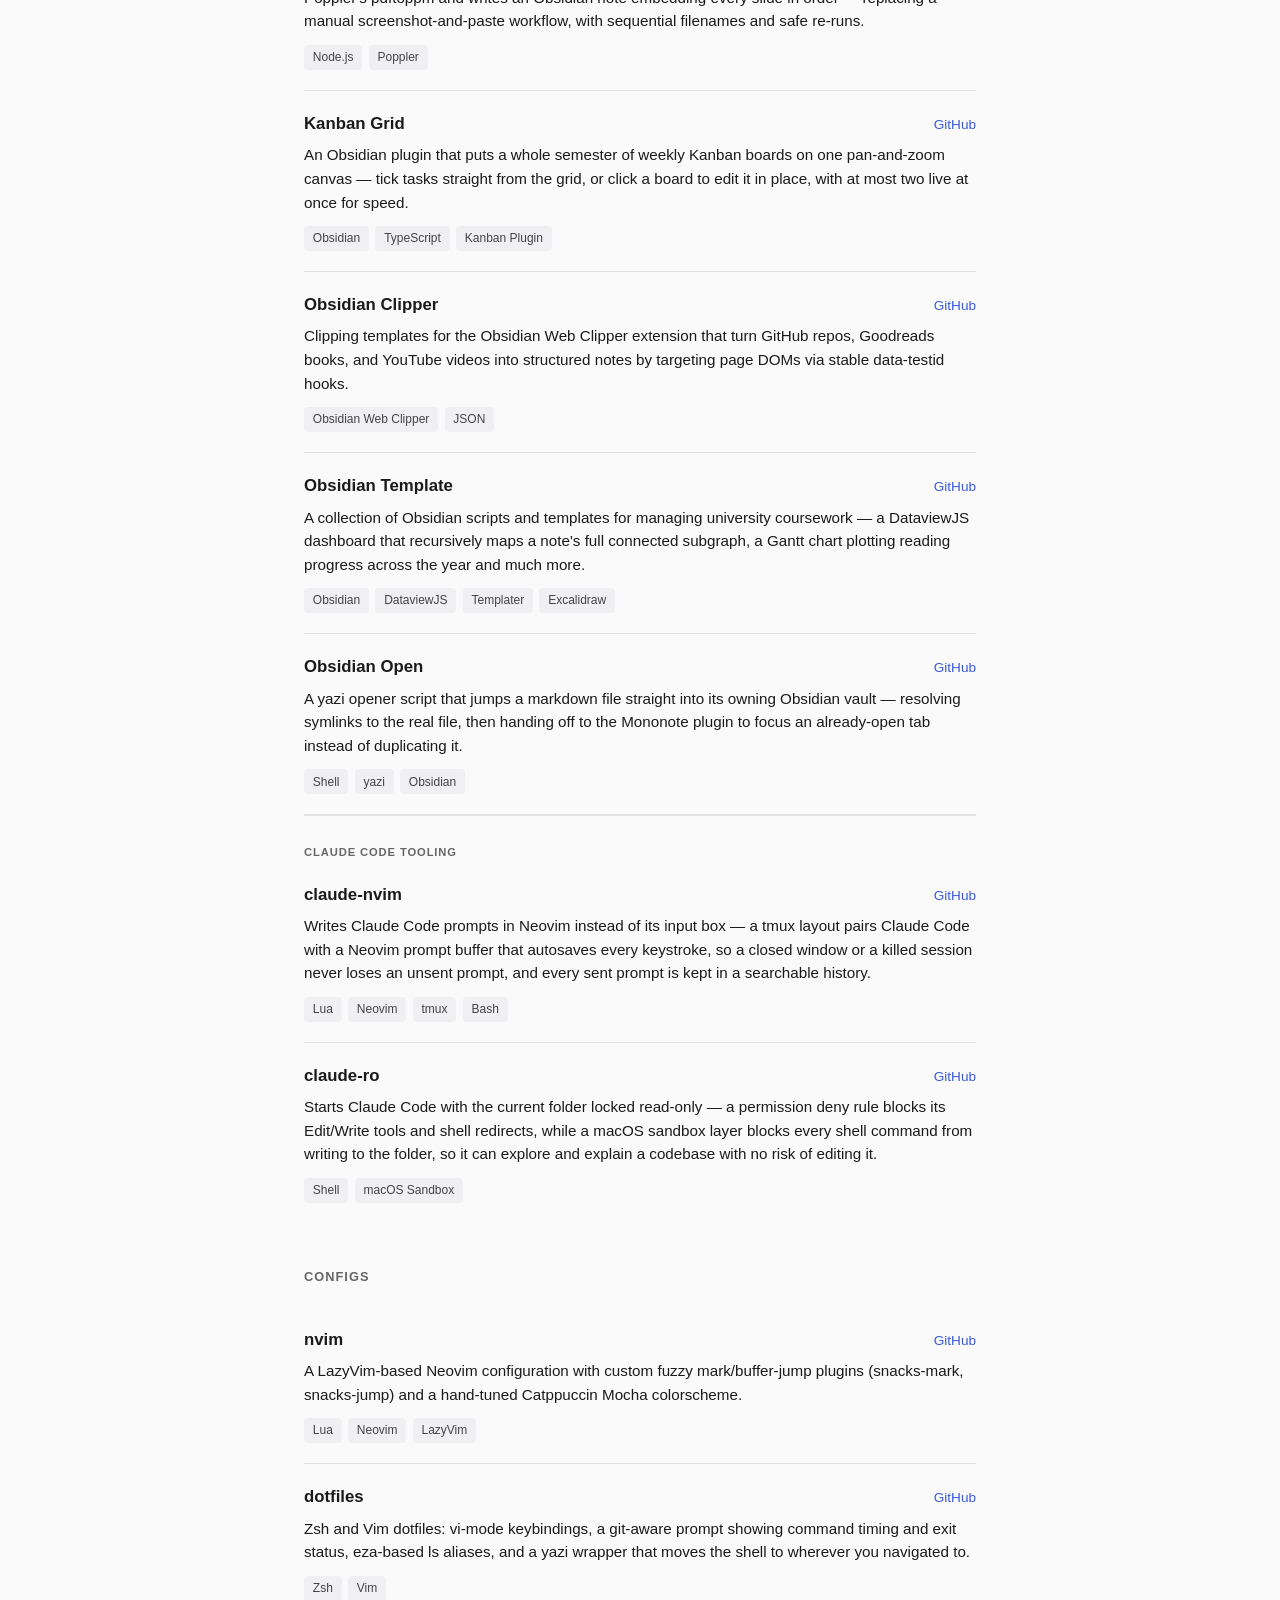
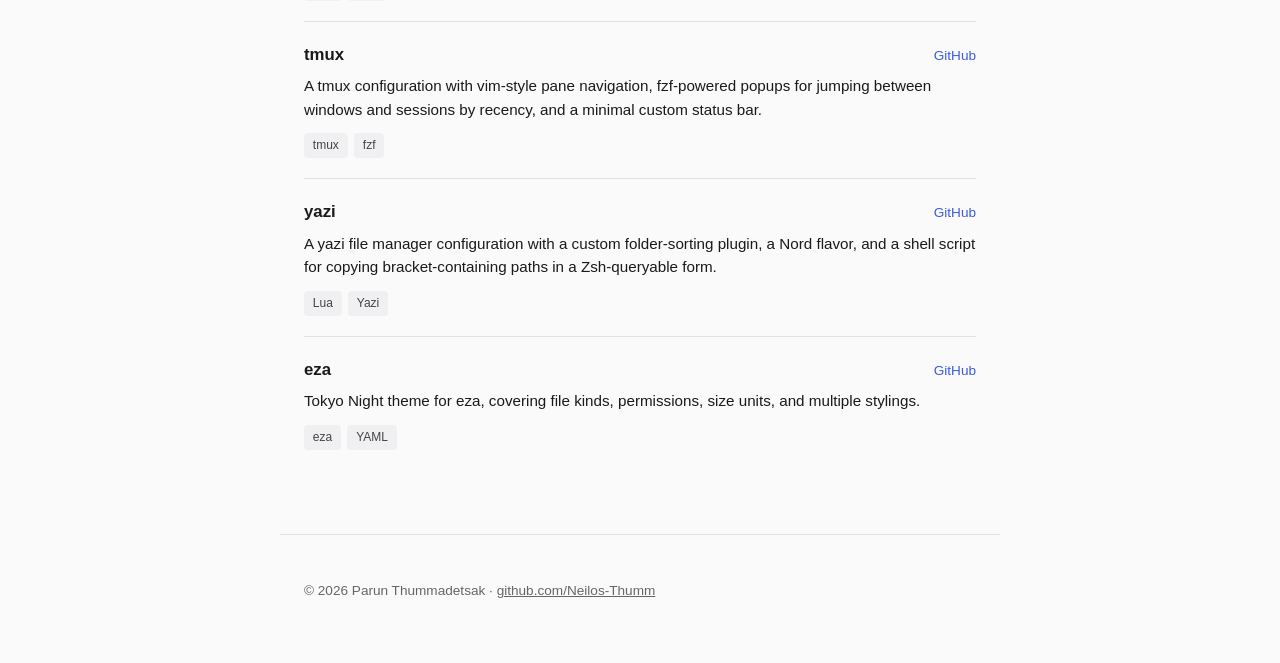
==== commit 0c1bf23a: "add kanban grid" ====
--- a/index.html
+++ b/index.html
@@ -41,6 +41,37 @@
     </nav>
   </header>
 
+  <nav class="scroll-rail" aria-label="Page sections">
+    <a class="rail-item" href="#projects" data-target="projects">
+      <span class="rail-tick"></span>
+      <span class="rail-label">Projects</span>
+    </a>
+    <a class="rail-item" href="#dashboards" data-target="dashboards">
+      <span class="rail-tick"></span>
+      <span class="rail-label">Dashboards</span>
+    </a>
+    <a class="rail-item" href="#scripts" data-target="scripts">
+      <span class="rail-tick"></span>
+      <span class="rail-label">Scripts</span>
+    </a>
+    <a class="rail-item rail-item--sub" href="#scripts-window-nav" data-target="scripts-window-nav">
+      <span class="rail-tick"></span>
+      <span class="rail-label">Window Navigation</span>
+    </a>
+    <a class="rail-item rail-item--sub" href="#scripts-obsidian" data-target="scripts-obsidian">
+      <span class="rail-tick"></span>
+      <span class="rail-label">Obsidian</span>
+    </a>
+    <a class="rail-item rail-item--sub" href="#scripts-claude-tooling" data-target="scripts-claude-tooling">
+      <span class="rail-tick"></span>
+      <span class="rail-label">Claude Code Tooling</span>
+    </a>
+    <a class="rail-item" href="#configs" data-target="configs">
+      <span class="rail-tick"></span>
+      <span class="rail-label">Configs</span>
+    </a>
+  </nav>
+
   <main>
 
     <section id="projects" aria-labelledby="projects-heading">
@@ -293,7 +324,7 @@
         </ul>
       </article>
 
-      <h3 class="subsection-heading">Window Navigation</h3>
+      <h3 id="scripts-window-nav" class="subsection-heading">Window Navigation</h3>
 
       <article class="entry">
         <div class="entry-head">
@@ -360,7 +391,7 @@
         </ul>
       </article>
 
-      <h3 class="subsection-heading">Obsidian</h3>
+      <h3 id="scripts-obsidian" class="subsection-heading">Obsidian</h3>
 
       <article class="entry">
         <div class="entry-head">
@@ -377,6 +408,19 @@
 
       <article class="entry">
         <div class="entry-head">
+          <h3><a href="https://github.com/Neilos-Thumm/Kanban-Grid" target="_blank" rel="noopener">Kanban Grid</a></h3>
+          <div class="entry-links">
+            <a href="https://github.com/Neilos-Thumm/Kanban-Grid" target="_blank" rel="noopener">GitHub</a>
+          </div>
+        </div>
+        <p>An Obsidian plugin that puts a whole semester of weekly Kanban boards on one pan-and-zoom canvas &mdash; tick tasks straight from the grid, or click a board to edit it in place, with at most two live at once for speed.</p>
+        <ul class="tech">
+          <li>Obsidian</li><li>TypeScript</li><li>Kanban Plugin</li>
+        </ul>
+      </article>
+
+      <article class="entry">
+        <div class="entry-head">
           <h3><a href="https://github.com/Neilos-Thumm/ObsidianClipper" target="_blank" rel="noopener">Obsidian Clipper</a></h3>
           <div class="entry-links">
             <a href="https://github.com/Neilos-Thumm/ObsidianClipper" target="_blank" rel="noopener">GitHub</a>
@@ -414,7 +458,7 @@
         </ul>
       </article>
 
-      <h3 class="subsection-heading">Claude Code Tooling</h3>
+      <h3 id="scripts-claude-tooling" class="subsection-heading">Claude Code Tooling</h3>
 
       <article class="entry">
         <div class="entry-head">
@@ -518,5 +562,6 @@
     <p>&copy; 2026 Parun Thummadetsak &middot; <a href="https://github.com/Neilos-Thumm" target="_blank" rel="noopener">github.com/Neilos-Thumm</a></p>
   </footer>
 
+  <script src="rail.js" defer></script>
 </body>
 </html>
--- a/css.css
+++ b/css.css
@@ -254,3 +254,79 @@
     align-items: flex-start;
   }
 }
+
+.scroll-rail {
+  display: none;
+}
+
+@media (min-width: 1300px) {
+  .scroll-rail {
+    display: flex;
+    flex-direction: column;
+    align-items: flex-start;
+    gap: 0.85rem;
+    position: fixed;
+    top: 50%;
+    left: 2.5rem;
+    transform: translateY(-50%);
+    z-index: 20;
+    padding-left: 0.25rem;
+    border-left: 1px solid var(--border);
+  }
+
+  .rail-item {
+    display: flex;
+    align-items: center;
+    gap: 0.6rem;
+    text-decoration: none;
+    padding: 0.1rem 0;
+  }
+
+  .rail-label {
+    font-size: 0.72rem;
+    color: var(--muted);
+    white-space: nowrap;
+    opacity: 0;
+    transform: translateX(-6px);
+    transition: opacity 0.2s ease, transform 0.2s ease, color 0.2s ease;
+  }
+
+  .rail-tick {
+    display: block;
+    width: 16px;
+    height: 2px;
+    border-radius: 1px;
+    background: var(--muted);
+    opacity: 0.5;
+    transition: width 0.25s ease, background-color 0.25s ease, opacity 0.25s ease;
+  }
+
+  .rail-item--sub .rail-tick {
+    width: 10px;
+  }
+
+  .rail-item:hover .rail-label,
+  .rail-item.active .rail-label {
+    opacity: 1;
+    transform: translateX(0);
+  }
+
+  .rail-item.active .rail-label {
+    color: var(--accent);
+    font-weight: 600;
+  }
+
+  .rail-item:hover .rail-tick,
+  .rail-item.active .rail-tick {
+    opacity: 1;
+  }
+
+  .rail-item.active .rail-tick {
+    width: 32px;
+    background: var(--accent);
+  }
+
+  .rail-item--sub.active .rail-tick {
+    width: 22px;
+  }
+}
